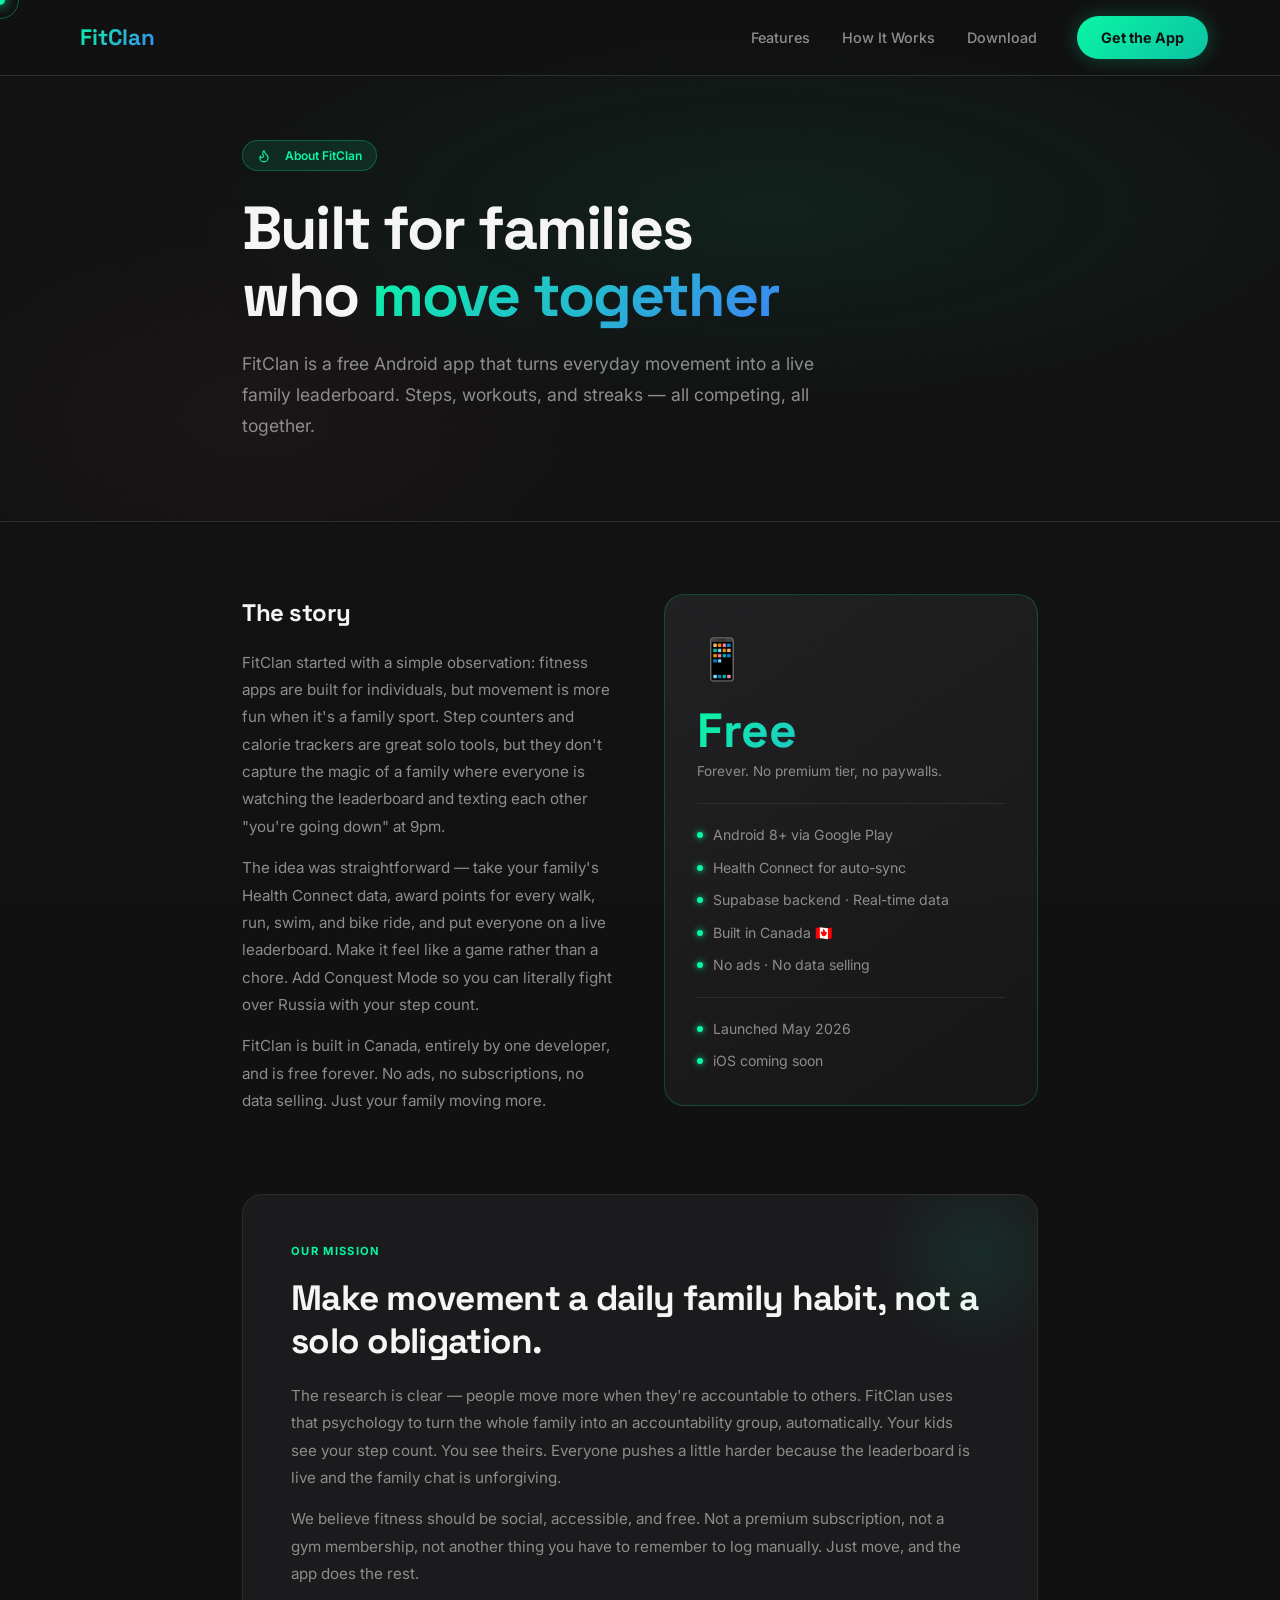
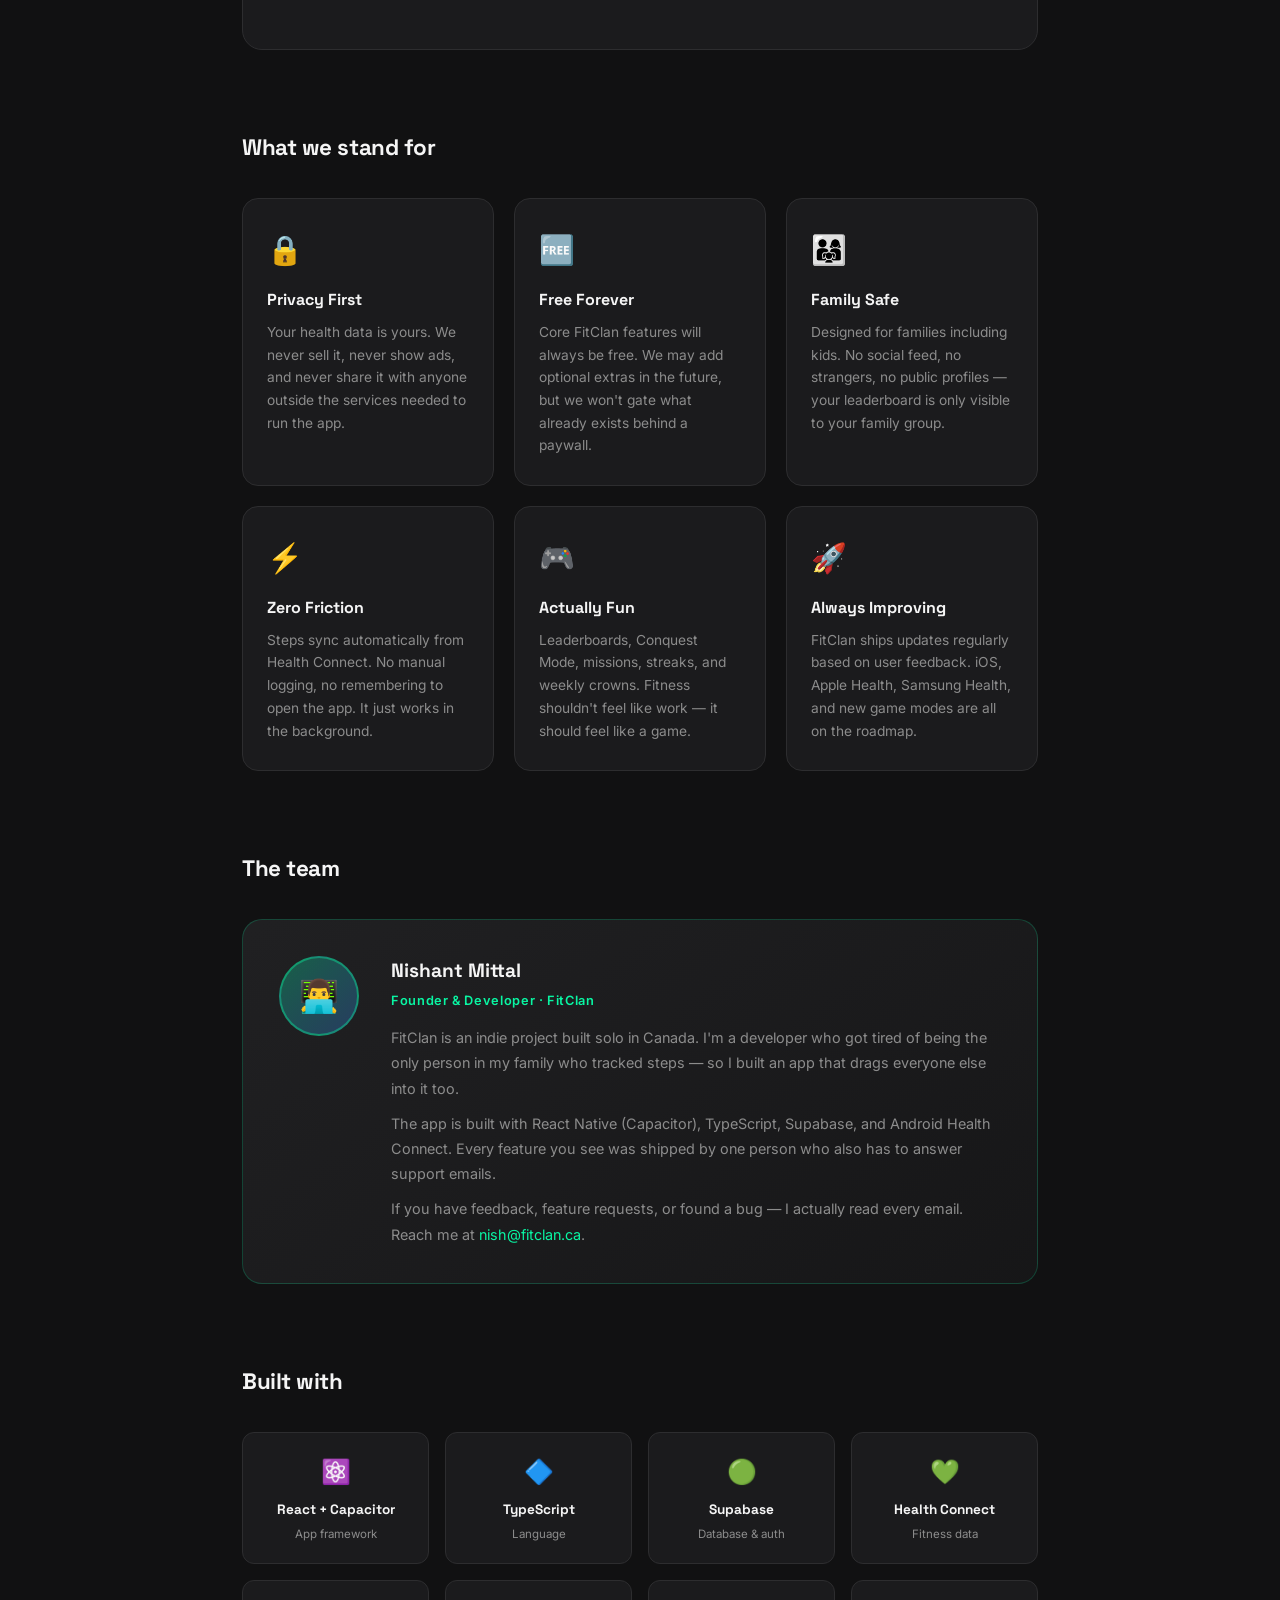
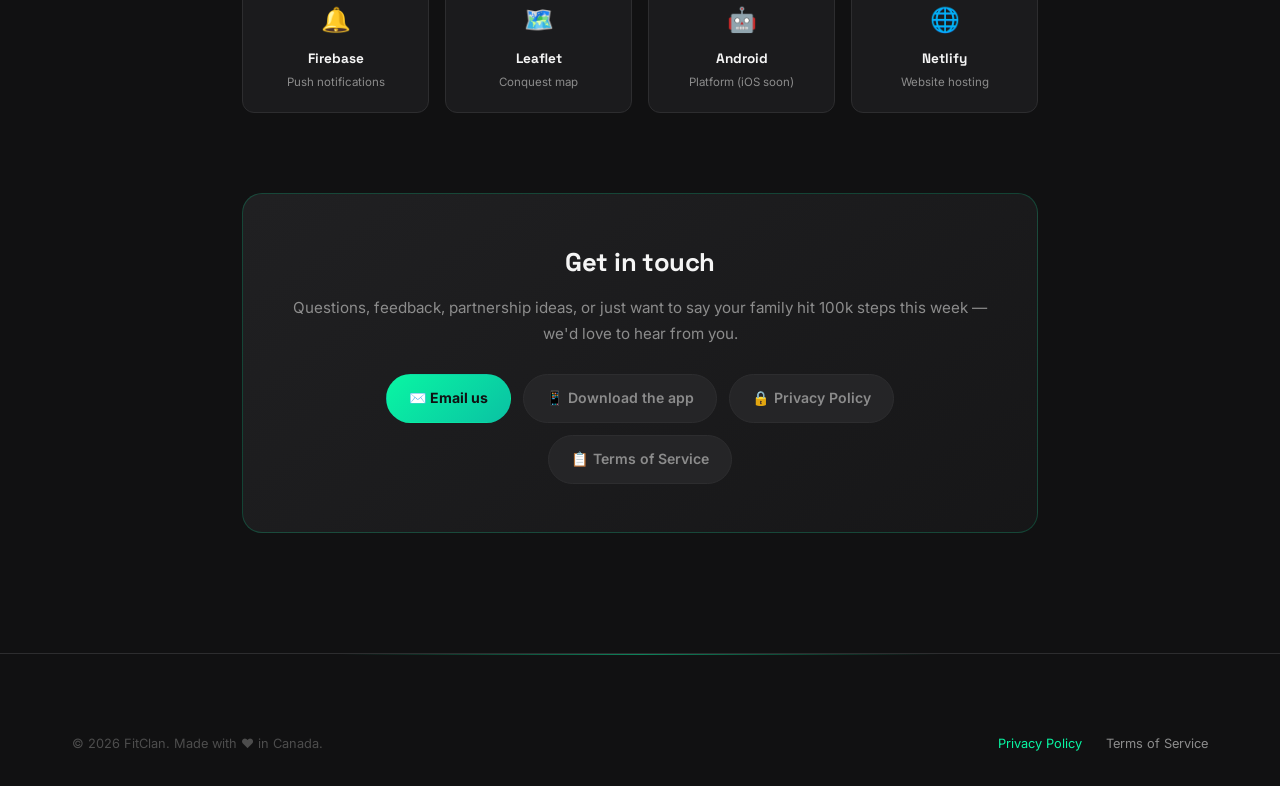
==== about.html @ 8896b1f1 "Add cursor to about/privacy/terms pages about.html was missing from repo entirely (only existed on N" ====
<!DOCTYPE html>
<html lang="en">
<head>
  <meta charset="UTF-8" />
  <meta name="viewport" content="width=device-width, initial-scale=1.0" />
  <title>About — FitClan</title>
  <meta name="description" content="FitClan is an indie family fitness app built to make movement a daily family habit. Built by Nishant Mittal." />
  <link rel="preconnect" href="https://fonts.googleapis.com" />
  <link rel="preconnect" href="https://fonts.gstatic.com" crossorigin />
  <link href="https://fonts.googleapis.com/css2?family=Space+Grotesk:wght@400;500;600;700&family=Inter:wght@300;400;500;600&display=swap" rel="stylesheet" />
  <link rel="stylesheet" href="css/styles.css" />
  <style>
    /* ---- Page shell ---- */
    .about-hero {
      padding: 140px 0 80px;
      position: relative;
      border-bottom: 1px solid var(--border);
      overflow: hidden;
    }
    .about-hero::before {
      content: '';
      position: absolute;
      inset: 0;
      background:
        radial-gradient(ellipse 70% 60% at 60% 40%, hsl(159,93%,50%,0.07) 0%, transparent 65%),
        radial-gradient(ellipse 50% 70% at 20% 80%, hsl(0,100%,71%,0.04) 0%, transparent 60%);
      pointer-events: none;
    }
    .about-hero-inner {
      max-width: 860px;
      margin: 0 auto;
      padding: 0 32px;
      position: relative;
      z-index: 2;
    }
    .about-badge {
      display: inline-flex; align-items: center; gap: 8px;
      padding: 5px 14px;
      background: hsl(159,93%,50%,0.1);
      border: 1px solid hsl(159,93%,50%,0.25);
      border-radius: 50px;
      font-size: .75rem; font-weight: 600; color: var(--teal);
      margin-bottom: 24px;
    }
    .about-title {
      font-family: var(--font-head);
      font-size: clamp(2.2rem, 5vw, 3.8rem);
      font-weight: 700;
      letter-spacing: -.03em;
      line-height: 1.1;
      margin-bottom: 20px;
    }
    .about-title .grad { background: linear-gradient(135deg, var(--teal), hsl(217,91%,60%)); -webkit-background-clip: text; -webkit-text-fill-color: transparent; background-clip: text; }
    .about-tagline {
      font-size: 1.1rem;
      color: var(--text-muted);
      line-height: 1.75;
      max-width: 620px;
    }

    /* ---- Body ---- */
    .about-body {
      max-width: 860px;
      margin: 0 auto;
      padding: 72px 32px 120px;
    }

    /* ---- Story block ---- */
    .story-grid {
      display: grid;
      grid-template-columns: 1fr 1fr;
      gap: 48px;
      margin-bottom: 80px;
      align-items: start;
    }
    .story-text h2 {
      font-family: var(--font-head);
      font-size: 1.5rem;
      font-weight: 700;
      margin-bottom: 16px;
      letter-spacing: -.02em;
    }
    .story-text p {
      font-size: .95rem;
      color: var(--text-muted);
      line-height: 1.8;
      margin-bottom: 14px;
    }
    .story-text p:last-child { margin-bottom: 0; }
    .story-card {
      background: linear-gradient(145deg, hsl(240,3%,13%), hsl(240,3%,9%));
      border: 1px solid hsl(159,93%,50%,0.2);
      border-radius: 20px;
      padding: 32px;
    }
    .story-card-icon { font-size: 2.5rem; margin-bottom: 16px; }
    .story-card-stat {
      font-family: var(--font-head);
      font-size: 3rem;
      font-weight: 700;
      background: linear-gradient(135deg, var(--teal), hsl(217,91%,60%));
      -webkit-background-clip: text;
      -webkit-text-fill-color: transparent;
      background-clip: text;
      line-height: 1;
      margin-bottom: 6px;
    }
    .story-card-label {
      font-size: .85rem;
      color: var(--text-muted);
      margin-bottom: 20px;
    }
    .story-card-divider { height: 1px; background: var(--border); margin: 20px 0; }
    .story-card-row {
      display: flex; align-items: center; gap: 10px;
      font-size: .88rem; color: var(--text-muted);
      margin-bottom: 10px;
    }
    .story-card-row:last-child { margin-bottom: 0; }
    .story-card-row .dot {
      width: 6px; height: 6px; border-radius: 50%;
      background: var(--teal); flex-shrink: 0;
      box-shadow: 0 0 6px var(--teal);
    }

    /* ---- Mission section ---- */
    .mission-block {
      background: hsl(240,3%,11%);
      border: 1px solid var(--border);
      border-radius: 20px;
      padding: 48px;
      margin-bottom: 80px;
      position: relative;
      overflow: hidden;
    }
    .mission-block::before {
      content: '';
      position: absolute;
      top: -40px; right: -40px;
      width: 200px; height: 200px;
      border-radius: 50%;
      background: radial-gradient(circle, hsl(159,93%,50%,0.08) 0%, transparent 70%);
      pointer-events: none;
    }
    .mission-tag {
      font-size: .7rem; font-weight: 700;
      text-transform: uppercase; letter-spacing: .12em;
      color: var(--teal);
      margin-bottom: 16px;
    }
    .mission-block h2 {
      font-family: var(--font-head);
      font-size: clamp(1.6rem, 3vw, 2.2rem);
      font-weight: 700;
      letter-spacing: -.02em;
      margin-bottom: 20px;
      line-height: 1.2;
    }
    .mission-block p {
      font-size: .95rem;
      color: var(--text-muted);
      line-height: 1.8;
      max-width: 680px;
      margin-bottom: 14px;
    }

    /* ---- Values grid ---- */
    .values-title {
      font-family: var(--font-head);
      font-size: 1.4rem;
      font-weight: 700;
      margin-bottom: 32px;
      letter-spacing: -.02em;
    }
    .values-grid {
      display: grid;
      grid-template-columns: repeat(3, 1fr);
      gap: 20px;
      margin-bottom: 80px;
    }
    .value-card {
      background: hsl(240,3%,11%);
      border: 1px solid var(--border);
      border-radius: 16px;
      padding: 28px 24px;
      transition: border-color .3s, background .3s;
    }
    .value-card:hover {
      border-color: hsl(159,93%,50%,0.3);
      background: hsl(240,3%,13%);
    }
    .value-icon { font-size: 1.8rem; margin-bottom: 14px; display: block; }
    .value-card h3 {
      font-family: var(--font-head);
      font-size: 1rem;
      font-weight: 700;
      margin-bottom: 8px;
    }
    .value-card p {
      font-size: .86rem;
      color: var(--text-muted);
      line-height: 1.65;
    }

    /* ---- Team section ---- */
    .team-section { margin-bottom: 80px; }
    .team-section h2 {
      font-family: var(--font-head);
      font-size: 1.4rem;
      font-weight: 700;
      margin-bottom: 32px;
      letter-spacing: -.02em;
    }
    .founder-card {
      display: flex;
      gap: 32px;
      align-items: flex-start;
      background: linear-gradient(145deg, hsl(240,3%,13%), hsl(240,3%,9%));
      border: 1px solid hsl(159,93%,50%,0.2);
      border-radius: 20px;
      padding: 36px;
    }
    .founder-avatar {
      width: 80px; height: 80px;
      border-radius: 50%;
      background: linear-gradient(135deg, hsl(159,93%,50%,0.3), hsl(217,91%,60%,0.3));
      border: 2px solid hsl(159,93%,50%,0.4);
      display: flex; align-items: center; justify-content: center;
      font-size: 2rem;
      flex-shrink: 0;
    }
    .founder-info h3 {
      font-family: var(--font-head);
      font-size: 1.2rem;
      font-weight: 700;
      margin-bottom: 4px;
    }
    .founder-role {
      font-size: .8rem;
      color: var(--teal);
      font-weight: 600;
      letter-spacing: .05em;
      margin-bottom: 14px;
    }
    .founder-info p {
      font-size: .9rem;
      color: var(--text-muted);
      line-height: 1.75;
      margin-bottom: 10px;
    }
    .founder-info p:last-child { margin-bottom: 0; }

    /* ---- Tech stack ---- */
    .tech-section { margin-bottom: 80px; }
    .tech-section h2 {
      font-family: var(--font-head);
      font-size: 1.4rem;
      font-weight: 700;
      margin-bottom: 32px;
      letter-spacing: -.02em;
    }
    .tech-grid {
      display: grid;
      grid-template-columns: repeat(4, 1fr);
      gap: 16px;
    }
    .tech-item {
      background: hsl(240,3%,11%);
      border: 1px solid var(--border);
      border-radius: 12px;
      padding: 20px 16px;
      text-align: center;
      transition: border-color .3s;
    }
    .tech-item:hover { border-color: hsl(159,93%,50%,0.3); }
    .tech-item-icon { font-size: 1.5rem; margin-bottom: 8px; display: block; }
    .tech-item-name {
      font-family: var(--font-head);
      font-size: .85rem;
      font-weight: 700;
      margin-bottom: 4px;
    }
    .tech-item-role {
      font-size: .72rem;
      color: var(--text-muted);
    }

    /* ---- Contact CTA ---- */
    .contact-cta {
      background: linear-gradient(145deg, hsl(240,3%,13%), hsl(240,3%,9%));
      border: 1px solid hsl(159,93%,50%,0.2);
      border-radius: 20px;
      padding: 48px;
      text-align: center;
    }
    .contact-cta h2 {
      font-family: var(--font-head);
      font-size: 1.6rem;
      font-weight: 700;
      margin-bottom: 12px;
      letter-spacing: -.02em;
    }
    .contact-cta p {
      font-size: .95rem;
      color: var(--text-muted);
      margin-bottom: 28px;
      line-height: 1.7;
    }
    .contact-links {
      display: flex;
      flex-wrap: wrap;
      gap: 12px;
      justify-content: center;
    }
    .contact-link {
      display: inline-flex; align-items: center; gap: 8px;
      padding: 12px 22px;
      background: hsl(240,3%,15%);
      border: 1px solid var(--border);
      border-radius: 50px;
      font-size: .88rem; font-weight: 600;
      color: var(--text-muted);
      transition: color .2s, border-color .2s, background .2s;
      text-decoration: none;
    }
    .contact-link:hover {
      color: var(--teal);
      border-color: hsl(159,93%,50%,0.4);
      background: hsl(159,93%,50%,0.08);
    }
    .contact-link.primary {
      background: linear-gradient(135deg, var(--teal), var(--teal-dark));
      color: hsl(240,3%,7%);
      border-color: transparent;
      font-weight: 700;
    }
    .contact-link.primary:hover {
      box-shadow: 0 0 24px hsl(159,93%,50%,0.4);
      color: hsl(240,3%,7%);
    }

    /* ---- Responsive ---- */
    @media (max-width: 768px) {
      .about-hero { padding: 100px 0 60px; }
      .about-hero-inner { padding: 0 20px; }
      .about-body { padding: 48px 20px 80px; }
      .story-grid { grid-template-columns: 1fr; gap: 32px; }
      .values-grid { grid-template-columns: 1fr 1fr; }
      .tech-grid { grid-template-columns: repeat(2, 1fr); }
      .mission-block { padding: 32px 24px; }
      .founder-card { flex-direction: column; gap: 20px; padding: 28px 24px; }
      .contact-cta { padding: 32px 24px; }
    }
    @media (max-width: 480px) {
      .about-title { font-size: 2rem; }
      .about-tagline { font-size: .95rem; }
      .values-grid { grid-template-columns: 1fr; }
      .tech-grid { grid-template-columns: repeat(2, 1fr); }
      .story-card { padding: 24px; }
      .contact-cta h2 { font-size: 1.3rem; }
    }
  </style>
</head>
<body>

  <!-- Custom cursor -->
  <div class="cursor" id="cursor"></div>
  <div class="cursor-follower" id="cursor-follower"></div>

  <!-- NAV -->
  <nav class="nav scrolled" id="nav">
    <div class="nav-inner">
      <a class='nav-logo' href='/'>
        <span class="logo-icon"><svg xmlns="http://www.w3.org/2000/svg" viewBox="0 0 24 24" fill="none" stroke="hsl(159,93%,50%)" stroke-width="2" stroke-linecap="round" stroke-linejoin="round"><path d="M8.5 14.5A2.5 2.5 0 0 0 11 12c0-1.38-.5-2-1-3-1.072-2.143-.224-4.054 2-6 .5 2.5 2 4.9 4 6.5 2 1.6 3 3.5 3 5.5a7 7 0 1 1-14 0c0-1.153.433-2.294 1-3a2.5 2.5 0 0 0 2.5 3z"/></svg></span>
        <span class="logo-text">FitClan</span>
      </a>
      <ul class="nav-links">
        <li><a class='nav-link' href='/#features'>Features</a></li>
        <li><a class='nav-link' href='/#how'>How It Works</a></li>
        <li><a class='nav-link' href='/#download'>Download</a></li>
      </ul>
      <a class='nav-cta' href='/#download'>
        <span>Get the App</span>
        <div class="btn-glow"></div>
      </a>
    </div>
  </nav>

  <!-- HERO -->
  <div class="about-hero">
    <div class="about-hero-inner">
      <div class="about-badge"><svg xmlns="http://www.w3.org/2000/svg" viewBox="0 0 24 24" fill="none" stroke="currentColor" stroke-width="2" stroke-linecap="round" stroke-linejoin="round" style="width:14px;height:14px;display:inline-block;vertical-align:middle;margin-right:6px"><path d="M8.5 14.5A2.5 2.5 0 0 0 11 12c0-1.38-.5-2-1-3-1.072-2.143-.224-4.054 2-6 .5 2.5 2 4.9 4 6.5 2 1.6 3 3.5 3 5.5a7 7 0 1 1-14 0c0-1.153.433-2.294 1-3a2.5 2.5 0 0 0 2.5 3z"/></svg>About FitClan</div>
      <h1 class="about-title">Built for families<br/>who <span class="grad">move together</span></h1>
      <p class="about-tagline">FitClan is a free Android app that turns everyday movement into a live family leaderboard. Steps, workouts, and streaks — all competing, all together.</p>
    </div>
  </div>

  <!-- BODY -->
  <div class="about-body">

    <!-- Story -->
    <div class="story-grid">
      <div class="story-text">
        <h2>The story</h2>
        <p>FitClan started with a simple observation: fitness apps are built for individuals, but movement is more fun when it's a family sport. Step counters and calorie trackers are great solo tools, but they don't capture the magic of a family where everyone is watching the leaderboard and texting each other "you're going down" at 9pm.</p>
        <p>The idea was straightforward — take your family's Health Connect data, award points for every walk, run, swim, and bike ride, and put everyone on a live leaderboard. Make it feel like a game rather than a chore. Add Conquest Mode so you can literally fight over Russia with your step count.</p>
        <p>FitClan is built in Canada, entirely by one developer, and is free forever. No ads, no subscriptions, no data selling. Just your family moving more.</p>
      </div>
      <div class="story-card">
        <div class="story-card-icon">📱</div>
        <div class="story-card-stat">Free</div>
        <div class="story-card-label">Forever. No premium tier, no paywalls.</div>
        <div class="story-card-divider"></div>
        <div class="story-card-row"><span class="dot"></span>Android 8+ via Google Play</div>
        <div class="story-card-row"><span class="dot"></span>Health Connect for auto-sync</div>
        <div class="story-card-row"><span class="dot"></span>Supabase backend · Real-time data</div>
        <div class="story-card-row"><span class="dot"></span>Built in Canada 🇨🇦</div>
        <div class="story-card-row"><span class="dot"></span>No ads · No data selling</div>
        <div class="story-card-divider"></div>
        <div class="story-card-row"><span class="dot"></span>Launched May 2026</div>
        <div class="story-card-row"><span class="dot"></span>iOS coming soon</div>
      </div>
    </div>

    <!-- Mission -->
    <div class="mission-block">
      <div class="mission-tag">Our Mission</div>
      <h2>Make movement a daily family habit, not a solo obligation.</h2>
      <p>The research is clear — people move more when they're accountable to others. FitClan uses that psychology to turn the whole family into an accountability group, automatically. Your kids see your step count. You see theirs. Everyone pushes a little harder because the leaderboard is live and the family chat is unforgiving.</p>
      <p>We believe fitness should be social, accessible, and free. Not a premium subscription, not a gym membership, not another thing you have to remember to log manually. Just move, and the app does the rest.</p>
    </div>

    <!-- Values -->
    <div class="values-title">What we stand for</div>
    <div class="values-grid">
      <div class="value-card">
        <span class="value-icon">🔒</span>
        <h3>Privacy First</h3>
        <p>Your health data is yours. We never sell it, never show ads, and never share it with anyone outside the services needed to run the app.</p>
      </div>
      <div class="value-card">
        <span class="value-icon">🆓</span>
        <h3>Free Forever</h3>
        <p>Core FitClan features will always be free. We may add optional extras in the future, but we won't gate what already exists behind a paywall.</p>
      </div>
      <div class="value-card">
        <span class="value-icon">👨‍👩‍👧</span>
        <h3>Family Safe</h3>
        <p>Designed for families including kids. No social feed, no strangers, no public profiles — your leaderboard is only visible to your family group.</p>
      </div>
      <div class="value-card">
        <span class="value-icon">⚡</span>
        <h3>Zero Friction</h3>
        <p>Steps sync automatically from Health Connect. No manual logging, no remembering to open the app. It just works in the background.</p>
      </div>
      <div class="value-card">
        <span class="value-icon">🎮</span>
        <h3>Actually Fun</h3>
        <p>Leaderboards, Conquest Mode, missions, streaks, and weekly crowns. Fitness shouldn't feel like work — it should feel like a game.</p>
      </div>
      <div class="value-card">
        <span class="value-icon">🚀</span>
        <h3>Always Improving</h3>
        <p>FitClan ships updates regularly based on user feedback. iOS, Apple Health, Samsung Health, and new game modes are all on the roadmap.</p>
      </div>
    </div>

    <!-- Team -->
    <div class="team-section">
      <h2>The team</h2>
      <div class="founder-card">
        <div class="founder-avatar">👨‍💻</div>
        <div class="founder-info">
          <h3>Nishant Mittal</h3>
          <div class="founder-role">Founder &amp; Developer · FitClan</div>
          <p>FitClan is an indie project built solo in Canada. I'm a developer who got tired of being the only person in my family who tracked steps — so I built an app that drags everyone else into it too.</p>
          <p>The app is built with React Native (Capacitor), TypeScript, Supabase, and Android Health Connect. Every feature you see was shipped by one person who also has to answer support emails.</p>
          <p>If you have feedback, feature requests, or found a bug — I actually read every email. Reach me at <a href="mailto:nish@fitclan.ca" style="color:var(--teal)">nish@fitclan.ca</a>.</p>
        </div>
      </div>
    </div>

    <!-- Tech stack -->
    <div class="tech-section">
      <h2>Built with</h2>
      <div class="tech-grid">
        <div class="tech-item">
          <span class="tech-item-icon">⚛️</span>
          <div class="tech-item-name">React + Capacitor</div>
          <div class="tech-item-role">App framework</div>
        </div>
        <div class="tech-item">
          <span class="tech-item-icon">🔷</span>
          <div class="tech-item-name">TypeScript</div>
          <div class="tech-item-role">Language</div>
        </div>
        <div class="tech-item">
          <span class="tech-item-icon">🟢</span>
          <div class="tech-item-name">Supabase</div>
          <div class="tech-item-role">Database &amp; auth</div>
        </div>
        <div class="tech-item">
          <span class="tech-item-icon">💚</span>
          <div class="tech-item-name">Health Connect</div>
          <div class="tech-item-role">Fitness data</div>
        </div>
        <div class="tech-item">
          <span class="tech-item-icon">🔔</span>
          <div class="tech-item-name">Firebase</div>
          <div class="tech-item-role">Push notifications</div>
        </div>
        <div class="tech-item">
          <span class="tech-item-icon">🗺️</span>
          <div class="tech-item-name">Leaflet</div>
          <div class="tech-item-role">Conquest map</div>
        </div>
        <div class="tech-item">
          <span class="tech-item-icon">🤖</span>
          <div class="tech-item-name">Android</div>
          <div class="tech-item-role">Platform (iOS soon)</div>
        </div>
        <div class="tech-item">
          <span class="tech-item-icon">🌐</span>
          <div class="tech-item-name">Netlify</div>
          <div class="tech-item-role">Website hosting</div>
        </div>
      </div>
    </div>

    <!-- Contact CTA -->
    <div class="contact-cta">
      <h2>Get in touch</h2>
      <p>Questions, feedback, partnership ideas, or just want to say your family hit 100k steps this week — we'd love to hear from you.</p>
      <div class="contact-links">
        <a href="mailto:support@fitclan.ca" class="contact-link primary">✉️ Email us</a>
        <a class='contact-link' href='/#download'>📱 Download the app</a>
        <a class='contact-link' href='/privacy'>🔒 Privacy Policy</a>
        <a class='contact-link' href='/terms'>📋 Terms of Service</a>
      </div>
    </div>

  </div>

  <!-- FOOTER -->
  <footer class="footer">
    <div class="footer-glow"></div>
    <div class="container">
      <div class="footer-bottom" style="padding-top:0;border-top:none">
        <span>© 2026 FitClan. Made with ❤️ in Canada.</span>
        <span>
          <a href='/privacy' style='color:var(--teal);margin-right:20px'>Privacy Policy</a>
          <a href='/terms' style='color:var(--text-muted)'>Terms of Service</a>
        </span>
      </div>
    </div>
  </footer>

  <script src="/js/cursor.js"></script>
</body>
</html>
---- css/styles.css ----
/* ============================================
   FITFAM LANDING PAGE — APP-MATCHED PREMIUM STYLES
   ============================================ */

:root {
  /* ---- App-exact colors ---- */
  --teal:        hsl(159, 93%, 50%);
  --teal-dark:   hsl(170, 90%, 40%);
  --teal-glow:   hsl(159, 93%, 50%, 0.25);
  --coral:       hsl(0,   100%, 71%);
  --coral-dark:  hsl(15,  100%, 60%);
  --coral-glow:  hsl(0,   100%, 71%, 0.25);
  --gold:        hsl(45,  100%, 60%);
  --gold-dark:   hsl(35,  100%, 55%);
  --gold-glow:   hsl(45,  100%, 60%, 0.25);
  --blue:        hsl(217,  91%, 60%);

  /* ---- App-exact backgrounds ---- */
  --bg:     hsl(240, 3%, 7%);
  --bg2:    hsl(240, 3%, 9%);
  --bg3:    hsl(240, 3%, 11%);
  --bg4:    hsl(240, 3%, 15%);

  /* ---- Surfaces ---- */
  --surface:       hsl(240, 3%, 11%, 0.7);
  --surface-hover: hsl(240, 3%, 15%, 0.8);
  --border:        hsl(240, 3%, 18%);
  --border-glow:   hsl(159, 93%, 50%, 0.3);

  /* ---- Text ---- */
  --text:       hsl(0, 0%, 96%);
  --text-muted: hsl(0, 0%, 55%);
  --text-faint: hsl(0, 0%, 30%);

  /* ---- Typography ---- */
  --font-head: 'Space Grotesk', 'Inter', sans-serif;
  --font-body: 'Inter', 'Space Grotesk', sans-serif;

  --radius: 20px;
  --shadow: 0 4px 40px rgba(0,0,0,0.5);
  --shadow-lg: 0 20px 80px rgba(0,0,0,0.7);
}

*, *::before, *::after { box-sizing: border-box; margin: 0; padding: 0; }
html { scroll-behavior: auto; }
body {
  font-family: var(--font-body);
  background: var(--bg);
  color: var(--text);
  overflow-x: hidden;
  line-height: 1.6;
  cursor: none;
}
a { text-decoration: none; color: inherit; }
ul { list-style: none; }

.container { max-width: 1200px; margin: 0 auto; padding: 0 32px; }

/* ---- Gradient text — teal signature ---- */
.gradient-text {
  background: linear-gradient(135deg, var(--teal) 0%, hsl(170,90%,55%) 50%, var(--blue) 100%);
  -webkit-background-clip: text;
  -webkit-text-fill-color: transparent;
  background-clip: text;
}
.gradient-coral { background: linear-gradient(135deg, var(--coral), var(--coral-dark)); -webkit-background-clip: text; -webkit-text-fill-color: transparent; background-clip: text; }
.gradient-gold  { background: linear-gradient(135deg, var(--gold),  var(--gold-dark));  -webkit-background-clip: text; -webkit-text-fill-color: transparent; background-clip: text; }

/* ============================================
   CUSTOM CURSOR
   ============================================ */
.cursor {
  position: fixed; width: 10px; height: 10px;
  background: var(--teal); border-radius: 50%;
  pointer-events: none; z-index: 9999;
  transform: translate(-50%, -50%);
  transition: width .2s, height .2s;
  box-shadow: 0 0 12px var(--teal), 0 0 24px var(--teal-glow);
}
.cursor-follower {
  position: fixed; width: 38px; height: 38px;
  border: 1.5px solid hsl(159,93%,50%,0.35);
  border-radius: 50%; pointer-events: none; z-index: 9998;
  transform: translate(-50%, -50%);
  transition: width .3s, height .3s, border-color .3s;
}
.cursor.hover      { width: 18px; height: 18px; background: var(--coral); box-shadow: 0 0 16px var(--coral), 0 0 32px var(--coral-glow); }
.cursor-follower.hover { width: 56px; height: 56px; border-color: hsl(0,100%,71%,0.5); }

/* ============================================
   AMBIENT ORBS — teal/coral palette
   ============================================ */
.ambient-orb { position: fixed; border-radius: 50%; filter: blur(140px); pointer-events: none; z-index: 0; }
.orb-1 { width: 700px; height: 700px; background: radial-gradient(circle, hsl(159,93%,50%,0.09) 0%, transparent 70%); top: -200px; right: -100px; animation: orbFloat 22s ease-in-out infinite; }
.orb-2 { width: 550px; height: 550px; background: radial-gradient(circle, hsl(0,100%,71%,0.07)  0%, transparent 70%); bottom: 20%; left: -150px; animation: orbFloat 18s ease-in-out infinite -8s; }
.orb-3 { width: 400px; height: 400px; background: radial-gradient(circle, hsl(45,100%,60%,0.06) 0%, transparent 70%); top: 45%; left: 40%;  animation: orbFloat 25s ease-in-out infinite -15s; }
@keyframes orbFloat {
  0%,100% { transform: translate(0,0) scale(1); }
  33%     { transform: translate(50px,-70px) scale(1.06); }
  66%     { transform: translate(-40px,50px) scale(0.94); }
}

/* ============================================
   NAV
   ============================================ */
.nav { position: fixed; top: 0; left: 0; right: 0; z-index: 1000; padding: 16px 0; transition: background .4s, border-color .4s; border-bottom: 1px solid transparent; }
.nav.scrolled { background: hsl(240,3%,7%,0.9); backdrop-filter: blur(24px); border-color: var(--border); }
.nav-inner { max-width: 1200px; margin: 0 auto; padding: 0 32px; display: flex; align-items: center; gap: 40px; }
.nav-logo { display: flex; align-items: center; gap: 8px; font-family: var(--font-head); font-size: 1.4rem; font-weight: 700; margin-right: auto; }
.logo-icon { font-size: 1.5rem; }
.logo-text { background: linear-gradient(135deg, var(--teal), var(--blue)); -webkit-background-clip: text; -webkit-text-fill-color: transparent; background-clip: text; }
.nav-links { display: flex; gap: 32px; }
.nav-link { font-size: .9rem; font-weight: 500; color: var(--text-muted); transition: color .2s; position: relative; padding: 4px 0; }
.nav-link::after { content: ''; position: absolute; bottom: -2px; left: 0; width: 0; height: 1px; background: var(--teal); transition: width .3s; }
.nav-link:hover { color: var(--text); }
.nav-link:hover::after { width: 100%; }
.nav-cta {
  position: relative; padding: 10px 24px;
  background: linear-gradient(135deg, var(--teal), var(--teal-dark));
  color: hsl(240,3%,7%); border-radius: 50px;
  font-size: .9rem; font-weight: 700; overflow: hidden;
  box-shadow: 0 0 20px var(--teal-glow);
  transition: box-shadow .3s, transform .2s;
}
.nav-cta:hover { box-shadow: 0 0 40px var(--teal-glow); transform: translateY(-1px); }
.btn-glow { position: absolute; inset: 0; background: radial-gradient(circle at var(--mx,50%) var(--my,50%), rgba(255,255,255,.3), transparent 60%); opacity: 0; transition: opacity .3s; }
.nav-cta:hover .btn-glow { opacity: 1; }
.nav-burger { display: none; flex-direction: column; gap: 5px; background: none; border: none; cursor: none; padding: 4px; }
.nav-burger span { display: block; width: 24px; height: 2px; background: var(--text); border-radius: 2px; transition: transform .3s, opacity .3s; }

/* Mobile menu */
.mobile-menu { position: fixed; top: 0; left: 0; right: 0; bottom: 0; background: hsl(240,3%,7%,0.97); backdrop-filter: blur(30px); z-index: 999; display: flex; align-items: center; justify-content: center; transform: translateY(-100%); transition: transform .5s cubic-bezier(.77,0,.18,1); }
.mobile-menu.open { transform: translateY(0); }
.mobile-menu ul { display: flex; flex-direction: column; gap: 32px; text-align: center; }
.mobile-link { font-family: var(--font-head); font-size: 2rem; font-weight: 700; color: var(--text-muted); transition: color .2s; }
.mobile-link:hover, .mobile-link.cta-link { color: var(--teal); }

/* ============================================
   HERO
   ============================================ */
.hero { position: relative; min-height: 100vh; display: flex; align-items: center; overflow: hidden; padding: 120px 32px 80px; }
#heroCanvas { position: absolute; inset: 0; width: 100%; height: 100%; z-index: 1; opacity: .8; }
.hero-bg-gradient {
  position: absolute; inset: 0; z-index: 2;
  background:
    radial-gradient(ellipse 80% 60% at 70% 50%, hsl(159,93%,50%,0.06) 0%, transparent 60%),
    radial-gradient(ellipse 60% 80% at 20% 80%, hsl(0,100%,71%,0.04) 0%, transparent 60%);
}

/* Scanline overlay */
.hero::before {
  content: '';
  position: absolute; inset: 0; z-index: 3;
  background: repeating-linear-gradient(0deg, transparent, transparent 2px, rgba(0,0,0,.03) 2px, rgba(0,0,0,.03) 4px);
  pointer-events: none;
}

.hero-content { position: relative; z-index: 10; max-width: 580px; flex: 0 0 auto; margin-left: max(32px, calc((100vw - 1200px) / 2)); }

/* Badge */
.hero-badge {
  display: inline-flex; align-items: center; gap: 8px;
  padding: 6px 16px;
  background: hsl(159,93%,50%,0.1);
  border: 1px solid hsl(159,93%,50%,0.3);
  border-radius: 50px;
  font-size: .8rem; font-weight: 600; color: var(--teal);
  margin-bottom: 28px; opacity: 0;
}
.badge-dot { width: 6px; height: 6px; background: var(--teal); border-radius: 50%; box-shadow: 0 0 8px var(--teal); animation: badgePulse 2s ease-in-out infinite; }
@keyframes badgePulse { 0%,100% { opacity:1; transform:scale(1); box-shadow: 0 0 8px var(--teal); } 50% { opacity:.6; transform:scale(.85); box-shadow: 0 0 16px var(--teal); } }

/* Hero title */
.hero-title { font-family: var(--font-head); font-size: clamp(2.8rem,5vw,4.6rem); font-weight: 700; line-height: 1.05; letter-spacing: -.03em; margin-bottom: 24px; }
.hero-title .line { display: block; overflow: hidden; }
.hero-title .line > span { display: block; }

/* Glitch class applied by JS */
.glitch-char {
  display: inline-block;
  position: relative;
  animation: charGlitch .15s steps(1) infinite;
}
@keyframes charGlitch {
  0%   { clip-path: none; transform: none; color: inherit; }
  20%  { clip-path: polygon(0 30%, 100% 30%, 100% 55%, 0 55%); transform: translate(-2px, 0); color: var(--teal); }
  40%  { clip-path: polygon(0 60%, 100% 60%, 100% 80%, 0 80%); transform: translate(2px, 0); color: var(--coral); }
  60%  { clip-path: none; transform: none; }
  100% { clip-path: none; transform: none; }
}

.hero-sub { font-size: 1.05rem; color: var(--text-muted); line-height: 1.75; margin-bottom: 36px; max-width: 460px; opacity: 0; }
.hero-actions { display: flex; align-items: center; gap: 16px; margin-bottom: 52px; opacity: 0; }

/* Buttons */
.btn-primary {
  position: relative; display: inline-flex; align-items: center; gap: 10px;
  padding: 16px 32px;
  background: linear-gradient(135deg, var(--teal), var(--teal-dark));
  color: hsl(240,3%,7%); border-radius: 50px;
  font-weight: 700; font-size: 1rem; overflow: hidden;
  transition: transform .2s, box-shadow .3s;
  box-shadow: 0 0 30px var(--teal-glow), 0 0 60px hsl(159,93%,50%,0.1);
}
.btn-primary:hover { transform: translateY(-2px); box-shadow: 0 0 50px var(--teal-glow), 0 0 80px hsl(159,93%,50%,0.15); }
.btn-primary .btn-glow { position: absolute; inset: 0; background: radial-gradient(circle at var(--mx,50%) var(--my,50%), rgba(255,255,255,.3), transparent 60%); opacity: 0; transition: opacity .3s; }
.btn-primary:hover .btn-glow { opacity: 1; }
.btn-icon { font-size: 1.1rem; }

.btn-ghost {
  display: inline-flex; align-items: center; gap: 8px;
  padding: 16px 28px; border: 1px solid var(--border);
  border-radius: 50px; font-weight: 500; font-size: 1rem; color: var(--text-muted);
  transition: color .2s, border-color .2s, background .2s;
}
.btn-ghost:hover { color: var(--teal); border-color: hsl(159,93%,50%,0.4); background: hsl(159,93%,50%,0.05); }
.btn-arrow { transition: transform .2s; }
.btn-ghost:hover .btn-arrow { transform: translateX(4px); }
.btn-xl { padding: 20px 40px; font-size: 1.1rem; }

/* Hero stats */
.hero-stats { display: flex; align-items: center; gap: 32px; opacity: 0; }
.hero-stat { display: flex; flex-direction: column; }
.stat-num { font-family: var(--font-head); font-size: 1.8rem; font-weight: 700; color: var(--text); line-height: 1; }
.stat-suffix { font-size: 1.2rem; font-weight: 700; color: var(--teal); }
.stat-label { font-size: .75rem; color: var(--text-muted); margin-top: 2px; }
.hero-stat-divider { width: 1px; height: 36px; background: var(--border); }

/* Phone */
.hero-phone-wrap { position: absolute; right: max(32px, calc((100vw - 1200px) / 2)); top: 50%; transform: translateY(-50%); z-index: 10; opacity: 0; }
.phone-glow-ring { position: absolute; border-radius: 50%; border: 1px solid; top: 50%; left: 50%; transform: translate(-50%,-50%); animation: ringPulse 4s ease-in-out infinite; }
.ring-1 { width: 320px; height: 320px; border-color: hsl(159,93%,50%,0.2); }
.ring-2 { width: 420px; height: 420px; border-color: hsl(159,93%,50%,0.1); animation-delay: -1.3s; }
.ring-3 { width: 520px; height: 520px; border-color: hsl(159,93%,50%,0.05); animation-delay: -2.6s; }
@keyframes ringPulse { 0%,100% { opacity:.4; transform:translate(-50%,-50%) scale(1); } 50% { opacity:1; transform:translate(-50%,-50%) scale(1.025); } }

.phone-frame {
  width: 260px;
  background: linear-gradient(135deg, hsl(240,3%,13%), hsl(240,3%,9%));
  border-radius: 40px;
  border: 1.5px solid hsl(240,3%,20%);
  overflow: hidden;
  box-shadow: 0 0 0 1px hsl(240,3%,15%), 0 40px 100px rgba(0,0,0,.8), 0 0 60px hsl(159,93%,50%,0.12);
  position: relative;
  animation: phoneFloat 6s ease-in-out infinite;
}
@keyframes phoneFloat { 0%,100% { transform:translateY(0) rotate(0deg); } 50% { transform:translateY(-14px) rotate(.4deg); } }
.phone-notch { width: 80px; height: 24px; background: hsl(240,3%,5%); border-radius: 0 0 18px 18px; margin: 0 auto; }
.phone-screen { padding: 12px; }
.phone-home-bar { width: 80px; height: 4px; background: hsl(240,3%,25%); border-radius: 2px; margin: 8px auto; }

/* App mockup colors updated to match the real app */
.app-mockup { display: flex; flex-direction: column; gap: 10px; }
.app-topbar { display: flex; justify-content: space-between; align-items: center; font-size: .6rem; color: hsl(0,0%,55%); }
.app-streak { background: hsl(0,100%,71%,0.15); border: 1px solid hsl(0,100%,71%,0.4); padding: 2px 6px; border-radius: 20px; color: var(--coral); font-weight: 700; }
.app-leaderboard { background: hsl(240,3%,11%); border-radius: 12px; padding: 10px; border: 1px solid hsl(240,3%,18%); }
.lb-title { font-size: .6rem; font-weight: 700; margin-bottom: 8px; color: hsl(0,0%,80%); }
.lb-row { display: flex; align-items: center; gap: 5px; margin-bottom: 5px; font-size: .55rem; }
.lb-rank { width: 14px; text-align: center; }
.lb-name { width: 40px; color: hsl(0,0%,70%); font-weight: 500; }
.lb-bar-wrap { flex: 1; height: 4px; background: hsl(240,3%,18%); border-radius: 2px; overflow: hidden; }
.lb-bar { height: 100%; border-radius: 2px; background: linear-gradient(90deg, var(--teal), var(--blue)); animation: barGrow 1.5s ease-out; }
.lb-first  .lb-bar { background: linear-gradient(90deg, var(--gold), var(--coral)); }
.lb-second .lb-bar { background: linear-gradient(90deg, var(--teal), var(--blue)); }
.lb-third  .lb-bar { background: linear-gradient(90deg, var(--blue), var(--teal)); }
@keyframes barGrow { from { width: 0 !important; } }
.lb-pts { font-size: .5rem; color: hsl(0,0%,45%); width: 28px; text-align: right; }

/* Steps ring */
.app-steps { display: flex; flex-direction: column; align-items: center; gap: 4px; }
.steps-ring { position: relative; width: 72px; height: 72px; }
.steps-svg { width: 100%; height: 100%; transform: rotate(-90deg); }
.steps-track { fill: none; stroke: hsl(240,3%,18%); stroke-width: 8; }
.steps-progress { fill: none; stroke: url(#stepsGrad); stroke-width: 8; stroke-linecap: round; stroke-dasharray: 314; stroke-dashoffset: 157; animation: ringProgress 2s ease-out .5s forwards; }
@keyframes ringProgress { to { stroke-dashoffset: 69; } }
.steps-inner { position: absolute; inset: 0; display: flex; flex-direction: column; align-items: center; justify-content: center; }
.steps-num { font-size: .65rem; font-weight: 700; color: var(--teal); }
.steps-lbl { font-size: .45rem; color: hsl(0,0%,45%); }
.steps-goal { font-size: .5rem; color: hsl(0,0%,40%); }

/* Floating badges */
.float-badge { position: absolute; display: flex; align-items: center; gap: 6px; padding: 8px 14px; background: hsl(240,3%,11%,0.95); backdrop-filter: blur(20px); border: 1px solid hsl(240,3%,20%); border-radius: 50px; font-size: .75rem; font-weight: 600; white-space: nowrap; box-shadow: 0 8px 32px rgba(0,0,0,.5); }
.badge-a { top: 5%;    right: -80px; animation: badgeFloat 5s ease-in-out infinite;       border-color: hsl(159,93%,50%,0.3); color: var(--teal); }
.badge-b { bottom: 25%; left: -90px; animation: badgeFloat 5s ease-in-out infinite 1.5s; border-color: hsl(0,100%,71%,0.3); color: var(--coral); }
.badge-c { bottom: 5%;  right: -60px; animation: badgeFloat 5s ease-in-out infinite 3s;  border-color: hsl(45,100%,60%,0.3); color: var(--gold); }
@keyframes badgeFloat { 0%,100% { transform:translateY(0); } 50% { transform:translateY(-10px); } }

.hero-scroll-hint { position: absolute; bottom: 32px; left: 50%; transform: translateX(-50%); display: flex; flex-direction: column; align-items: center; gap: 8px; z-index: 10; opacity: .4; }
.scroll-line { width: 1px; height: 40px; background: linear-gradient(to bottom, transparent, var(--teal)); animation: scrollLineAnim 2s ease-in-out infinite; }
@keyframes scrollLineAnim { 0% { transform:scaleY(0); transform-origin:top; } 50% { transform:scaleY(1); transform-origin:top; } 51% { transform:scaleY(1); transform-origin:bottom; } 100% { transform:scaleY(0); transform-origin:bottom; } }
.hero-scroll-hint span { font-size: .7rem; letter-spacing: .1em; text-transform: uppercase; color: var(--teal); }

/* ============================================
   TRUST BAR
   ============================================ */
.trust-bar { position: relative; z-index: 10; padding: 20px 0; border-top: 1px solid var(--border); border-bottom: 1px solid var(--border); background: hsl(240,3%,9%); overflow: hidden; }
.trust-inner { max-width: 1200px; margin: 0 auto; padding: 0 32px; display: flex; align-items: center; gap: 40px; }
.trust-label { font-size: .75rem; color: var(--text-faint); text-transform: uppercase; letter-spacing: .1em; white-space: nowrap; }
.trust-logos { display: flex; gap: 32px; flex-wrap: wrap; }
.trust-logo { display: flex; align-items: center; gap: 8px; opacity: .4; transition: opacity .3s; }
.trust-logo:hover { opacity: 1; }
.trust-logo svg { width: 28px; height: 28px; border-radius: 6px; }
.trust-logo span { font-size: .8rem; color: var(--text-muted); }

/* ============================================
   SECTION SHARED
   ============================================ */
.section-header { text-align: center; margin-bottom: 64px; }
.section-tag { display: inline-block; padding: 4px 14px; background: hsl(159,93%,50%,0.1); border: 1px solid hsl(159,93%,50%,0.25); border-radius: 50px; font-size: .75rem; font-weight: 600; color: var(--teal); text-transform: uppercase; letter-spacing: .08em; margin-bottom: 16px; }
.section-title { font-family: var(--font-head); font-size: clamp(2rem,3.5vw,3rem); font-weight: 700; line-height: 1.2; letter-spacing: -.02em; margin-bottom: 16px; overflow: visible; }
.section-sub { font-size: 1rem; color: var(--text-muted); max-width: 500px; margin: 0 auto; line-height: 1.7; }

/* ============================================
   FEATURES
   ============================================ */
.features { padding: 120px 0; position: relative; z-index: 10; }
.features-grid { display: grid; grid-template-columns: repeat(3, 1fr); gap: 20px; }

.feature-card {
  position: relative;
  background: hsl(240,3%,11%);
  border: 1px solid var(--border);
  border-radius: var(--radius); padding: 32px; overflow: hidden;
  transition: transform .4s cubic-bezier(.23,1,.32,1), border-color .3s, box-shadow .4s;
  transform-style: preserve-3d; cursor: none;
}
/* Holographic shimmer on hover */
.feature-card::before {
  content: '';
  position: absolute; inset: 0;
  background: linear-gradient(105deg, transparent 20%, hsl(159,93%,50%,0.06) 40%, hsl(170,90%,50%,0.04) 60%, transparent 80%);
  background-size: 200% 200%;
  opacity: 0; transition: opacity .4s;
  pointer-events: none;
  animation: shimmerMove 3s linear infinite paused;
}
.feature-card:hover::before { opacity: 1; animation-play-state: running; }
@keyframes shimmerMove { 0% { background-position: 200% 0; } 100% { background-position: -200% 0; } }

/* Teal top edge glow on hover */
.card-glow { position: absolute; top: -1px; left: 50%; transform: translateX(-50%); width: 60%; height: 1px; background: linear-gradient(90deg, transparent, var(--teal), transparent); opacity: 0; transition: opacity .4s; }
.feature-card:hover { border-color: hsl(159,93%,50%,0.3); box-shadow: 0 20px 60px rgba(0,0,0,.5), 0 0 0 1px hsl(159,93%,50%,0.1), 0 0 30px hsl(159,93%,50%,0.06); }
.feature-card:hover .card-glow { opacity: 1; }
.card-large { grid-column: span 2; }
.card-icon-wrap { margin-bottom: 20px; }
.card-icon { font-size: 2rem; display: inline-block; filter: drop-shadow(0 0 10px currentColor); }
.card-content h3 { font-family: var(--font-head); font-size: 1.15rem; font-weight: 700; margin-bottom: 10px; }
.card-content p { font-size: .9rem; color: var(--text-muted); line-height: 1.65; }
.card-tag { position: absolute; top: 20px; right: 20px; padding: 4px 10px; background: hsl(0,100%,71%,0.12); border: 1px solid hsl(0,100%,71%,0.3); border-radius: 50px; font-size: .7rem; font-weight: 600; color: var(--coral); }
.card-badge { display: inline-block; margin-top: 16px; padding: 4px 12px; background: hsl(159,93%,50%,0.1); border: 1px solid hsl(159,93%,50%,0.25); border-radius: 50px; font-size: .75rem; color: var(--teal); }

/* Leaderboard visual */
.leaderboard-visual { margin-top: 24px; display: flex; flex-direction: column; gap: 8px; }
.mini-lb-row { display: flex; align-items: center; gap: 10px; font-size: .75rem; color: var(--text-muted); }
.mini-bar { flex: 1; height: 6px; background: var(--border); border-radius: 3px; overflow: hidden; position: relative; }
.mini-bar::after { content: ''; position: absolute; left: 0; top: 0; bottom: 0; width: var(--w); background: linear-gradient(90deg, var(--teal), var(--blue)); border-radius: 3px; transition: width 1s ease-out; }

/* Streak dots */
.streak-visual { display: flex; gap: 8px; margin-top: 20px; }
.streak-dot { width: 28px; height: 28px; border-radius: 8px; background: hsl(240,3%,15%); border: 1px solid var(--border); transition: background .3s, border-color .3s, box-shadow .3s; }
.streak-dot.active { background: linear-gradient(135deg, var(--coral), var(--coral-dark)); border-color: transparent; box-shadow: 0 0 12px hsl(0,100%,71%,0.4); }
.streak-dot.today { background: hsl(0,100%,71%,0.15); border-color: var(--coral); animation: todayPulse 2s ease-in-out infinite; }
@keyframes todayPulse { 0%,100% { box-shadow: 0 0 0 0 hsl(0,100%,71%,0.4); } 50% { box-shadow: 0 0 0 6px transparent; } }

/* Conquest hexagons */
.conquest-visual { position: relative; height: 120px; margin-top: 20px; background: hsl(240,3%,9%); border-radius: 12px; overflow: hidden; border: 1px solid var(--border); }
.territory { position: absolute; font-size: 2.2rem; color: var(--c); text-shadow: 0 0 20px var(--c); animation: hexPulse 3s ease-in-out infinite; filter: drop-shadow(0 0 8px var(--c)); }
@keyframes hexPulse { 0%,100% { transform:scale(1); opacity:.8; } 50% { transform:scale(1.12); opacity:1; } }

/* ============================================
   STATS SECTION
   ============================================ */
.stats-section { position: relative; padding: 100px 0; z-index: 10; overflow: hidden; }
.stats-bg { position: absolute; inset: 0; background: linear-gradient(135deg, hsl(159,93%,50%,0.04) 0%, transparent 40%, hsl(0,100%,71%,0.03) 70%, transparent 100%); border-top: 1px solid var(--border); border-bottom: 1px solid var(--border); }
.stats-grid { display: grid; grid-template-columns: repeat(4, 1fr); gap: 40px; text-align: center; }
.stat-block { display: flex; flex-direction: column; align-items: center; gap: 8px; }

/* Odometer-style counter */
.big-num { font-family: var(--font-head); font-size: clamp(2.5rem,5vw,4rem); font-weight: 700; background: linear-gradient(135deg, #fff, hsl(0,0%,70%)); -webkit-background-clip: text; -webkit-text-fill-color: transparent; background-clip: text; line-height: 1; }
.big-suffix { font-family: var(--font-head); font-size: 2rem; font-weight: 700; color: var(--teal); }
.big-label { font-size: .85rem; color: var(--text-muted); }

/* ============================================
   HOW IT WORKS
   ============================================ */
.how { padding: 120px 0; position: relative; z-index: 10; }
.timeline { position: relative; display: flex; flex-direction: column; max-width: 680px; margin: 0 auto; }
.timeline-line { position: absolute; left: 40px; top: 24px; bottom: 24px; width: 1px; background: linear-gradient(to bottom, var(--teal), var(--blue), var(--coral), transparent); opacity: .3; }
.timeline-step { display: flex; gap: 32px; align-items: flex-start; padding: 24px 0; opacity: 0; transform: translateX(-30px); }
.timeline-step.visible { opacity: 1; transform: translateX(0); transition: opacity .6s ease, transform .6s ease; }
.step-number { flex: 0 0 80px; font-family: var(--font-head); font-size: 3rem; font-weight: 700; background: linear-gradient(135deg, var(--teal), var(--blue)); -webkit-background-clip: text; -webkit-text-fill-color: transparent; background-clip: text; line-height: 1; text-align: center; }
.step-card { flex: 1; background: hsl(240,3%,11%); border: 1px solid var(--border); border-radius: var(--radius); padding: 28px; transition: border-color .3s, background .3s; }
.step-card:hover { border-color: hsl(159,93%,50%,0.35); background: hsl(240,3%,13%); }
.step-icon { font-size: 1.8rem; margin-bottom: 12px; display: block; }
.step-card h3 { font-family: var(--font-head); font-size: 1.1rem; font-weight: 700; margin-bottom: 8px; }
.step-card p { font-size: .9rem; color: var(--text-muted); line-height: 1.65; }

/* ============================================
   NOTIFICATIONS
   ============================================ */
.notif-section { padding: 120px 0; position: relative; z-index: 10; }
.notif-layout { display: grid; grid-template-columns: 1fr 1fr; gap: 80px; align-items: center; }
.notif-text .section-title { text-align: left; font-size: clamp(1.8rem,3vw,2.5rem); }
.notif-text p { color: var(--text-muted); line-height: 1.7; margin: 20px 0 32px; }
.notif-list { display: flex; flex-direction: column; gap: 14px; }
.notif-list li { display: flex; align-items: center; gap: 10px; font-size: .9rem; color: var(--text-muted); }
.notif-dot { width: 8px; height: 8px; border-radius: 50%; flex: 0 0 auto; }
.notif-dot.teal   { background: var(--teal);  box-shadow: 0 0 8px var(--teal); }
.notif-dot.coral  { background: var(--coral); box-shadow: 0 0 8px var(--coral); }
.notif-dot.gold   { background: var(--gold);  box-shadow: 0 0 8px var(--gold); }
.notif-dot.blue   { background: var(--blue);  box-shadow: 0 0 8px var(--blue); }

.notif-phone-wrap { display: flex; justify-content: center; }
.notif-phone { background: hsl(240,3%,11%); border: 1px solid var(--border); border-radius: 28px; padding: 24px; width: 340px; box-shadow: var(--shadow-lg), 0 0 40px hsl(159,93%,50%,0.06); }
.notif-stack { display: flex; flex-direction: column; gap: 12px; }
.push-notif { display: flex; gap: 12px; padding: 14px 16px; background: hsl(240,3%,13%); border: 1px solid var(--border); border-radius: 16px; opacity: 0; transform: translateX(30px); }
.push-notif.visible { opacity: 1; transform: translateX(0); transition: opacity .5s, transform .5s; }
.pn-icon { font-size: 1.4rem; flex: 0 0 auto; }
.pn-title { font-size: .8rem; font-weight: 600; margin-bottom: 3px; }
.pn-body { font-size: .72rem; color: var(--text-muted); line-height: 1.5; }

/* ============================================
   TESTIMONIALS
   ============================================ */
.testimonials { padding: 120px 0; position: relative; z-index: 10; }
.testi-grid { display: grid; grid-template-columns: repeat(3, 1fr); gap: 24px; }
.testi-card { position: relative; background: hsl(240,3%,11%); border: 1px solid var(--border); border-radius: var(--radius); padding: 36px; transition: transform .4s cubic-bezier(.23,1,.32,1), border-color .3s; overflow: hidden; cursor: none; }
.testi-card:hover { transform: translateY(-8px); border-color: hsl(159,93%,50%,0.3); box-shadow: 0 20px 60px rgba(0,0,0,.4), 0 0 20px hsl(159,93%,50%,0.06); }
.testi-featured { background: linear-gradient(135deg, hsl(159,93%,50%,0.06), hsl(217,91%,60%,0.06)); border-color: hsl(159,93%,50%,0.25); }
.testi-quote { font-family: var(--font-head); font-size: 5rem; line-height: .5; color: var(--teal); opacity: .25; margin-bottom: 16px; font-weight: 700; }
.testi-card p { font-size: .95rem; color: var(--text-muted); line-height: 1.7; margin-bottom: 28px; }
.testi-author { display: flex; align-items: center; gap: 12px; }
.testi-avatar { width: 44px; height: 44px; border-radius: 50%; display: flex; align-items: center; justify-content: center; font-size: 1rem; font-weight: 700; color: hsl(240,3%,7%); flex: 0 0 auto; }
.testi-name { font-size: .9rem; font-weight: 600; }
.testi-role { font-size: .75rem; color: var(--text-faint); }
.testi-stars { margin-left: auto; color: var(--gold); font-size: .8rem; }

/* ============================================
   DOWNLOAD CTA
   ============================================ */
.download-cta { position: relative; padding: 160px 0; text-align: center; overflow: hidden; z-index: 10; }
.cta-bg { position: absolute; inset: 0; background: radial-gradient(ellipse 80% 60% at 50% 50%, hsl(159,93%,50%,0.09) 0%, transparent 60%); }
#ctaParticles { position: absolute; inset: 0; pointer-events: none; }
.cta-badge { display: inline-block; padding: 6px 20px; background: hsl(159,93%,50%,0.1); border: 1px solid hsl(159,93%,50%,0.3); border-radius: 50px; font-size: .8rem; font-weight: 600; color: var(--teal); margin-bottom: 28px; letter-spacing: .05em; }
.cta-title { font-family: var(--font-head); font-size: clamp(3rem,7vw,6rem); font-weight: 700; line-height: 1.0; letter-spacing: -.03em; margin-bottom: 24px; }
.cta-sub { font-size: 1.1rem; color: var(--text-muted); max-width: 480px; margin: 0 auto 48px; line-height: 1.7; }
.cta-actions { margin-bottom: 40px; }
.btn-primary.btn-xl { display: inline-flex; align-items: center; gap: 14px; }
.play-icon { width: 20px; height: 20px; }
.btn-small-text { font-size: .7rem; opacity: .8; line-height: 1; }
.btn-big-text { font-size: 1.1rem; font-weight: 700; line-height: 1; }
.cta-note { display: flex; justify-content: center; gap: 32px; flex-wrap: wrap; font-size: .8rem; color: var(--text-faint); }

/* ============================================
   FOOTER
   ============================================ */
.footer { position: relative; padding: 80px 0 32px; border-top: 1px solid var(--border); z-index: 10; }
.footer-glow { position: absolute; top: 0; left: 50%; transform: translateX(-50%); width: 600px; height: 1px; background: linear-gradient(90deg, transparent, hsl(159,93%,50%,0.5), transparent); }
.footer-top { display: grid; grid-template-columns: 2fr 1fr 1fr; gap: 60px; margin-bottom: 60px; }
.footer-logo { display: flex; align-items: center; gap: 8px; font-family: var(--font-head); font-size: 1.3rem; font-weight: 700; margin-bottom: 12px; }
.footer-tagline { font-size: .85rem; color: var(--text-muted); margin-bottom: 24px; }
.footer-social { display: flex; gap: 12px; }
.social-btn { width: 40px; height: 40px; border: 1px solid var(--border); border-radius: 10px; display: flex; align-items: center; justify-content: center; color: var(--text-muted); transition: border-color .2s, color .2s, background .2s; }
.social-btn:hover { border-color: var(--teal); color: var(--teal); background: hsl(159,93%,50%,0.08); }
.social-btn svg { width: 16px; height: 16px; }
.footer-links-col { display: flex; flex-direction: column; gap: 12px; }
.footer-links-col h4 { font-family: var(--font-head); font-size: .85rem; font-weight: 700; text-transform: uppercase; letter-spacing: .08em; color: var(--text-faint); margin-bottom: 4px; }
.footer-links-col a { font-size: .9rem; color: var(--text-muted); transition: color .2s; }
.footer-links-col a:hover { color: var(--teal); }
.footer-bottom { display: flex; justify-content: space-between; align-items: center; padding-top: 28px; border-top: 1px solid var(--border); font-size: .8rem; color: var(--text-faint); }

/* ============================================
   APP SHOWCASE
   ============================================ */
.showcase {
  padding: 120px 0;
  position: relative;
  z-index: 10;
  overflow: hidden;
}
.showcase::before {
  content: '';
  position: absolute;
  top: 50%; left: 50%;
  transform: translate(-50%, -50%);
  width: 900px; height: 600px;
  background: radial-gradient(ellipse at center, hsl(159,93%,50%,0.05) 0%, transparent 65%);
  pointer-events: none;
}

.showcase-phones-wrap {
  display: flex;
  justify-content: center;
  align-items: flex-end;
  gap: 28px;
  padding: 0 0 8px;
  overflow-x: auto;
  scrollbar-width: none;
}
.showcase-phones-wrap::-webkit-scrollbar { display: none; }

/* Individual phone item */
.sc-phone-item {
  display: flex;
  flex-direction: column;
  align-items: center;
  gap: 18px;
  opacity: 0;
  transform: translateY(50px);
  transition: opacity .75s cubic-bezier(.23,1,.32,1), transform .75s cubic-bezier(.23,1,.32,1);
  transition-delay: var(--sc-delay, 0ms);
  flex: 0 0 auto;
}
.sc-phone-item.sc-visible { opacity: 1; transform: translateY(0); }
.sc-phone-center .sc-device { transform: translateY(-24px); }

/* Labels */
.sc-label {
  font-family: var(--font-head);
  font-size: .72rem;
  font-weight: 600;
  color: var(--text-muted);
  text-transform: uppercase;
  letter-spacing: .1em;
  padding: 4px 14px;
  background: hsl(240,3%,11%);
  border: 1px solid var(--border);
  border-radius: 50px;
}
.sc-label-featured {
  color: var(--teal);
  border-color: hsl(159,93%,50%,0.4);
  background: hsl(159,93%,50%,0.08);
  box-shadow: 0 0 16px hsl(159,93%,50%,0.15);
}

/* The phone device shell */
.sc-device {
  width: 242px;
  background: linear-gradient(145deg, hsl(240,3%,13%), hsl(240,3%,9%));
  border-radius: 38px;
  border: 1.5px solid hsl(240,3%,20%);
  overflow: hidden;
  box-shadow:
    0 0 0 1px hsl(240,3%,15%),
    0 40px 80px rgba(0,0,0,.8),
    0 0 40px hsl(159,93%,50%,0.07);
  transition: box-shadow .4s, transform .4s cubic-bezier(.23,1,.32,1);
}
.sc-device:hover {
  box-shadow:
    0 0 0 1px hsl(240,3%,20%),
    0 50px 100px rgba(0,0,0,.85),
    0 0 60px hsl(159,93%,50%,0.14);
}
.sc-device-featured {
  box-shadow:
    0 0 0 1px hsl(159,93%,50%,0.25),
    0 50px 100px rgba(0,0,0,.9),
    0 0 80px hsl(159,93%,50%,0.18) !important;
  border-color: hsl(159,93%,50%,0.25);
}
/* Animated teal top edge on featured */
.sc-device-featured::after {
  content: '';
  position: absolute;
  top: 0; left: 10%; width: 80%; height: 1px;
  background: linear-gradient(90deg, transparent, hsl(159,93%,50%,0.8), transparent);
  animation: featuredEdge 3s ease-in-out infinite;
}
@keyframes featuredEdge {
  0%,100% { opacity: .5; left: 10%; width: 80%; }
  50% { opacity: 1; left: 5%; width: 90%; }
}

/* Screen area */
.sc-screen {
  padding: 6px 9px 9px;
  display: flex;
  flex-direction: column;
  gap: 6px;
  height: 440px;
  overflow: hidden;
  font-family: var(--font-head);
  background: hsl(240,3%,7%);
}

/* ---- STATUS BAR ---- */
.ms-statusbar {
  display: flex;
  justify-content: space-between;
  align-items: center;
  font-size: 7.5px;
  color: hsl(0,0%,55%);
  padding: 2px 3px 0;
  font-weight: 600;
}
.ms-sb-right { display: flex; align-items: center; gap: 4px; }

/* ---- HEADER ---- */
.ms-header {
  display: flex;
  justify-content: space-between;
  align-items: center;
  padding-bottom: 2px;
}
.ms-header-left { display: flex; flex-direction: column; }
.ms-greeting { font-size: 7.5px; color: hsl(0,0%,50%); }
.ms-name { font-size: 13.5px; font-weight: 700; color: var(--text); line-height: 1.2; }
.ms-header-right { display: flex; align-items: center; gap: 5px; }
.ms-streak-pill {
  font-size: 7.5px; font-weight: 700;
  padding: 2px 7px;
  background: hsl(0,100%,71%,0.12);
  border: 1px solid hsl(0,100%,71%,0.35);
  border-radius: 20px;
  color: var(--coral);
}
.ms-icon-btn {
  width: 23px; height: 23px;
  background: hsl(240,3%,13%);
  border: 1px solid hsl(240,3%,22%);
  border-radius: 8px;
  display: flex; align-items: center; justify-content: center;
  font-size: 9px;
}

/* ---- CARD BASE ---- */
.ms-card {
  background: linear-gradient(145deg, hsl(240,3%,13%), hsl(240,3%,9%));
  border: 1px solid hsl(240,3%,18%);
  border-radius: 11px;
  padding: 9px 10px;
  position: relative;
  overflow: hidden;
  flex-shrink: 0;
}
/* Sport accent stripe */
.ms-sport-stripe {
  position: absolute;
  top: 0; right: 0; bottom: 0;
  width: 3px;
  background: linear-gradient(to bottom, var(--teal), transparent);
  border-radius: 0 11px 11px 0;
}

/* ---- POINTS CARD ---- */
.ms-points-card { border-color: hsl(159,93%,50%,0.22); }
.ms-points-body { display: flex; align-items: center; justify-content: space-between; gap: 6px; }
.ms-points-left { flex: 1; min-width: 0; }
.ms-points-label {
  font-size: 6.5px; color: hsl(0,0%,40%);
  text-transform: uppercase; letter-spacing: .08em; margin-bottom: 1px;
}
.ms-points-num {
  font-size: 23px; font-weight: 700; line-height: 1.05;
  background: linear-gradient(135deg, var(--teal), hsl(170,90%,55%));
  -webkit-background-clip: text; -webkit-text-fill-color: transparent;
  background-clip: text; margin-bottom: 2px;
}
.ms-points-rank { font-size: 7px; color: hsl(0,0%,40%); margin-bottom: 6px; }
.ms-points-badges { display: flex; gap: 4px; }
.ms-badge {
  font-size: 6.5px; padding: 1.5px 5px;
  border-radius: 20px; font-weight: 600;
}
.ms-badge.teal {
  background: hsl(159,93%,50%,0.12);
  border: 1px solid hsl(159,93%,50%,0.3);
  color: var(--teal);
}
.ms-badge.coral {
  background: hsl(0,100%,71%,0.12);
  border: 1px solid hsl(0,100%,71%,0.3);
  color: var(--coral);
}

/* Concentric rings */
.ms-rings-wrap { display: flex; flex-direction: column; align-items: center; gap: 5px; flex-shrink: 0; }
.ms-rings-svg { width: 82px; height: 82px; }
.ms-ring-progress {
  transition: stroke-dashoffset 1.4s cubic-bezier(.34,1.56,.64,1);
}
.ms-rings-legend { display: flex; gap: 7px; }
.ms-ring-leg { display: flex; align-items: center; gap: 2px; font-size: 6px; color: hsl(0,0%,40%); }
.ms-ring-dot { width: 5px; height: 5px; border-radius: 50%; flex-shrink: 0; }

/* ---- STREAK CARD ---- */
.ms-streak-card {
  display: flex; align-items: center; gap: 8px;
  background: linear-gradient(90deg, hsl(25,100%,50%,0.1), hsl(0,100%,50%,0.04));
  border-color: hsl(25,100%,50%,0.28);
}
.ms-streak-left { display: flex; align-items: center; gap: 6px; flex: 1; }
.ms-streak-title { font-size: 8.5px; font-weight: 700; color: hsl(25,100%,68%); }
.ms-streak-sub { font-size: 6.5px; color: hsl(0,0%,42%); margin-top: 1px; }
.ms-streak-num {
  font-size: 22px; font-weight: 700;
  color: hsl(25,100%,65%);
  text-shadow: 0 0 14px hsl(25,100%,50%,0.5);
  line-height: 1;
}

/* ---- STATS 2×2 GRID ---- */
.ms-stats-grid {
  display: grid;
  grid-template-columns: 1fr 1fr;
  gap: 5px;
}
.ms-stat-card {
  background: hsl(240,3%,11%);
  border: 1px solid hsl(240,3%,18%);
  border-radius: 9px;
  padding: 7px 8px;
}
.ms-stat-top {
  display: flex; align-items: center;
  justify-content: space-between; margin-bottom: 2px;
}
.ms-stat-emoji { font-size: 11px; }
.ms-stat-lbl {
  font-size: 6px; color: hsl(0,0%,32%);
  font-weight: 700; text-transform: uppercase; letter-spacing: .08em;
}
.ms-stat-val {
  font-size: 13px; font-weight: 700; color: var(--text);
  line-height: 1; margin-bottom: 4px;
}
.ms-stat-bar-wrap { height: 3px; background: hsl(240,3%,18%); border-radius: 2px; overflow: hidden; }
.ms-stat-bar { height: 100%; border-radius: 2px; width: var(--w,50%); background: var(--c, var(--teal)); }

/* ============================================
   LEADERBOARD SCREEN
   ============================================ */
.ms-lb-header { padding-bottom: 4px; }
.ms-lb-title { font-size: 14px; font-weight: 700; margin-bottom: 5px; }
.ms-period-tabs { display: flex; gap: 4px; }
.ms-period-tab {
  font-size: 6.5px; padding: 2.5px 7px;
  border-radius: 20px;
  background: hsl(240,3%,13%);
  border: 1px solid hsl(240,3%,22%);
  color: hsl(0,0%,42%); font-weight: 600;
}
.ms-period-tab.active {
  background: hsl(159,93%,50%,0.12);
  border-color: hsl(159,93%,50%,0.35);
  color: var(--teal);
}

.ms-family-card {
  display: flex; align-items: center; gap: 8px;
  padding: 7px 10px;
}
.ms-family-icon { font-size: 16px; flex-shrink: 0; }
.ms-family-name { font-size: 9px; font-weight: 700; }
.ms-family-meta { font-size: 6.5px; color: hsl(0,0%,38%); margin-top: 1px; }

.ms-rankings { display: flex; flex-direction: column; gap: 5px; }
.ms-rank-row {
  display: flex; align-items: center; gap: 6px;
  padding: 6px 8px;
  background: hsl(240,3%,11%);
  border: 1px solid hsl(240,3%,18%);
  border-radius: 9px;
}
.ms-rank-gold  { border-color: hsl(45,100%,60%,0.25); background: hsl(45,100%,60%,0.04); }
.ms-rank-you   { border-color: hsl(159,93%,50%,0.32); background: hsl(159,93%,50%,0.07); }
.ms-rank-medal { font-size: 12px; width: 14px; text-align: center; flex-shrink: 0; }
.ms-rank-num   { font-size: 9px; font-weight: 700; color: hsl(0,0%,38%); }
.ms-rank-avatar {
  width: 22px; height: 22px; border-radius: 50%;
  display: flex; align-items: center; justify-content: center;
  font-size: 9px; font-weight: 700; color: hsl(240,3%,7%);
  flex-shrink: 0;
}
.ms-rank-info { flex: 1; min-width: 0; }
.ms-rank-name {
  font-size: 8px; font-weight: 600; margin-bottom: 3px;
  display: flex; align-items: center; gap: 4px;
}
.ms-you-tag {
  font-size: 6px; padding: 1px 4px;
  background: hsl(159,93%,50%,0.15);
  border: 1px solid hsl(159,93%,50%,0.3);
  border-radius: 20px; color: var(--teal);
}
.ms-rank-bar-wrap { height: 3px; background: hsl(240,3%,18%); border-radius: 2px; overflow: hidden; }
.ms-rank-bar { height: 100%; border-radius: 2px; }
.ms-rank-pts { font-size: 8px; font-weight: 700; color: hsl(0,0%,62%); white-space: nowrap; }

.ms-goal-card { padding: 8px 10px; }
.ms-goal-top { display: flex; justify-content: space-between; align-items: center; margin-bottom: 5px; }
.ms-goal-title { font-size: 7.5px; font-weight: 600; }
.ms-goal-pct { font-size: 8.5px; font-weight: 700; color: var(--teal); }
.ms-goal-bar-wrap { height: 4px; background: hsl(240,3%,18%); border-radius: 2px; overflow: hidden; margin-bottom: 3px; }
.ms-goal-bar { width: 57%; height: 100%; background: linear-gradient(90deg, var(--teal), var(--blue)); border-radius: 2px; }
.ms-goal-sub { font-size: 6.5px; color: hsl(0,0%,38%); }

/* ============================================
   MISSIONS SCREEN
   ============================================ */
.ms-back-btn { font-size: 16px; color: var(--teal); flex-shrink: 0; }
.ms-page-title { font-size: 12px; font-weight: 700; flex: 1; text-align: center; }
.ms-bonus-pts-pill {
  font-size: 7px; font-weight: 700;
  padding: 2px 6px;
  background: hsl(45,100%,60%,0.12);
  border: 1px solid hsl(45,100%,60%,0.3);
  border-radius: 20px; color: var(--gold);
  flex-shrink: 0;
}

.ms-missions-summary { padding: 8px 10px; }
.ms-missions-prog-row {
  display: flex; justify-content: space-between; align-items: center;
  margin-bottom: 5px;
}
.ms-missions-count { font-size: 8px; font-weight: 700; color: var(--teal); }
.ms-missions-xp { font-size: 6.5px; color: hsl(0,0%,38%); }
.ms-missions-prog-bg { height: 4px; background: hsl(240,3%,18%); border-radius: 2px; overflow: hidden; }
.ms-missions-prog { height: 100%; background: linear-gradient(90deg, var(--teal), var(--blue)); border-radius: 2px; }

.ms-missions-list { display: flex; flex-direction: column; gap: 5px; }
.ms-mission {
  display: flex; align-items: center; gap: 7px;
  background: hsl(240,3%,11%);
  border: 1px solid hsl(240,3%,18%);
  border-radius: 9px;
  padding: 7px 8px;
}
.ms-mission-done {
  border-color: hsl(159,93%,50%,0.22);
  background: hsl(159,93%,50%,0.05);
}
.ms-mission-icon-wrap {
  width: 27px; height: 27px;
  background: hsl(240,3%,16%);
  border-radius: 8px;
  display: flex; align-items: center; justify-content: center;
  font-size: 12px; flex-shrink: 0;
}
.ms-mission-icon-wrap.done { background: hsl(159,93%,50%,0.15); }
.ms-mission-body { flex: 1; min-width: 0; }
.ms-mission-title { font-size: 7.5px; font-weight: 600; margin-bottom: 3px; }
.ms-mission-bar-wrap { height: 3px; background: hsl(240,3%,18%); border-radius: 2px; overflow: hidden; margin-bottom: 2px; }
.ms-mission-bar { height: 100%; background: linear-gradient(90deg, var(--teal), var(--blue)); border-radius: 2px; }
.ms-mission-bar.done { background: var(--teal); }
.ms-mission-progress { font-size: 6.5px; color: hsl(0,0%,38%); }
.ms-mission-reward {
  font-size: 7.5px; font-weight: 700; color: var(--teal);
  background: hsl(159,93%,50%,0.1);
  border: 1px solid hsl(159,93%,50%,0.25);
  border-radius: 7px; padding: 3px 5px;
  white-space: nowrap; flex-shrink: 0;
}
.ms-mission-reward.done {
  background: hsl(159,93%,50%,0.18);
  border-color: hsl(159,93%,50%,0.45);
}

.ms-bonus-card {
  display: flex; align-items: center; gap: 9px;
  background: linear-gradient(90deg, hsl(45,100%,60%,0.08), hsl(240,3%,11%));
  border-color: hsl(45,100%,60%,0.22);
}
.ms-bonus-icon { font-size: 20px; flex-shrink: 0; }
.ms-bonus-body { flex: 1; }
.ms-bonus-title { font-size: 8px; font-weight: 700; margin-bottom: 1px; }
.ms-bonus-sub { font-size: 6.5px; color: hsl(0,0%,42%); }
.ms-bonus-timer { font-size: 6.5px; color: var(--gold); margin-top: 2px; }
.ms-bonus-pts-badge {
  font-size: 9px; font-weight: 700; color: var(--gold);
  background: hsl(45,100%,60%,0.12);
  border: 1px solid hsl(45,100%,60%,0.3);
  border-radius: 8px; padding: 4px 7px;
  white-space: nowrap; flex-shrink: 0;
}

/* ---- Dot indicators ---- */
.sc-indicators { display: flex; justify-content: center; gap: 8px; margin-top: 36px; }
.sc-dot {
  width: 6px; height: 6px; border-radius: 50%;
  background: hsl(240,3%,22%);
  transition: background .3s, width .3s;
}
.sc-dot.active {
  background: var(--teal); width: 24px;
  border-radius: 3px;
  box-shadow: 0 0 8px var(--teal);
}

/* ============================================
   REVEAL ANIMATIONS
   ============================================ */
[data-reveal], [data-reveal-right] {
  opacity: 0; transform: translateY(30px);
  transition: opacity .8s cubic-bezier(.23,1,.32,1), transform .8s cubic-bezier(.23,1,.32,1);
}
[data-reveal-right] { transform: translateX(50px); }
[data-reveal].visible, [data-reveal-right].visible { opacity: 1; transform: translate(0); }
[data-card] { opacity: 0; transform: translateY(20px) scale(.98); transition: opacity .6s cubic-bezier(.23,1,.32,1), transform .6s cubic-bezier(.23,1,.32,1); }
[data-card].visible { opacity: 1; transform: translateY(0) scale(1); }

/* ============================================
   EXTRA FLASH ANIMATIONS
   ============================================ */

/* Neon flicker */
@keyframes neonFlicker {
  0%,19%,21%,23%,25%,54%,56%,100% { text-shadow: 0 0 10px var(--teal), 0 0 30px var(--teal), 0 0 60px var(--teal-dark); }
  20%,24%,55% { text-shadow: none; }
}

/* Electric border */
@keyframes electricBorder {
  0%   { border-color: var(--teal); box-shadow: 0 0 8px var(--teal-glow); }
  25%  { border-color: var(--coral); box-shadow: 0 0 8px var(--coral-glow); }
  50%  { border-color: var(--gold);  box-shadow: 0 0 8px var(--gold-glow); }
  75%  { border-color: var(--blue);  box-shadow: 0 0 8px rgba(96,165,250,.25); }
  100% { border-color: var(--teal); box-shadow: 0 0 8px var(--teal-glow); }
}

/* Warp entrance */
@keyframes warpIn {
  0%   { clip-path: polygon(50% 50%, 50% 50%, 50% 50%, 50% 50%); opacity: 0; }
  60%  { clip-path: polygon(0% 0%, 100% 0%, 100% 100%, 0% 100%); opacity: 1; }
  80%  { transform: scaleX(1.04); }
  100% { transform: scaleX(1); opacity: 1; }
}

/* Teal sweep line */
@keyframes sweepLine {
  0%   { transform: translateX(-100%); }
  100% { transform: translateX(200%); }
}

/* Stagger flash on counter */
@keyframes countFlash {
  0%   { color: var(--teal); text-shadow: 0 0 20px var(--teal); }
  100% { color: inherit; text-shadow: none; }
}

/* ============================================
   PREMIUM ANIMATION LAYER — $30K FEEL
   ============================================ */

/* Subtle film-grain noise overlay — makes everything feel tactile */
body::after {
  content: '';
  position: fixed; inset: 0;
  background-image: url("data:image/svg+xml,%3Csvg viewBox='0 0 256 256' xmlns='http://www.w3.org/2000/svg'%3E%3Cfilter id='noise'%3E%3CfeTurbulence type='fractalNoise' baseFrequency='0.9' numOctaves='4' stitchTiles='stitch'/%3E%3C/filter%3E%3Crect width='100%25' height='100%25' filter='url(%23noise)' opacity='1'/%3E%3C/svg%3E");
  background-size: 180px 180px;
  opacity: 0.028;
  pointer-events: none;
  z-index: 9995;
  mix-blend-mode: overlay;
}

/* ---- Marquee / infinite ticker ---- */
.marquee-outer { overflow: hidden; mask-image: linear-gradient(90deg, transparent, black 15%, black 85%, transparent); }
.marquee-track { display: flex; gap: 0; width: max-content; animation: marqueeRoll 28s linear infinite; }
.marquee-track:hover { animation-play-state: paused; }
.marquee-item { flex: 0 0 auto; }
@keyframes marqueeRoll { 0% { transform: translateX(0); } 100% { transform: translateX(-50%); } }

/* ---- Word-split reveal ---- */
.split-word-wrap { overflow: hidden; display: inline-block; }
.split-word {
  display: inline-block;
  transform: translateY(110%) rotate(4deg);
  opacity: 0;
  transition: transform 0.75s cubic-bezier(.23,1,.32,1), opacity 0.55s ease;
}
.split-word.in { transform: translateY(0) rotate(0deg); opacity: 1; }

/* ---- Enhanced data-reveal with blur ---- */
[data-reveal], [data-reveal-right] {
  filter: blur(4px);
}
[data-reveal].visible, [data-reveal-right].visible {
  filter: blur(0px);
  transition: opacity .9s cubic-bezier(.23,1,.32,1), transform .9s cubic-bezier(.23,1,.32,1), filter .9s ease;
}

/* ---- Skew-in card variants ---- */
[data-card-left]  { opacity: 0; transform: translateX(-40px) skewX(4deg); transition: opacity .7s cubic-bezier(.23,1,.32,1), transform .7s cubic-bezier(.23,1,.32,1); }
[data-card-right] { opacity: 0; transform: translateX(40px) skewX(-4deg); transition: opacity .7s cubic-bezier(.23,1,.32,1), transform .7s cubic-bezier(.23,1,.32,1); }
[data-card-left].visible  { opacity: 1; transform: translateX(0) skewX(0); }
[data-card-right].visible { opacity: 1; transform: translateX(0) skewX(0); }
[data-card-up]  { opacity: 0; transform: translateY(60px) scale(0.94); transition: opacity .75s cubic-bezier(.23,1,.32,1), transform .75s cubic-bezier(.23,1,.32,1); }
[data-card-up].visible { opacity: 1; transform: translateY(0) scale(1); }

/* ---- Section glow divider line ---- */
.section-divider {
  height: 1px;
  background: linear-gradient(90deg, transparent 0%, hsl(159,93%,50%,0) 20%, hsl(159,93%,50%,0.5) 50%, hsl(159,93%,50%,0) 80%, transparent 100%);
  position: relative;
  overflow: hidden;
  transform: scaleX(0);
  transition: transform 1.2s cubic-bezier(.23,1,.32,1);
}
.section-divider.in { transform: scaleX(1); }
.section-divider::after {
  content: '';
  position: absolute; inset: 0;
  background: linear-gradient(90deg, transparent, rgba(255,255,255,.6), transparent);
  width: 30%;
  animation: dividerSweep 2.5s ease-in-out infinite 1.2s;
}
@keyframes dividerSweep { 0% { left: -30%; } 100% { left: 130%; } }

/* ---- Horizontal ticker strip ---- */
.ticker-strip {
  padding: 14px 0;
  border-top: 1px solid var(--border);
  border-bottom: 1px solid var(--border);
  background: hsl(240,3%,9%);
  overflow: hidden;
  position: relative; z-index: 10;
}
.ticker-track { display: flex; gap: 0; width: max-content; animation: marqueeRoll 22s linear infinite; }
.ticker-item {
  flex: 0 0 auto;
  display: flex; align-items: center; gap: 8px;
  padding: 0 40px;
  font-size: .8rem; font-weight: 600; color: var(--text-muted);
  white-space: nowrap;
}
.ticker-dot { width: 4px; height: 4px; border-radius: 50%; background: var(--teal); box-shadow: 0 0 6px var(--teal); flex: 0 0 auto; }

/* ---- Parallax section layers ---- */
.parallax-slow   { will-change: transform; }
.parallax-medium { will-change: transform; }

/* ---- Animated gradient text on big numbers ---- */
.animated-gradient {
  background: linear-gradient(90deg, var(--teal), hsl(170,90%,60%), var(--blue), var(--teal));
  background-size: 300% 100%;
  -webkit-background-clip: text;
  -webkit-text-fill-color: transparent;
  background-clip: text;
  animation: gradientShift 4s ease-in-out infinite;
}
@keyframes gradientShift { 0%,100% { background-position: 0% 50%; } 50% { background-position: 100% 50%; } }

/* ---- Section sweep-in overlay (teal flash) ---- */
.section-sweep {
  position: absolute; inset: 0; pointer-events: none; z-index: 50;
  background: linear-gradient(90deg, transparent, hsl(159,93%,50%,0.06), transparent);
  transform: translateX(-100%);
}
.section-sweep.fire { animation: sectionSweep .8s ease-in-out forwards; }
@keyframes sectionSweep { 0%{transform:translateX(-100%);} 100%{transform:translateX(100%);} }

/* ---- Feature card enhanced glow on hover ---- */
.feature-card:hover {
  border-color: hsl(159,93%,50%,0.35);
  box-shadow:
    0 20px 60px rgba(0,0,0,.5),
    0 0 0 1px hsl(159,93%,50%,0.12),
    0 0 40px hsl(159,93%,50%,0.08),
    inset 0 1px 0 hsl(159,93%,50%,0.1);
  transform: translateY(-4px) !important;
}

/* ---- Testi card stagger variants ---- */
[data-testi-left]  { opacity: 0; transform: translateX(-50px) rotate(-2deg); transition: opacity .8s cubic-bezier(.23,1,.32,1), transform .8s cubic-bezier(.23,1,.32,1); }
[data-testi-right] { opacity: 0; transform: translateX(50px) rotate(2deg);  transition: opacity .8s cubic-bezier(.23,1,.32,1), transform .8s cubic-bezier(.23,1,.32,1); }
[data-testi-up]    { opacity: 0; transform: translateY(50px) scale(.92);     transition: opacity .8s cubic-bezier(.23,1,.32,1), transform .8s cubic-bezier(.23,1,.32,1); }
[data-testi-left].visible, [data-testi-right].visible, [data-testi-up].visible { opacity: 1; transform: none; }

/* ---- Spotlight effect behind sections ---- */
.spotlight {
  position: absolute;
  width: 600px; height: 600px;
  border-radius: 50%;
  background: radial-gradient(circle, hsl(159,93%,50%,0.07) 0%, transparent 70%);
  pointer-events: none;
  transition: opacity .5s;
}

/* ============================================
   RESPONSIVE
   ============================================ */
@media (max-width: 1024px) {
  .hero-phone-wrap { display: none; }
  .hero-content { max-width: 700px; margin: 0 auto; text-align: center; }
  .hero-actions { justify-content: center; }
  .hero-stats { justify-content: center; }
  .features-grid { grid-template-columns: repeat(2, 1fr); }
  .card-large { grid-column: span 2; }
  .stats-grid { grid-template-columns: repeat(2, 1fr); gap: 40px; }
  .sc-phone-center .sc-device { transform: none; }
  .showcase-phones-wrap { justify-content: flex-start; padding: 0 32px 16px; }
}
@media (max-width: 768px) {
  .nav-links, .nav-cta { display: none; }
  .nav-burger { display: flex; }
  .hero { padding: 100px 24px 60px; }
  .features-grid { grid-template-columns: 1fr; }
  .card-large { grid-column: span 1; }
  .stats-grid { grid-template-columns: repeat(2, 1fr); }
  .testi-grid { grid-template-columns: 1fr; }
  .notif-layout { grid-template-columns: 1fr; }
  .footer-top { grid-template-columns: 1fr; gap: 32px; }
  .hero-stats { flex-direction: column; gap: 16px; }
  .hero-stat-divider { display: none; }
  .cursor, .cursor-follower { display: none; }
  body { cursor: auto; }
  .cta-title { font-size: clamp(2.5rem,8vw,3.5rem); }
}
@media (max-width: 480px) {
  .container { padding: 0 20px; }
  .hero-title { font-size: 2.4rem; }
  .hero-actions { flex-direction: column; align-items: stretch; text-align: center; }
  .btn-ghost { justify-content: center; }
  .timeline-step { flex-direction: column; }
  .step-number { font-size: 2rem; }
  .footer-bottom { flex-direction: column; gap: 8px; text-align: center; }
}
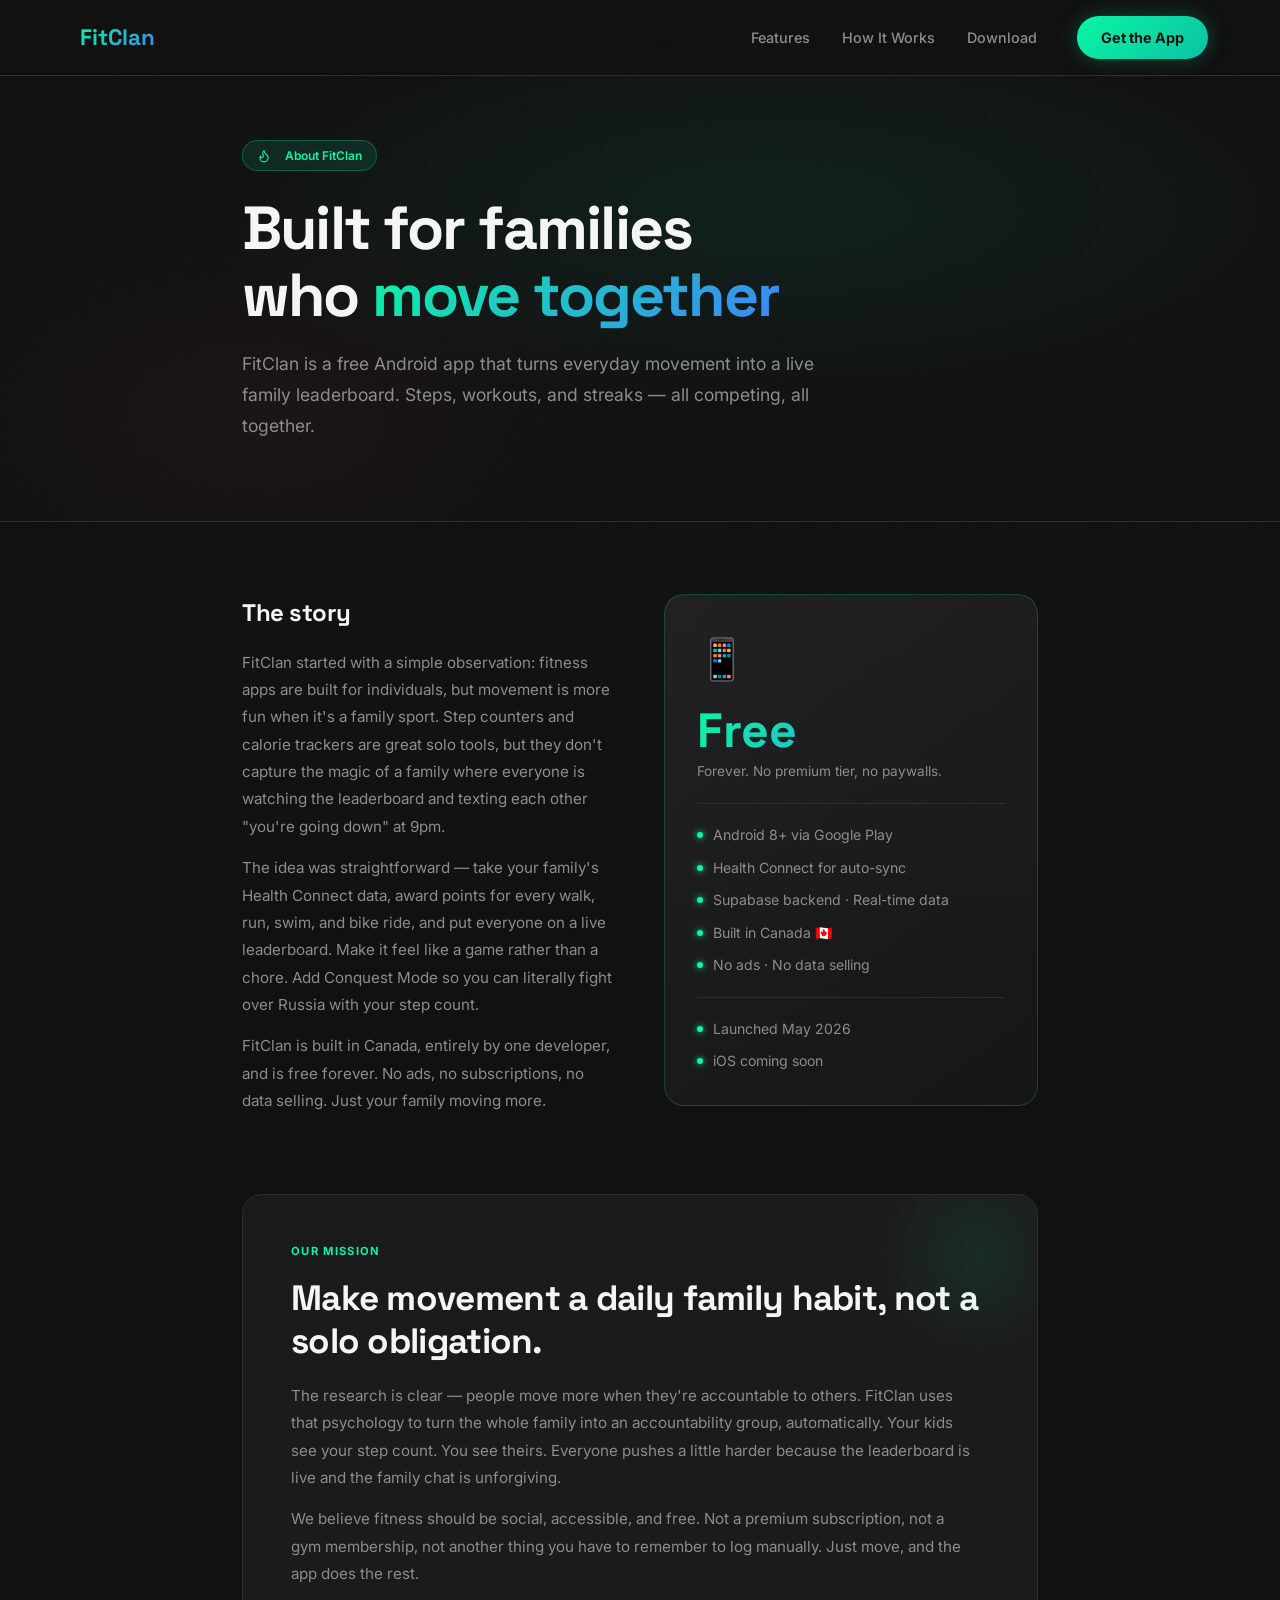
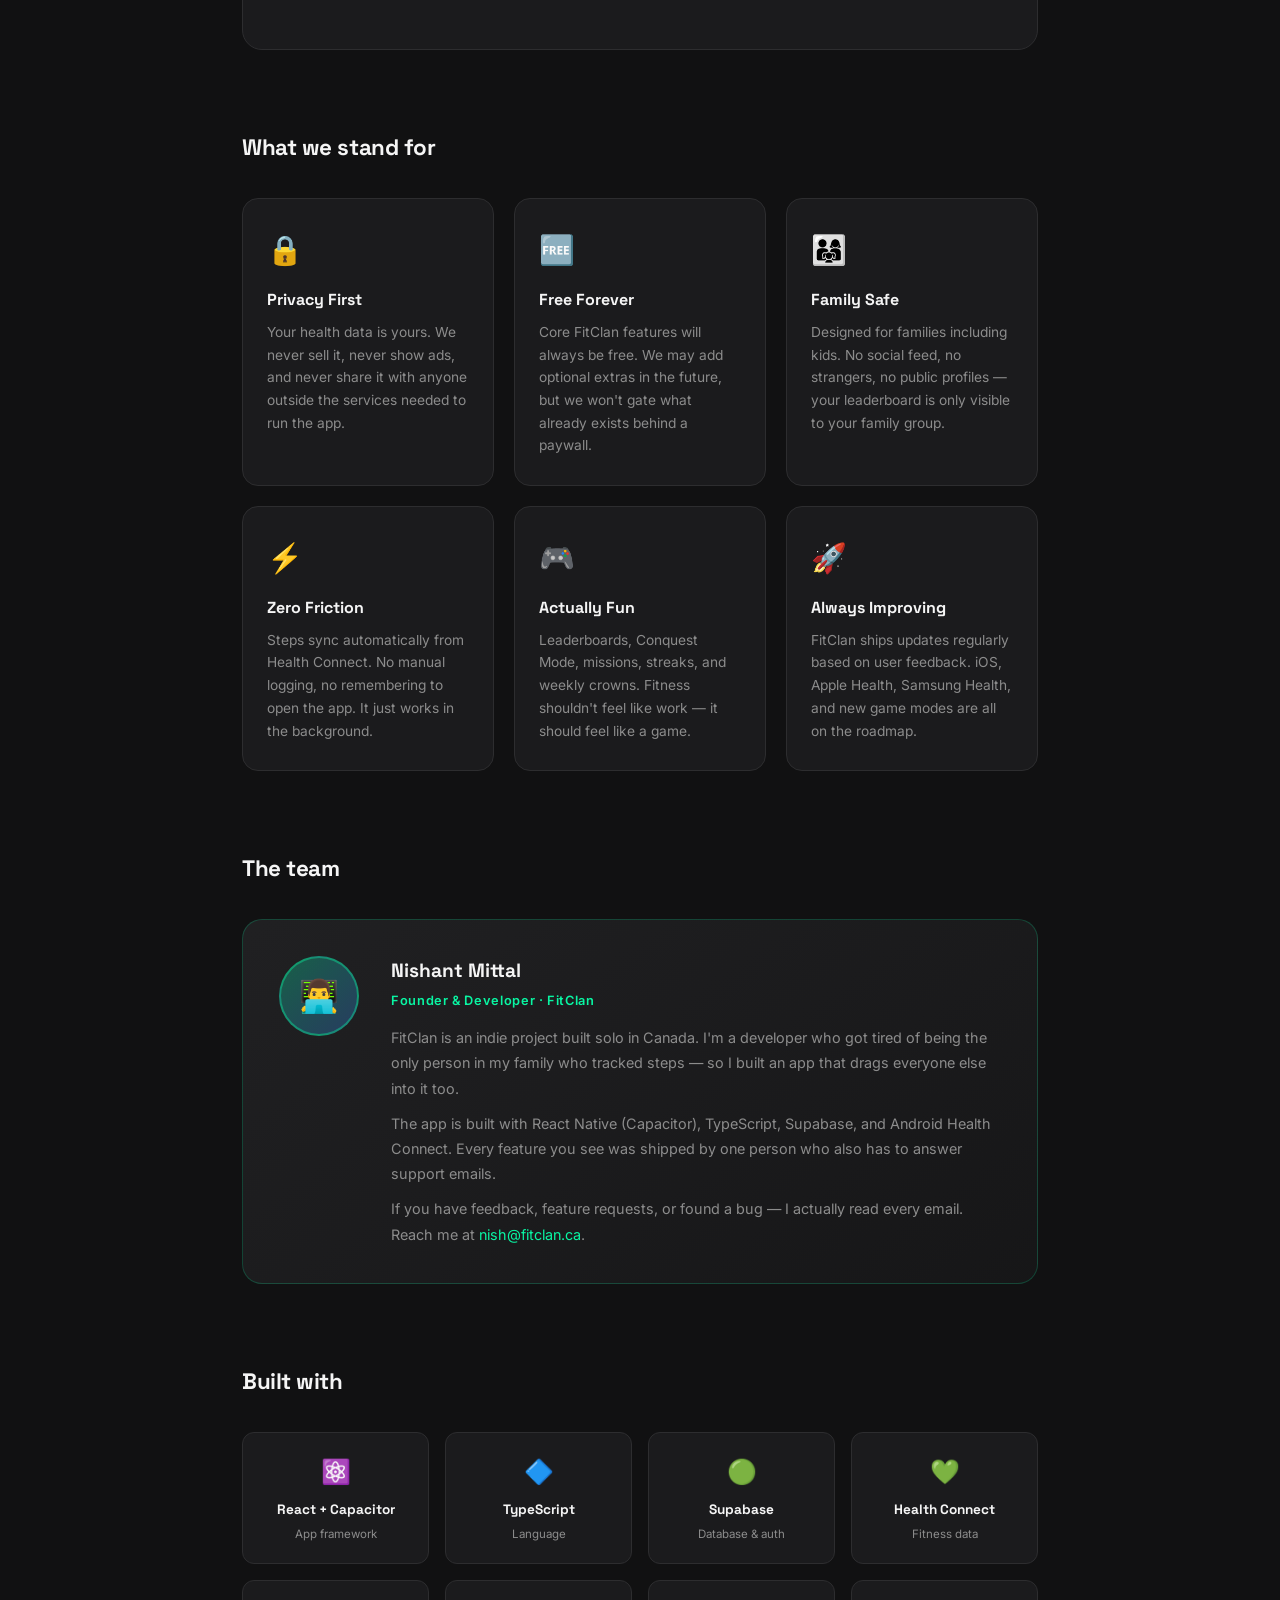
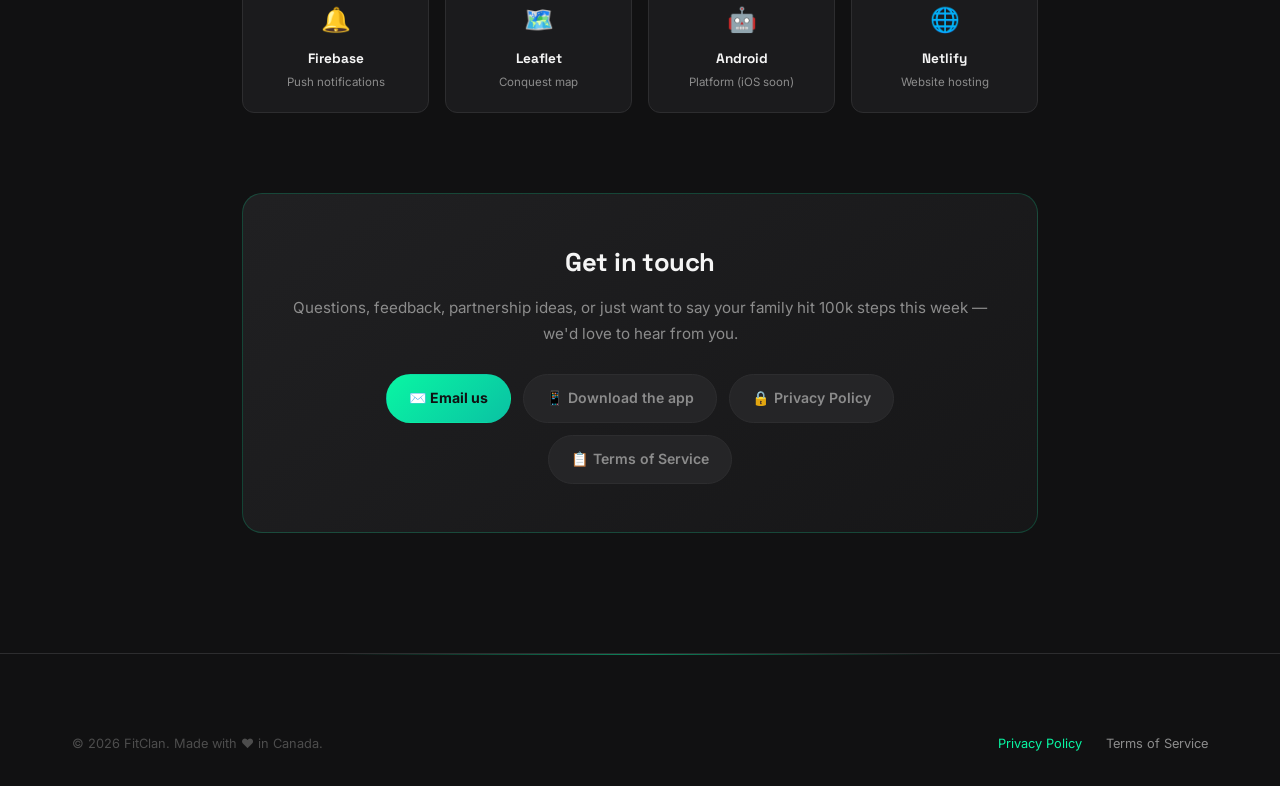
==== commit be934e74: "Inline cursor JS on privacy/terms/about — kill external file dependency Replace <script src=/js/curs" ====
--- a/about.html
+++ b/about.html
@@ -555,6 +555,27 @@
     </div>
   </footer>
 
-  <script src="/js/cursor.js"></script>
+  <script>
+    (function(){
+      var c=document.getElementById('cursor'),f=document.getElementById('cursor-follower');
+      if(!c||!f)return;
+      c.style.cssText='position:fixed;width:10px;height:10px;background:hsl(159,93%,50%);border-radius:50%;pointer-events:none;z-index:99999;transform:translate(-50%,-50%);transition:width .2s,height .2s;left:-100px;top:-100px;';
+      f.style.cssText='position:fixed;width:38px;height:38px;border:1.5px solid hsl(159,93%,50%,0.35);border-radius:50%;pointer-events:none;z-index:99998;transform:translate(-50%,-50%);transition:width .3s,height .3s,border-color .3s;left:-100px;top:-100px;';
+      var mx=-100,my=-100,fx=-100,fy=-100;
+      document.addEventListener('mousemove',function(e){
+        mx=e.clientX;my=e.clientY;
+        c.style.left=mx+'px';c.style.top=my+'px';
+      });
+      (function loop(){
+        fx+=(mx-fx)*0.12;fy+=(my-fy)*0.12;
+        f.style.left=fx+'px';f.style.top=fy+'px';
+        requestAnimationFrame(loop);
+      })();
+      document.querySelectorAll('a,button').forEach(function(el){
+        el.addEventListener('mouseenter',function(){c.classList.add('hover');f.classList.add('hover');});
+        el.addEventListener('mouseleave',function(){c.classList.remove('hover');f.classList.remove('hover');});
+      });
+    })();
+  </script>
 </body>
 </html>
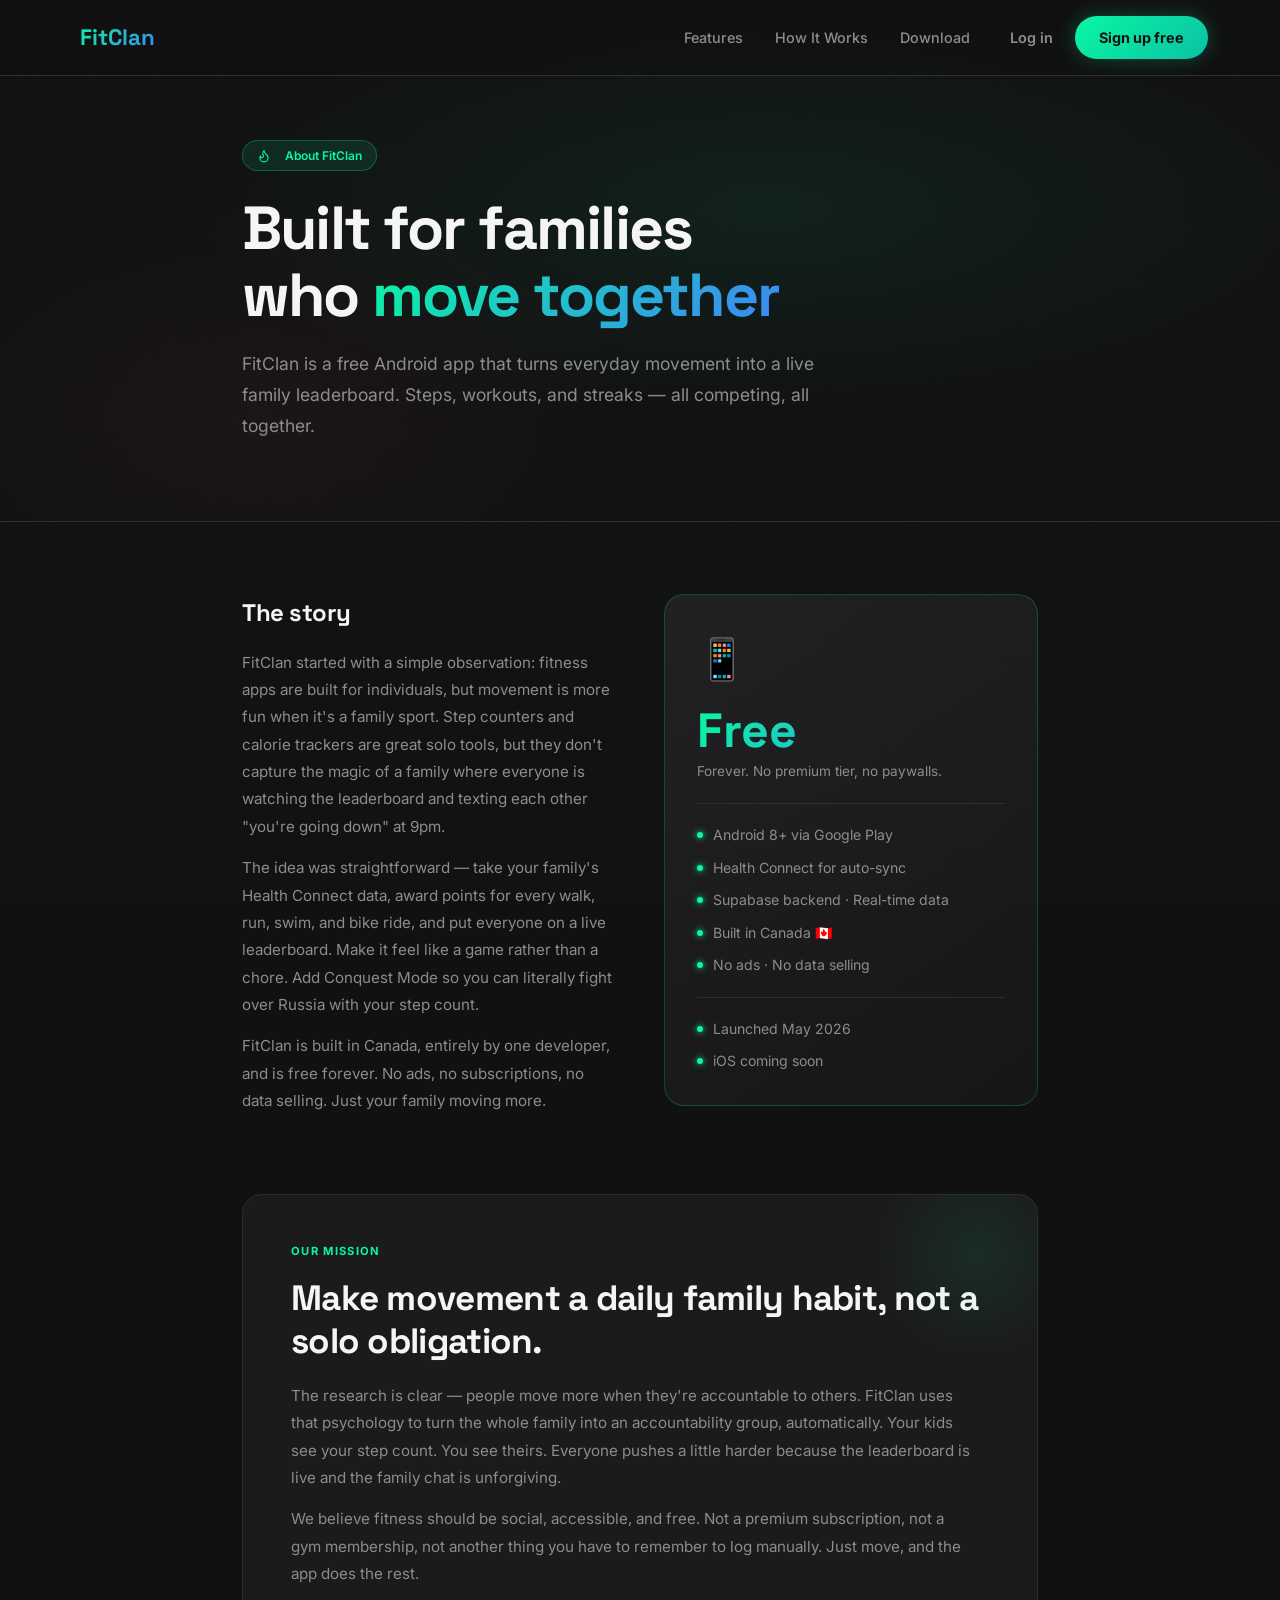
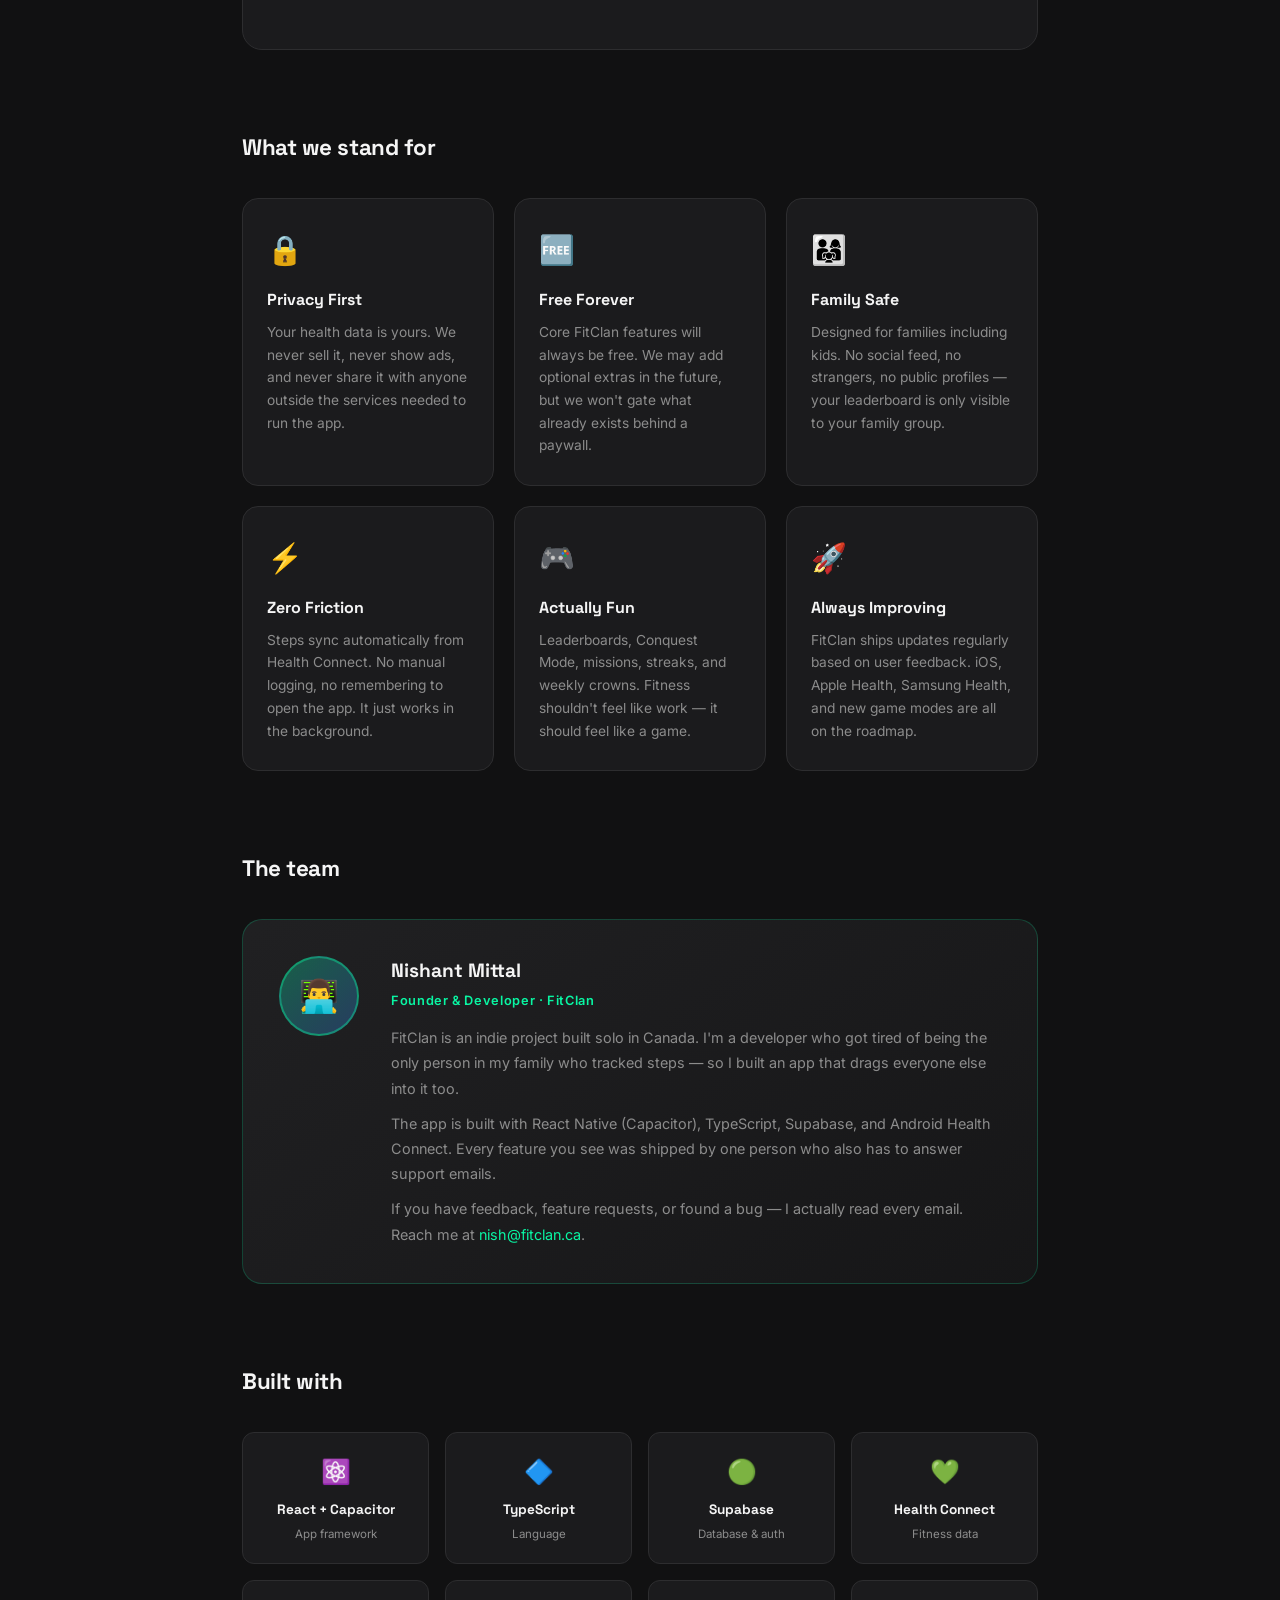
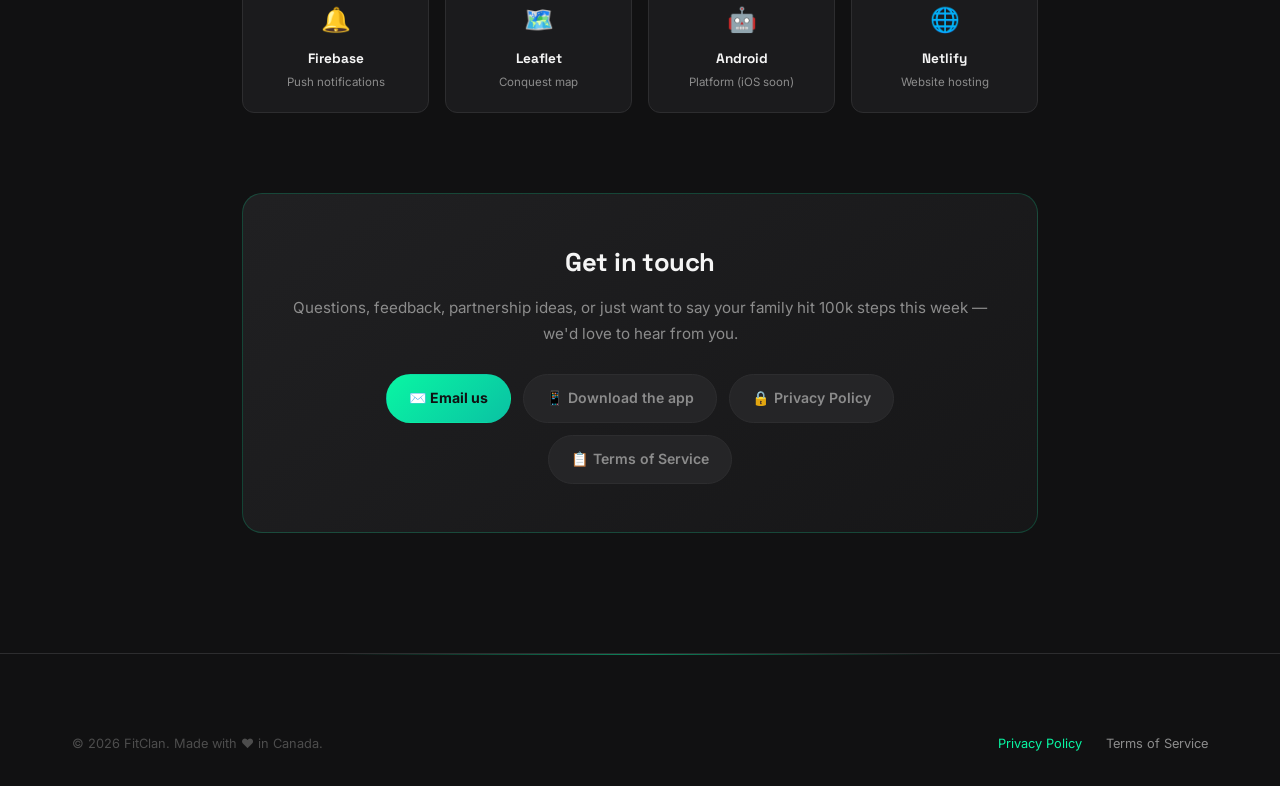
==== commit 497bacfd: "Add auth entry points, premium hero background, fix title + delete page - Nav / mobile menu / hero /" ====
--- a/about.html
+++ b/about.html
@@ -379,10 +379,13 @@
         <li><a class='nav-link' href='/#how'>How It Works</a></li>
         <li><a class='nav-link' href='/#download'>Download</a></li>
       </ul>
-      <a class='nav-cta' href='/#download'>
-        <span>Get the App</span>
-        <div class="btn-glow"></div>
-      </a>
+      <div class="nav-actions">
+        <a href="https://app.fitclan.ca/login" data-app-path="/login" class="nav-login">Log in</a>
+        <a href="https://app.fitclan.ca/signup" data-app-path="/signup" class="nav-cta">
+          <span>Sign up free</span>
+          <div class="btn-glow"></div>
+        </a>
+      </div>
     </div>
   </nav>
 
@@ -577,5 +580,15 @@
       });
     })();
   </script>
+
+  <!-- ── FitClan web app URL ── change this one line to repoint auth links -->
+  <script>
+    window.FITCLAN_APP_URL = "https://app.fitclan.ca";
+    document.addEventListener("DOMContentLoaded", function () {
+      document.querySelectorAll("[data-app-path]").forEach(function (el) {
+        el.setAttribute("href", window.FITCLAN_APP_URL + el.getAttribute("data-app-path"));
+      });
+    });
+  </script>
 </body>
 </html>
--- a/css/styles.css
+++ b/css/styles.css
@@ -90,14 +90,16 @@
 /* ============================================
    AMBIENT ORBS — teal/coral palette
    ============================================ */
-.ambient-orb { position: fixed; border-radius: 50%; filter: blur(140px); pointer-events: none; z-index: 0; }
-.orb-1 { width: 700px; height: 700px; background: radial-gradient(circle, hsl(159,93%,50%,0.09) 0%, transparent 70%); top: -200px; right: -100px; animation: orbFloat 22s ease-in-out infinite; }
-.orb-2 { width: 550px; height: 550px; background: radial-gradient(circle, hsl(0,100%,71%,0.07)  0%, transparent 70%); bottom: 20%; left: -150px; animation: orbFloat 18s ease-in-out infinite -8s; }
-.orb-3 { width: 400px; height: 400px; background: radial-gradient(circle, hsl(45,100%,60%,0.06) 0%, transparent 70%); top: 45%; left: 40%;  animation: orbFloat 25s ease-in-out infinite -15s; }
+/* Gradient mesh orbs — large, soft, slow-drifting wash across the whole page.
+   Deep charcoal base (body) + three premium teal / blue / violet orbs. */
+.ambient-orb { position: fixed; border-radius: 50%; filter: blur(150px); pointer-events: none; z-index: 0; will-change: transform; }
+.orb-1 { width: 760px; height: 760px; background: radial-gradient(circle, hsl(159,93%,50%,0.13) 0%, transparent 70%); top: -240px; right: -140px; animation: orbFloat 30s ease-in-out infinite; }
+.orb-2 { width: 640px; height: 640px; background: radial-gradient(circle, hsl(217,91%,60%,0.12) 0%, transparent 70%); bottom: 8%;   left: -180px; animation: orbFloat 26s ease-in-out infinite -9s; }
+.orb-3 { width: 480px; height: 480px; background: radial-gradient(circle, hsl(265,85%,62%,0.07) 0%, transparent 70%); top: 42%;    left: 44%;   animation: orbFloat 34s ease-in-out infinite -17s; }
 @keyframes orbFloat {
-  0%,100% { transform: translate(0,0) scale(1); }
-  33%     { transform: translate(50px,-70px) scale(1.06); }
-  66%     { transform: translate(-40px,50px) scale(0.94); }
+  0%,100% { transform: translate3d(0,0,0) scale(1); }
+  33%     { transform: translate3d(40px,-56px,0) scale(1.07); }
+  66%     { transform: translate3d(-32px,40px,0) scale(0.93); }
 }
 
 /* ============================================
@@ -125,6 +127,11 @@
 .nav-cta:hover { box-shadow: 0 0 40px var(--teal-glow); transform: translateY(-1px); }
 .btn-glow { position: absolute; inset: 0; background: radial-gradient(circle at var(--mx,50%) var(--my,50%), rgba(255,255,255,.3), transparent 60%); opacity: 0; transition: opacity .3s; }
 .nav-cta:hover .btn-glow { opacity: 1; }
+.nav-actions { display: flex; align-items: center; gap: 22px; }
+.nav-login { font-size: .9rem; font-weight: 600; color: var(--text-muted); transition: color .2s; position: relative; padding: 4px 0; }
+.nav-login::after { content: ''; position: absolute; bottom: -2px; left: 0; width: 0; height: 1px; background: var(--teal); transition: width .3s; }
+.nav-login:hover { color: var(--text); }
+.nav-login:hover::after { width: 100%; }
 .nav-burger { display: none; flex-direction: column; gap: 5px; background: none; border: none; cursor: none; padding: 4px; }
 .nav-burger span { display: block; width: 24px; height: 2px; background: var(--text); border-radius: 2px; transition: transform .3s, opacity .3s; }
 
@@ -139,19 +146,31 @@
    HERO
    ============================================ */
 .hero { position: relative; min-height: 100vh; display: flex; align-items: center; overflow: hidden; padding: 120px 32px 80px; }
-#heroCanvas { position: absolute; inset: 0; width: 100%; height: 100%; z-index: 1; opacity: .8; }
+/* Soft mesh wash focused behind the headline — no rotation, just a slow
+   breathe. Pairs with the drifting ambient orbs for depth without busyness. */
 .hero-bg-gradient {
-  position: absolute; inset: 0; z-index: 2;
+  position: absolute;
+  inset: 0;
+  z-index: 2;
+  pointer-events: none;
+  will-change: transform, opacity;
   background:
-    radial-gradient(ellipse 80% 60% at 70% 50%, hsl(159,93%,50%,0.06) 0%, transparent 60%),
-    radial-gradient(ellipse 60% 80% at 20% 80%, hsl(0,100%,71%,0.04) 0%, transparent 60%);
-}
-
-/* Scanline overlay */
+    radial-gradient(55% 60% at 30% 38%, hsl(159, 93%, 50%, 0.14) 0%, transparent 60%),
+    radial-gradient(50% 55% at 70% 64%, hsl(217, 91%, 60%, 0.12) 0%, transparent 62%);
+  filter: blur(64px);
+  animation: heroGlow 24s ease-in-out infinite;
+}
+@keyframes heroGlow {
+  0%,100% { transform: scale(1)    translateY(0);     opacity: 0.85; }
+  50%     { transform: scale(1.05) translateY(-1.5%); opacity: 1;    }
+}
+
+/* Premium vignette — gently darkens the edges toward the charcoal base
+   so the hero content sits in a soft pool of light. */
 .hero::before {
   content: '';
   position: absolute; inset: 0; z-index: 3;
-  background: repeating-linear-gradient(0deg, transparent, transparent 2px, rgba(0,0,0,.03) 2px, rgba(0,0,0,.03) 4px);
+  background: radial-gradient(125% 125% at 50% 32%, transparent 55%, hsl(240,3%,7%,0.6) 100%);
   pointer-events: none;
 }
 
@@ -218,6 +237,16 @@
 .btn-ghost:hover .btn-arrow { transform: translateX(4px); }
 .btn-xl { padding: 20px 40px; font-size: 1.1rem; }
 
+/* Store badge button (secondary, sits beside the primary Sign up CTA) */
+.btn-store {
+  position: relative; display: inline-flex; align-items: center; gap: 14px;
+  padding: 14px 28px; border: 1px solid var(--border);
+  border-radius: 50px; color: var(--text); overflow: hidden;
+  transition: color .2s, border-color .2s, background .2s, transform .2s;
+}
+.btn-store:hover { border-color: hsl(159,93%,50%,0.4); background: hsl(159,93%,50%,0.05); transform: translateY(-2px); }
+.btn-store .play-icon { width: 22px; height: 22px; }
+
 /* Hero stats */
 .hero-stats { display: flex; align-items: center; gap: 32px; opacity: 0; }
 .hero-stat { display: flex; flex-direction: column; }
@@ -228,7 +257,7 @@
 
 /* Phone */
 .hero-phone-wrap { position: absolute; right: max(32px, calc((100vw - 1200px) / 2)); top: 50%; transform: translateY(-50%); z-index: 10; opacity: 0; }
-.phone-glow-ring { position: absolute; border-radius: 50%; border: 1px solid; top: 50%; left: 50%; transform: translate(-50%,-50%); animation: ringPulse 4s ease-in-out infinite; }
+.phone-glow-ring { position: absolute; border-radius: 50%; border: 1px solid; top: 50%; left: 50%; transform: translate(-50%,-50%); animation: ringPulse 4s ease-in-out infinite; pointer-events: none; }
 .ring-1 { width: 320px; height: 320px; border-color: hsl(159,93%,50%,0.2); }
 .ring-2 { width: 420px; height: 420px; border-color: hsl(159,93%,50%,0.1); animation-delay: -1.3s; }
 .ring-3 { width: 520px; height: 520px; border-color: hsl(159,93%,50%,0.05); animation-delay: -2.6s; }
@@ -1046,7 +1075,7 @@
 
 /* ---- Section sweep-in overlay (teal flash) ---- */
 .section-sweep {
-  position: absolute; inset: 0; pointer-events: none; z-index: 50;
+  position: absolute; inset: 0; pointer-events: none;
   background: linear-gradient(90deg, transparent, hsl(159,93%,50%,0.06), transparent);
   transform: translateX(-100%);
 }
@@ -1095,7 +1124,7 @@
   .showcase-phones-wrap { justify-content: flex-start; padding: 0 32px 16px; }
 }
 @media (max-width: 768px) {
-  .nav-links, .nav-cta { display: none; }
+  .nav-links, .nav-cta, .nav-actions { display: none; }
   .nav-burger { display: flex; }
   .hero { padding: 100px 24px 60px; }
   .features-grid { grid-template-columns: 1fr; }
@@ -1104,6 +1133,7 @@
   .testi-grid { grid-template-columns: 1fr; }
   .notif-layout { grid-template-columns: 1fr; }
   .footer-top { grid-template-columns: 1fr; gap: 32px; }
+  .hero-content { margin-left: 0; max-width: 100%; }
   .hero-stats { flex-direction: column; gap: 16px; }
   .hero-stat-divider { display: none; }
   .cursor, .cursor-follower { display: none; }
@@ -1119,3 +1149,66 @@
   .step-number { font-size: 2rem; }
   .footer-bottom { flex-direction: column; gap: 8px; text-align: center; }
 }
+
+/* ============================================
+   LUCIDE ICON SYSTEM
+   ============================================ */
+/* Base — SVG replaces <i data-lucide> after createIcons() */
+.ic {
+  display: inline-block;
+  width: 1em;
+  height: 1em;
+  stroke: currentColor;
+  fill: none;
+  stroke-width: 2;
+  stroke-linecap: round;
+  stroke-linejoin: round;
+  vertical-align: -0.15em;
+  flex-shrink: 0;
+  overflow: visible;
+}
+.ic-xs  { width: 0.8em; height: 0.8em; }
+.ic-star { fill: var(--gold); stroke: var(--gold); width: 0.75em; height: 0.75em; }
+
+/* Thinner strokes in dense phone mockup contexts */
+.phone-screen .ic,
+.sc-screen .ic { stroke-width: 1.5; }
+
+/* Semantic color overrides */
+.ic-streak { stroke: var(--coral); }
+.ic-heart   { fill: var(--coral); stroke: var(--coral); }
+
+/* Rank badge colours */
+.lb-rank-1, .ms-rank-1 { color: var(--gold); }
+.lb-rank-2, .ms-rank-2 { color: hsl(215, 20%, 65%); font-weight: 700; }
+.lb-rank-3, .ms-rank-3 { color: hsl(25, 60%, 55%);  font-weight: 700; }
+
+/* Pulsing live dot (replaces 🔴) */
+.live-dot {
+  display: inline-block;
+  width: 7px; height: 7px;
+  border-radius: 50%;
+  background: #ef4444;
+  vertical-align: middle;
+  margin-right: 3px;
+  animation: liveBlip 1.5s ease-in-out infinite;
+}
+@keyframes liveBlip {
+  0%, 100% { opacity: 1; }
+  50%       { opacity: 0.25; }
+}
+
+/* ============================================
+   PREFERS-REDUCED-MOTION
+   ============================================ */
+@media (prefers-reduced-motion: reduce) {
+  *, *::before, *::after {
+    animation-duration: 0.01ms !important;
+    animation-iteration-count: 1 !important;
+    transition-duration: 0.01ms !important;
+  }
+  .hero-bg-gradient { animation: none; }
+  .ambient-orb { animation: none; }
+  .cursor, .cursor-follower { display: none; }
+  body { cursor: auto; }
+}
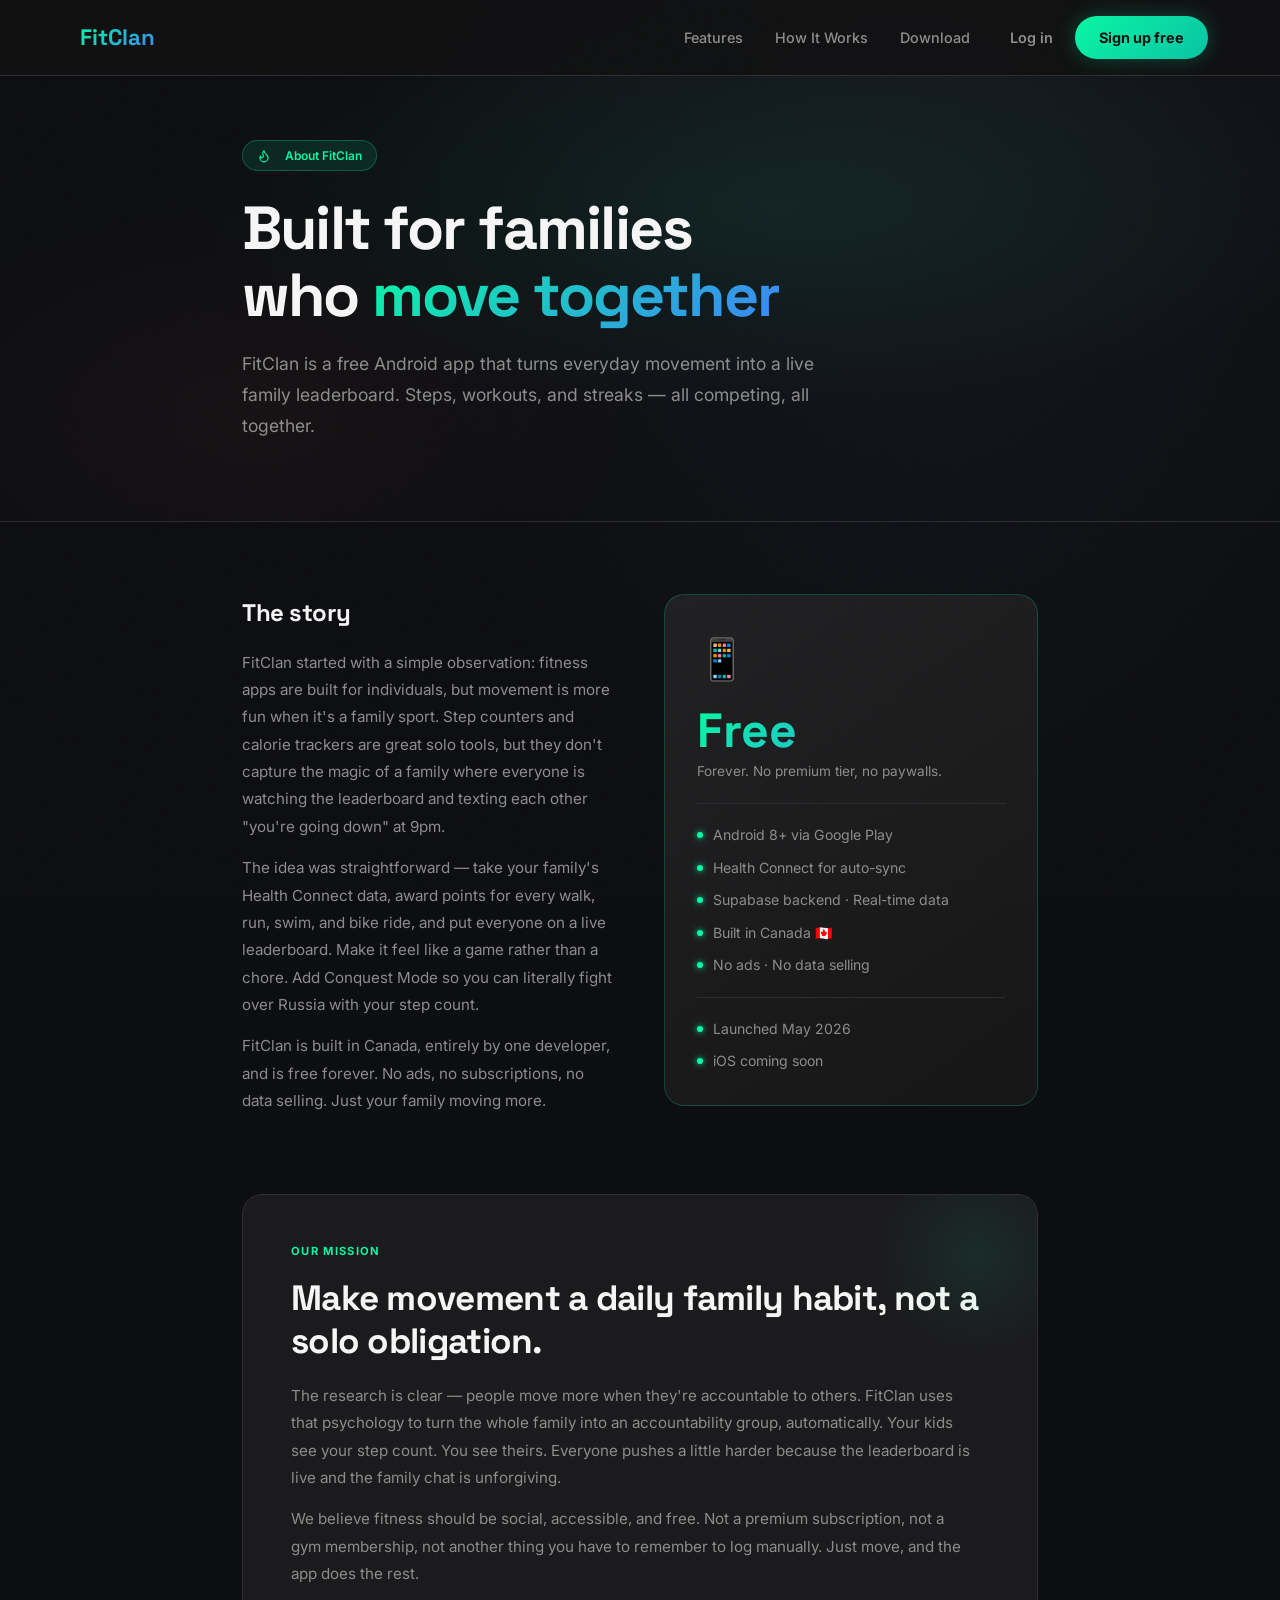
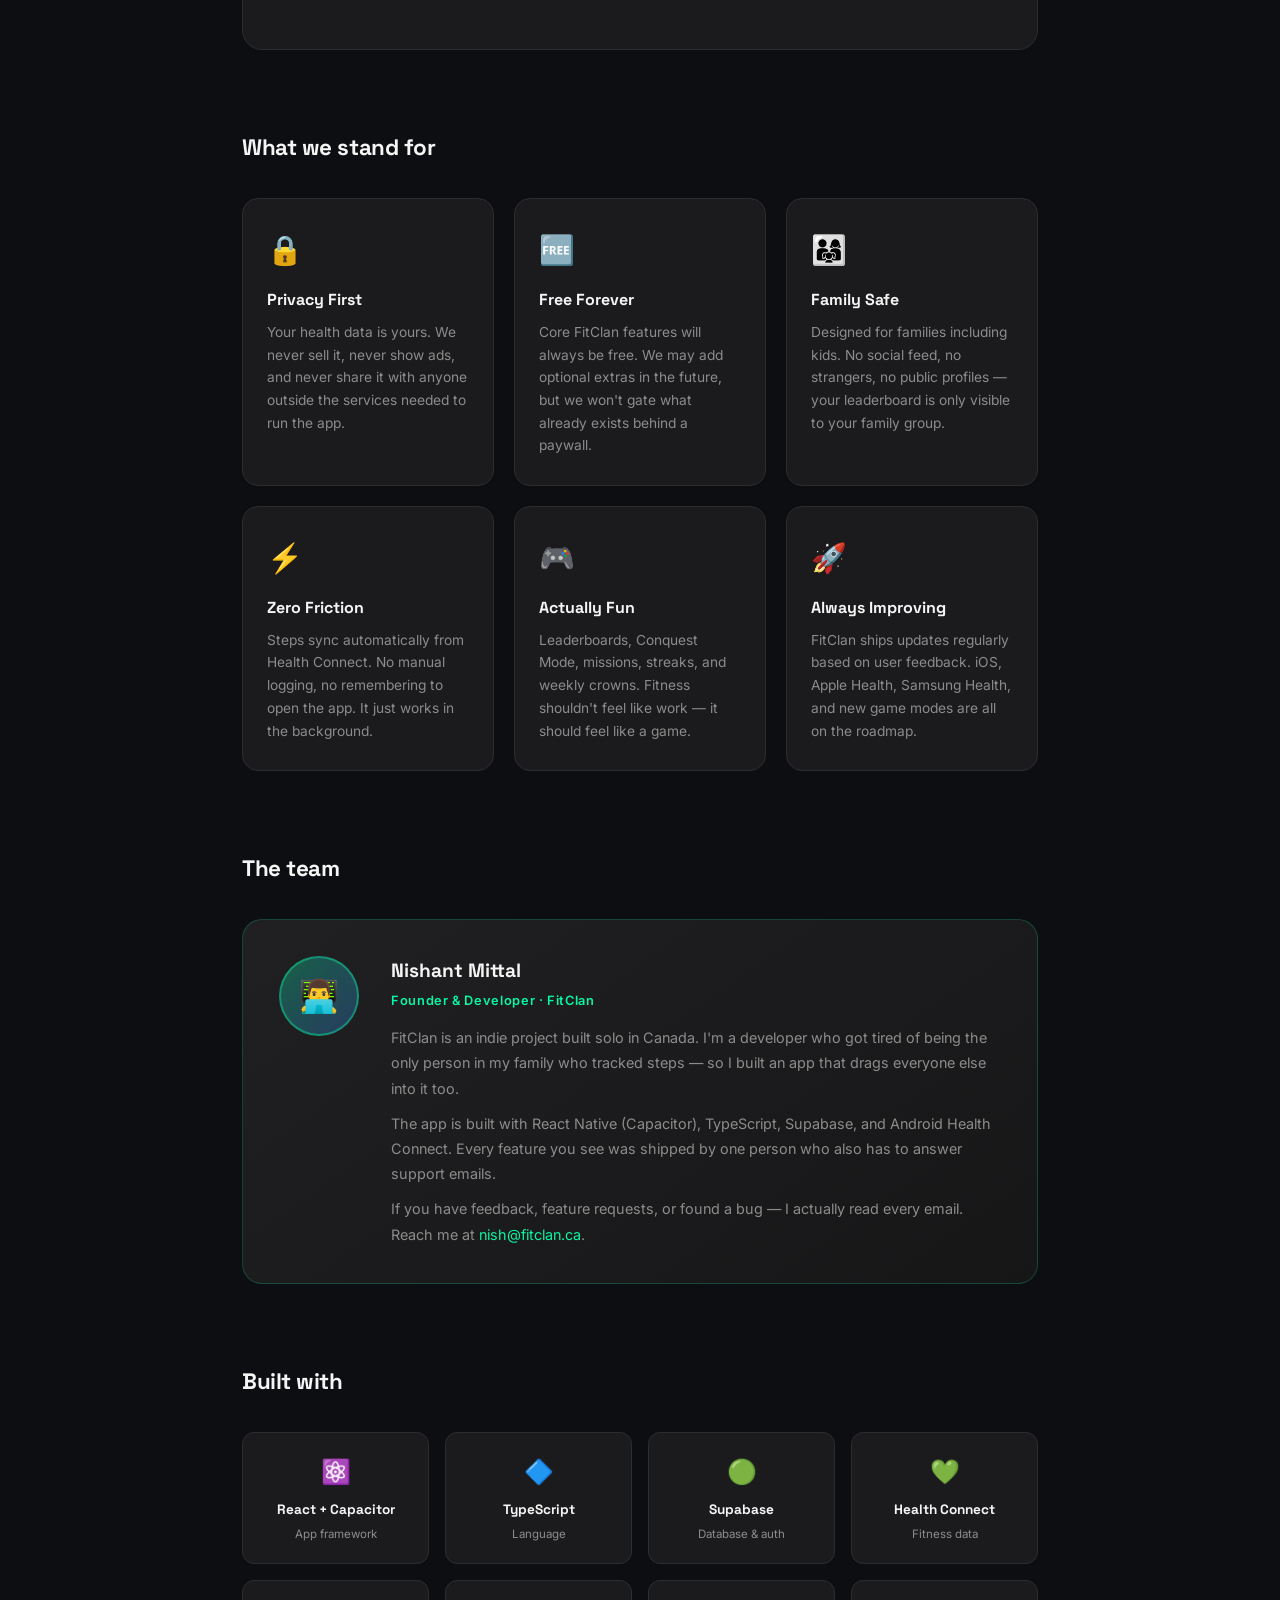
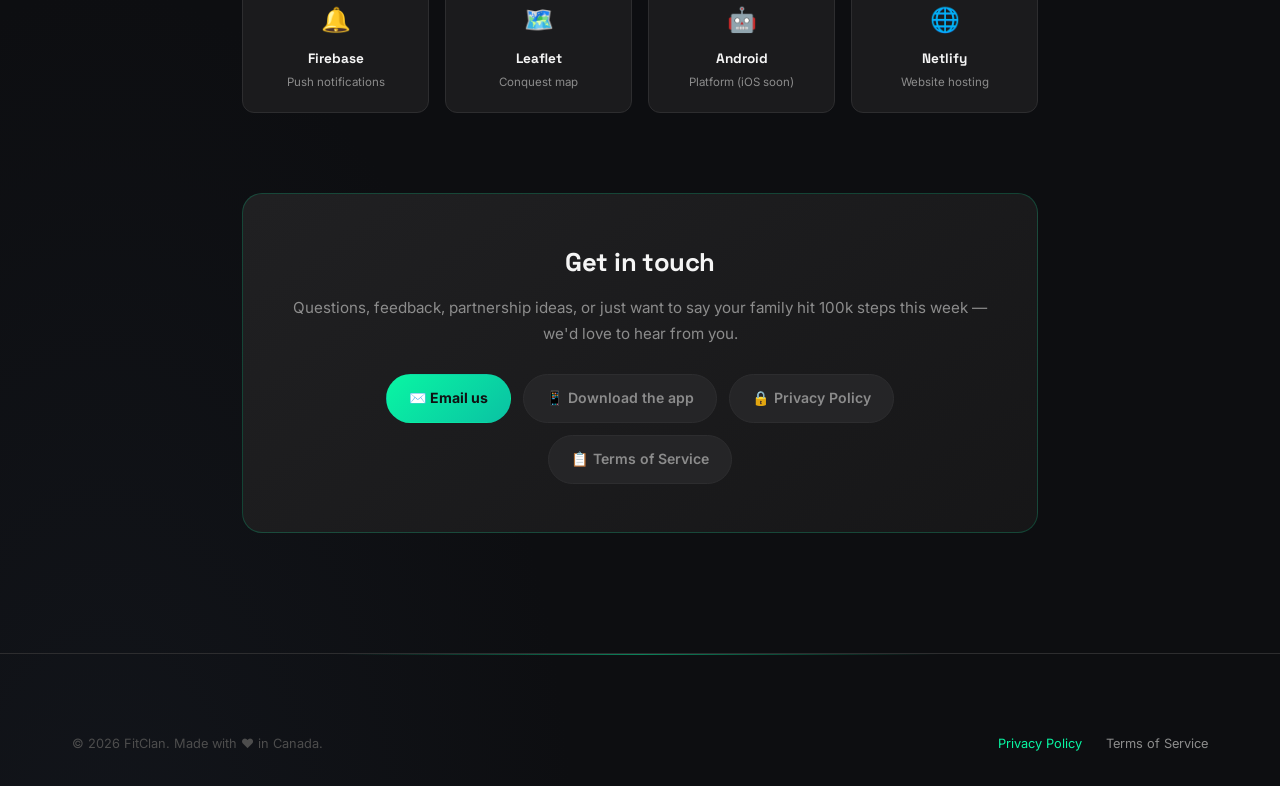
==== commit 0b73c24e: "Orbs Add good orbs and animations" ====
--- a/about.html
+++ b/about.html
@@ -380,8 +380,8 @@
         <li><a class='nav-link' href='/#download'>Download</a></li>
       </ul>
       <div class="nav-actions">
-        <a href="https://app.fitclan.ca/login" data-app-path="/login" class="nav-login">Log in</a>
-        <a href="https://app.fitclan.ca/signup" data-app-path="/signup" class="nav-cta">
+        <a href="login.html" class="nav-login">Log in</a>
+        <a href="signup.html" class="nav-cta">
           <span>Sign up free</span>
           <div class="btn-glow"></div>
         </a>
@@ -581,14 +581,5 @@
     })();
   </script>
 
-  <!-- ── FitClan web app URL ── change this one line to repoint auth links -->
-  <script>
-    window.FITCLAN_APP_URL = "https://app.fitclan.ca";
-    document.addEventListener("DOMContentLoaded", function () {
-      document.querySelectorAll("[data-app-path]").forEach(function (el) {
-        el.setAttribute("href", window.FITCLAN_APP_URL + el.getAttribute("data-app-path"));
-      });
-    });
-  </script>
 </body>
 </html>
--- a/css/styles.css
+++ b/css/styles.css
@@ -45,7 +45,11 @@
 html { scroll-behavior: auto; }
 body {
   font-family: var(--font-body);
-  background: var(--bg);
+  /* Deep blue-charcoal base — richer than flat black, makes orbs glow beautifully */
+  background-color: hsl(228, 12%, 6%);
+  background-image:
+    radial-gradient(ellipse 90% 55% at 72% -5%, hsl(228, 18%, 11%) 0%, transparent 50%),
+    radial-gradient(ellipse 75% 50% at  8% 105%, hsl(220, 20%, 9%)  0%, transparent 50%);
   color: var(--text);
   overflow-x: hidden;
   line-height: 1.6;
@@ -88,18 +92,57 @@
 .cursor-follower.hover { width: 56px; height: 56px; border-color: hsl(0,100%,71%,0.5); }
 
 /* ============================================
-   AMBIENT ORBS — teal/coral palette
-   ============================================ */
-/* Gradient mesh orbs — large, soft, slow-drifting wash across the whole page.
-   Deep charcoal base (body) + three premium teal / blue / violet orbs. */
-.ambient-orb { position: fixed; border-radius: 50%; filter: blur(150px); pointer-events: none; z-index: 0; will-change: transform; }
-.orb-1 { width: 760px; height: 760px; background: radial-gradient(circle, hsl(159,93%,50%,0.13) 0%, transparent 70%); top: -240px; right: -140px; animation: orbFloat 30s ease-in-out infinite; }
-.orb-2 { width: 640px; height: 640px; background: radial-gradient(circle, hsl(217,91%,60%,0.12) 0%, transparent 70%); bottom: 8%;   left: -180px; animation: orbFloat 26s ease-in-out infinite -9s; }
-.orb-3 { width: 480px; height: 480px; background: radial-gradient(circle, hsl(265,85%,62%,0.07) 0%, transparent 70%); top: 42%;    left: 44%;   animation: orbFloat 34s ease-in-out infinite -17s; }
-@keyframes orbFloat {
-  0%,100% { transform: translate3d(0,0,0) scale(1); }
-  33%     { transform: translate3d(40px,-56px,0) scale(1.07); }
-  66%     { transform: translate3d(-32px,40px,0) scale(0.93); }
+   AMBIENT ORBS — premium, 160px blur
+   ============================================ */
+/* Three orbs: teal (brand), blue (brand), warm amber (accent).
+   160px blur gives a soft, diffuse, high-end glow.
+   Sizes and opacity compensate so colour is clearly visible. */
+.ambient-orb {
+  position: fixed; border-radius: 50%;
+  pointer-events: none; z-index: 0; will-change: transform;
+  filter: blur(160px);
+}
+
+/* ① Teal — bleeds in from top-right */
+.orb-1 {
+  width: 1300px; height: 1300px;
+  background: radial-gradient(circle at 38% 38%,
+    hsl(162, 88%, 48%, 0.72) 0%,
+    hsl(162, 88%, 48%, 0.28) 40%,
+    transparent 68%);
+  top: -460px; right: -280px;
+  animation: orbBreath 26s ease-in-out infinite;
+}
+
+/* ② Deep blue — bleeds in from bottom-left */
+.orb-2 {
+  width: 1150px; height: 1150px;
+  background: radial-gradient(circle at 55% 55%,
+    hsl(222, 82%, 58%, 0.65) 0%,
+    hsl(222, 82%, 58%, 0.22) 42%,
+    transparent 68%);
+  bottom: -380px; left: -300px;
+  animation: orbBreath 22s ease-in-out infinite -9s;
+}
+
+/* ③ Warm amber — subtle lower-right accent for depth */
+.orb-4 {
+  width: 900px; height: 900px;
+  background: radial-gradient(circle at 50% 50%,
+    hsl(28, 90%, 55%, 0.38) 0%,
+    hsl(28, 90%, 55%, 0.10) 48%,
+    transparent 68%);
+  bottom: -200px; right: -180px;
+  animation: orbBreath 30s ease-in-out infinite -5s;
+}
+
+/* orb-3 removed (was violet) */
+.orb-3 { display: none; }
+
+@keyframes orbBreath {
+  0%,100% { transform: translate3d(0, 0, 0)   scale(1);    opacity: 1;    }
+  40%     { transform: translate3d(-40px,-60px,0) scale(1.07); opacity: 0.85; }
+  70%     { transform: translate3d(50px, 35px,0)  scale(0.95); opacity: 0.92; }
 }
 
 /* ============================================
@@ -146,33 +189,8 @@
    HERO
    ============================================ */
 .hero { position: relative; min-height: 100vh; display: flex; align-items: center; overflow: hidden; padding: 120px 32px 80px; }
-/* Soft mesh wash focused behind the headline — no rotation, just a slow
-   breathe. Pairs with the drifting ambient orbs for depth without busyness. */
-.hero-bg-gradient {
-  position: absolute;
-  inset: 0;
-  z-index: 2;
-  pointer-events: none;
-  will-change: transform, opacity;
-  background:
-    radial-gradient(55% 60% at 30% 38%, hsl(159, 93%, 50%, 0.14) 0%, transparent 60%),
-    radial-gradient(50% 55% at 70% 64%, hsl(217, 91%, 60%, 0.12) 0%, transparent 62%);
-  filter: blur(64px);
-  animation: heroGlow 24s ease-in-out infinite;
-}
-@keyframes heroGlow {
-  0%,100% { transform: scale(1)    translateY(0);     opacity: 0.85; }
-  50%     { transform: scale(1.05) translateY(-1.5%); opacity: 1;    }
-}
-
-/* Premium vignette — gently darkens the edges toward the charcoal base
-   so the hero content sits in a soft pool of light. */
-.hero::before {
-  content: '';
-  position: absolute; inset: 0; z-index: 3;
-  background: radial-gradient(125% 125% at 50% 32%, transparent 55%, hsl(240,3%,7%,0.6) 100%);
-  pointer-events: none;
-}
+/* hero-bg-gradient removed — ambient orbs handle all background color */
+.hero-bg-gradient { display: none; }
 
 .hero-content { position: relative; z-index: 10; max-width: 580px; flex: 0 0 auto; margin-left: max(32px, calc((100vw - 1200px) / 2)); }
 
@@ -392,7 +410,16 @@
 @keyframes todayPulse { 0%,100% { box-shadow: 0 0 0 0 hsl(0,100%,71%,0.4); } 50% { box-shadow: 0 0 0 6px transparent; } }
 
 /* Conquest hexagons */
-.conquest-visual { position: relative; height: 120px; margin-top: 20px; background: hsl(240,3%,9%); border-radius: 12px; overflow: hidden; border: 1px solid var(--border); }
+.conquest-visual { position: relative; height: 260px; margin-top: 20px; border-radius: 14px; overflow: hidden; border: 1px solid var(--border); }
+#conquest-map { width: 100%; height: 100%; cursor: grab; }
+#conquest-map:active { cursor: grabbing; }
+/* Override Leaflet defaults to match dark theme */
+#conquest-map .leaflet-container { background: hsl(220,30%,8%); }
+/* Tooltip */
+.cq-tip-wrap { background: none !important; border: none !important; box-shadow: none !important; padding: 0 !important; }
+.cq-tip-wrap .leaflet-tooltip-top::before { display: none; }
+.cq-tip { background: hsl(228,18%,12%,0.95); border: 1px solid hsl(159,93%,50%,0.25); border-radius: 8px; padding: 7px 10px; font-family: 'Inter', sans-serif; font-size: 11px; color: hsl(0,0%,92%); white-space: nowrap; backdrop-filter: blur(8px); }
+.cq-meta { color: hsl(0,0%,55%); font-size: 10px; margin-top: 2px; }
 .territory { position: absolute; font-size: 2.2rem; color: var(--c); text-shadow: 0 0 20px var(--c); animation: hexPulse 3s ease-in-out infinite; filter: drop-shadow(0 0 8px var(--c)); }
 @keyframes hexPulse { 0%,100% { transform:scale(1); opacity:.8; } 50% { transform:scale(1.12); opacity:1; } }
 
@@ -522,11 +549,9 @@
   justify-content: center;
   align-items: flex-end;
   gap: 28px;
-  padding: 0 0 8px;
-  overflow-x: auto;
-  scrollbar-width: none;
-}
-.showcase-phones-wrap::-webkit-scrollbar { display: none; }
+  padding: 40px 16px 8px;
+  overflow: visible;
+}
 
 /* Individual phone item */
 .sc-phone-item {
@@ -1207,7 +1232,6 @@
     animation-iteration-count: 1 !important;
     transition-duration: 0.01ms !important;
   }
-  .hero-bg-gradient { animation: none; }
   .ambient-orb { animation: none; }
   .cursor, .cursor-follower { display: none; }
   body { cursor: auto; }
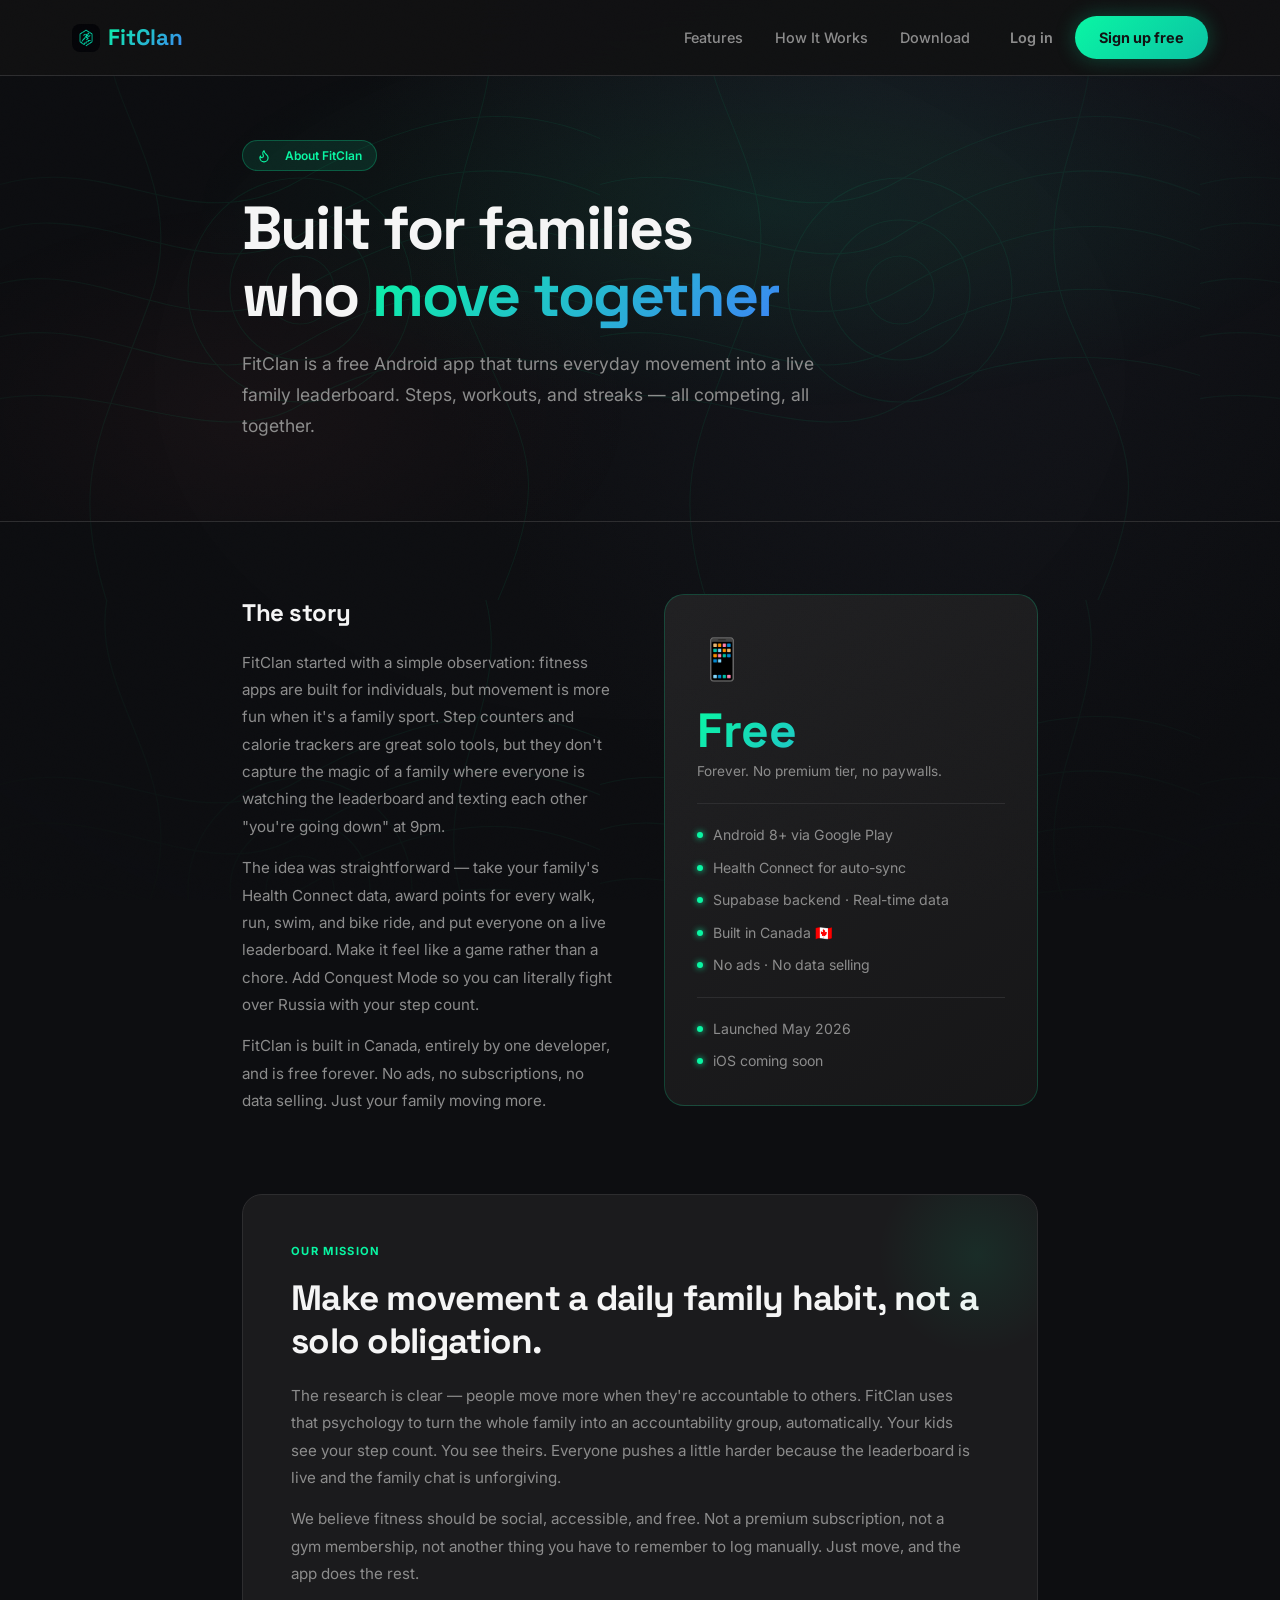
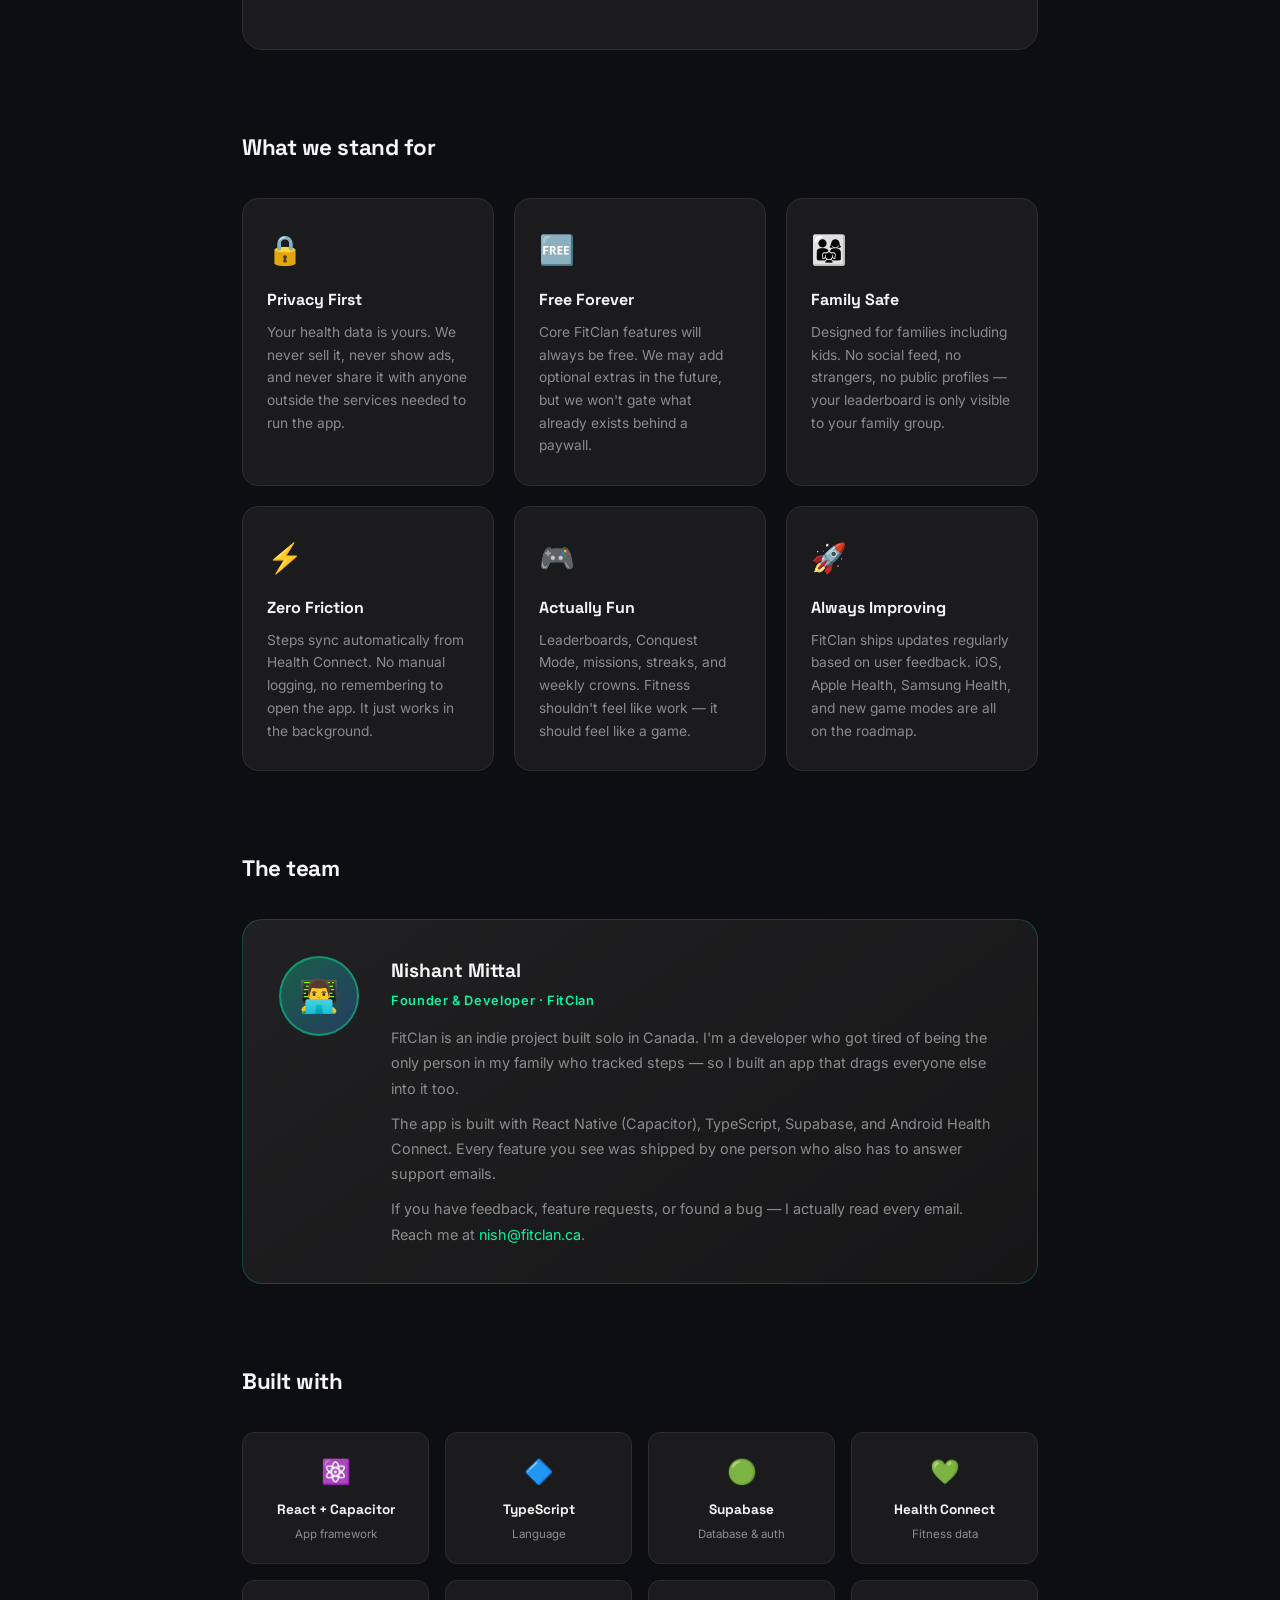
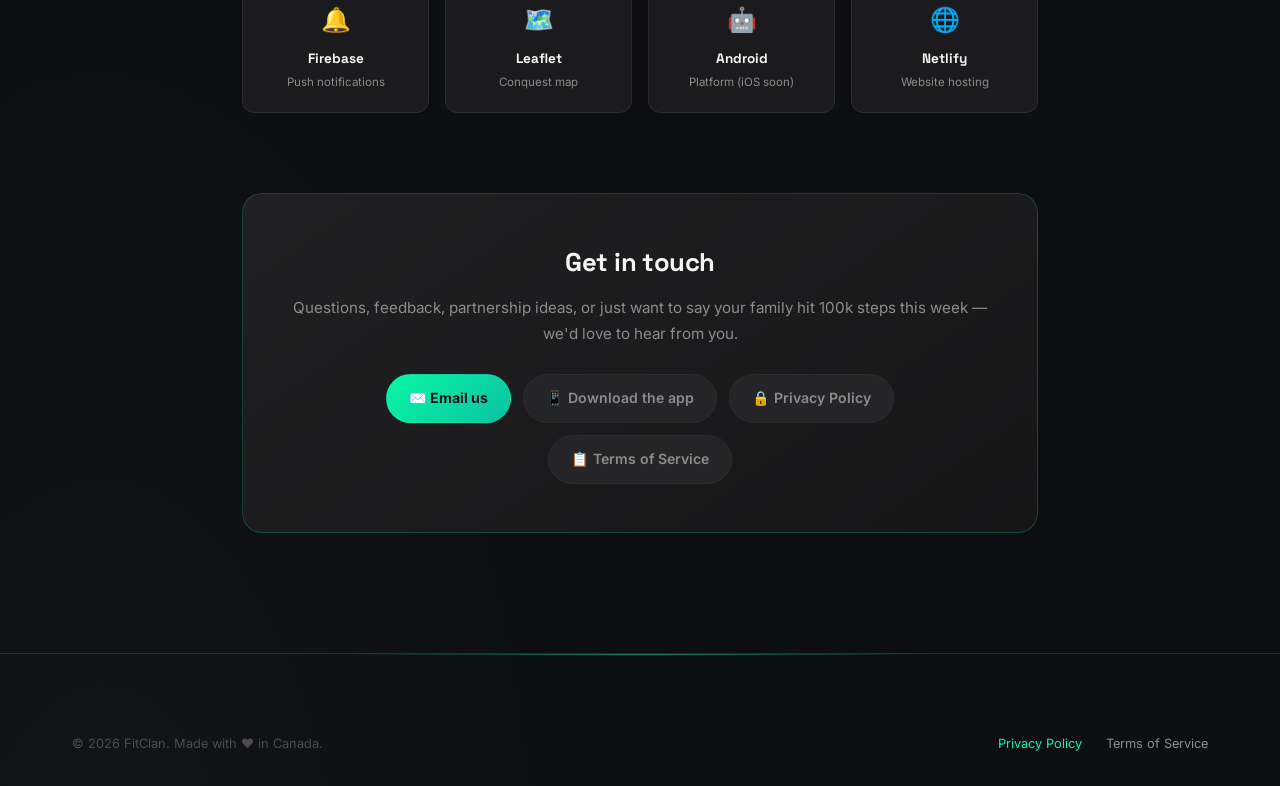
==== commit d8f74030: "Dashboard sections, scrollytelling, auth links, delete-account fix, hero orbs - Added app feature se" ====
--- a/about.html
+++ b/about.html
@@ -371,7 +371,7 @@
   <nav class="nav scrolled" id="nav">
     <div class="nav-inner">
       <a class='nav-logo' href='/'>
-        <span class="logo-icon"><svg xmlns="http://www.w3.org/2000/svg" viewBox="0 0 24 24" fill="none" stroke="hsl(159,93%,50%)" stroke-width="2" stroke-linecap="round" stroke-linejoin="round"><path d="M8.5 14.5A2.5 2.5 0 0 0 11 12c0-1.38-.5-2-1-3-1.072-2.143-.224-4.054 2-6 .5 2.5 2 4.9 4 6.5 2 1.6 3 3.5 3 5.5a7 7 0 1 1-14 0c0-1.153.433-2.294 1-3a2.5 2.5 0 0 0 2.5 3z"/></svg></span>
+        <span class="logo-icon"><img src="img/logo.png" alt="" width="28" height="28" style="display:block;border-radius:8px"></span>
         <span class="logo-text">FitClan</span>
       </a>
       <ul class="nav-links">
--- a/css/styles.css
+++ b/css/styles.css
@@ -45,7 +45,7 @@
 html { scroll-behavior: auto; }
 body {
   font-family: var(--font-body);
-  /* Deep blue-charcoal base — richer than flat black, makes orbs glow beautifully */
+  /* Deep blue-charcoal base — richer than flat black; topographic layer sits on top */
   background-color: hsl(228, 12%, 6%);
   background-image:
     radial-gradient(ellipse 90% 55% at 72% -5%, hsl(228, 18%, 11%) 0%, transparent 50%),
@@ -92,57 +92,66 @@
 .cursor-follower.hover { width: 56px; height: 56px; border-color: hsl(0,100%,71%,0.5); }
 
 /* ============================================
-   AMBIENT ORBS — premium, 160px blur
-   ============================================ */
-/* Three orbs: teal (brand), blue (brand), warm amber (accent).
-   160px blur gives a soft, diffuse, high-end glow.
-   Sizes and opacity compensate so colour is clearly visible. */
-.ambient-orb {
-  position: fixed; border-radius: 50%;
-  pointer-events: none; z-index: 0; will-change: transform;
-  filter: blur(160px);
-}
-
-/* ① Teal — bleeds in from top-right */
-.orb-1 {
-  width: 1300px; height: 1300px;
-  background: radial-gradient(circle at 38% 38%,
-    hsl(162, 88%, 48%, 0.72) 0%,
-    hsl(162, 88%, 48%, 0.28) 40%,
-    transparent 68%);
-  top: -460px; right: -280px;
-  animation: orbBreath 26s ease-in-out infinite;
-}
-
-/* ② Deep blue — bleeds in from bottom-left */
-.orb-2 {
-  width: 1150px; height: 1150px;
-  background: radial-gradient(circle at 55% 55%,
-    hsl(222, 82%, 58%, 0.65) 0%,
-    hsl(222, 82%, 58%, 0.22) 42%,
-    transparent 68%);
-  bottom: -380px; left: -300px;
-  animation: orbBreath 22s ease-in-out infinite -9s;
-}
-
-/* ③ Warm amber — subtle lower-right accent for depth */
-.orb-4 {
-  width: 900px; height: 900px;
-  background: radial-gradient(circle at 50% 50%,
-    hsl(28, 90%, 55%, 0.38) 0%,
-    hsl(28, 90%, 55%, 0.10) 48%,
-    transparent 68%);
-  bottom: -200px; right: -180px;
-  animation: orbBreath 30s ease-in-out infinite -5s;
-}
-
-/* orb-3 removed (was violet) */
-.orb-3 { display: none; }
-
-@keyframes orbBreath {
-  0%,100% { transform: translate3d(0, 0, 0)   scale(1);    opacity: 1;    }
-  40%     { transform: translate3d(-40px,-60px,0) scale(1.07); opacity: 0.85; }
-  70%     { transform: translate3d(50px, 35px,0)  scale(0.95); opacity: 0.92; }
+   TOPOGRAPHIC CONTOUR BACKGROUND
+   ============================================ */
+/* Replaces the old ambient orbs. A fixed, full-viewport layer behind ALL
+   content: thin concentric teal elevation contour lines (a hiking / territory
+   map — ties into the "Conquest / claim the territory" theme) that drift almost
+   imperceptibly, with a soft radial vignette so the edges fade to charcoal.
+   Reads premium + subtle, never busy.
+
+   Implementation: a single tiling inline-SVG <pattern> of organic contour paths
+   (crisp at any DPI, GPU-friendly), drifted via background-position in a slow
+   keyframe. The vignette is a separate fixed layer (.topo-vignette is baked into
+   the same ::before via a layered gradient so we keep the DOM clean).
+
+   Cross-page: rendered on body::before, so every page that links styles.css
+   (index, about, privacy, terms) gets it automatically — no per-page DOM. */
+.topo-bg,            /* optional explicit element (dashboard uses this class) */
+body::before {
+  content: '';
+  position: fixed;
+  inset: 0;
+  /* z-index:-1 keeps the layer behind ALL page content on every page without
+     needing each content wrapper to be explicitly positioned. A negative-z
+     ::before still paints ABOVE body's own background-color/gradient, so the
+     charcoal base + radial corners remain underneath. */
+  z-index: -1;
+  pointer-events: none;
+  /* Two layers: (1) the tiling teal contour pattern, (2) a vignette that fades
+     the contours toward the edges so nothing reads as a hard tile seam. */
+  background-image:
+    radial-gradient(ellipse 78% 78% at 50% 42%, transparent 0%, transparent 46%, hsl(228,12%,6%) 92%),
+    url("data:image/svg+xml,%3Csvg xmlns='http://www.w3.org/2000/svg' width='600' height='600' viewBox='0 0 600 600'%3E%3Cg fill='none' stroke='%2300e896' stroke-width='1.1'%3E%3Cpath d='M-40 300 C 80 230 180 360 300 290 S 520 200 640 270'/%3E%3Cpath d='M-40 350 C 90 290 190 410 300 345 S 520 270 640 325'/%3E%3Cpath d='M-40 250 C 70 170 200 300 300 235 S 510 140 640 215'/%3E%3Cpath d='M-40 200 C 100 130 180 250 300 180 S 530 90 640 160'/%3E%3Cpath d='M-40 410 C 80 360 210 460 300 405 S 520 340 640 390'/%3E%3Cpath d='M120 -40 C 60 80 200 160 150 300 S 60 480 120 640'/%3E%3Cpath d='M470 -40 C 540 90 410 180 470 320 S 560 470 480 640'/%3E%3Ccircle cx='300' cy='290' r='34'/%3E%3Ccircle cx='300' cy='290' r='70'/%3E%3Ccircle cx='300' cy='290' r='112'/%3E%3C/g%3E%3C/svg%3E");
+  background-repeat: no-repeat, repeat;
+  background-size: 100% 100%, 600px 600px;
+  background-position: 0 0, 0 0;
+  /* Hold the contour lines at ~6% so they whisper rather than shout. */
+  opacity: 0.065;
+  will-change: background-position;
+  animation: topoDrift 56s linear infinite;
+}
+
+/* Drift the tiled contour layer by exactly one tile (600px) so the loop is
+   seamless. The vignette layer (first background) is left static via no-repeat —
+   only the tile background-position is implicitly animated together, and since
+   the vignette covers the whole viewport its position shift is invisible. */
+@keyframes topoDrift {
+  0%   { background-position: 0 0, 0 0; }
+  100% { background-position: 0 0, 600px 600px; }
+}
+
+/* ============================================
+   SMOOTHNESS — GPU promotion for scrubbed layers
+   ============================================ */
+/* Elements that initGlobalParallax() (scrollytelling.js) continuously translates
+   on scroll. Promoting them to their own GPU layer keeps scrubbed transforms off
+   the main thread → noticeably smoother drift. transform/opacity only; these are
+   different nodes than the child [data-reveal]/[data-card] fades, so no two
+   ScrollTriggers touch the same property on the same element. */
+.hero-content, .ticker-strip, .features-grid, .stats-grid,
+.showcase-phones-wrap, .timeline, .notif-layout, .testi-grid {
+  will-change: transform;
 }
 
 /* ============================================
@@ -1226,13 +1235,330 @@
 /* ============================================
    PREFERS-REDUCED-MOTION
    ============================================ */
+/* ============================================================================
+   PREMIUM SCROLLYTELLING SECTIONS
+   Namespaced blocks: .hm- (hero map) · .wc- (world conquest) ·
+   .fb- (family battles) · .bp- (beat past self) · .mr- (missions stack) ·
+   .cr- (cta reveal). Motion lives in js/scrollytelling.js; this is layout +
+   appearance only. transform/opacity friendly.
+   ============================================================================ */
+
+/* Shared scaffolding for the immersive sections */
+.scrolly {
+  position: relative;
+  width: 100%;
+  overflow: hidden;
+}
+.scrolly-pin {
+  min-height: 100vh;
+  height: 100vh;
+  display: flex;
+  align-items: center;
+}
+.scrolly-tag {
+  display: inline-flex; align-items: center; gap: 8px;
+  font-family: var(--font-head); font-size: 0.74rem; font-weight: 600;
+  letter-spacing: 0.14em; text-transform: uppercase;
+  color: var(--teal);
+  padding: 7px 14px; border-radius: 100px;
+  border: 1px solid var(--border-glow);
+  background: hsl(159,93%,50%,0.06);
+  margin-bottom: 22px;
+}
+.scrolly-title {
+  font-family: var(--font-head); font-weight: 700;
+  font-size: clamp(2.1rem, 4.6vw, 3.6rem); line-height: 1.05;
+  letter-spacing: -0.02em; margin-bottom: 18px;
+}
+.scrolly-sub {
+  color: var(--text-muted); font-size: clamp(1rem, 1.4vw, 1.15rem);
+  max-width: 30ch; line-height: 1.6;
+}
+
+/* ---- HERO MOVING MAP ----------------------------------------------------- */
+.hm-map {
+  position: absolute; inset: -10% -5% 0 -5%;
+  z-index: 0; pointer-events: none;
+  background-image:
+    radial-gradient(circle at center, hsl(159,93%,50%,0.55) 0, hsl(159,93%,50%,0) 1.6px);
+  background-size: 34px 34px;
+  /* Fade the dot-field toward edges so it reads as a luminous map, not a grid */
+  -webkit-mask-image: radial-gradient(ellipse 70% 60% at 60% 38%, #000 0%, transparent 78%);
+  mask-image: radial-gradient(ellipse 70% 60% at 60% 38%, #000 0%, transparent 78%);
+  opacity: 0.5;
+  animation: hmDrift 38s ease-in-out infinite alternate;
+}
+@keyframes hmDrift {
+  0%   { background-position: 0 0; }
+  100% { background-position: 60px 30px; }
+}
+.hm-ping {
+  position: absolute; width: 9px; height: 9px; border-radius: 50%;
+  background: var(--teal); box-shadow: 0 0 0 0 hsl(159,93%,50%,0.5);
+  animation: hmPing 3.4s ease-out infinite;
+}
+.hm-ping.p2 { background: var(--blue);  box-shadow: 0 0 0 0 hsl(217,91%,60%,0.5); animation-delay: 1.1s; }
+.hm-ping.p3 { background: var(--coral); box-shadow: 0 0 0 0 hsl(0,100%,71%,0.5);   animation-delay: 2.2s; }
+@keyframes hmPing {
+  0%   { box-shadow: 0 0 0 0 hsl(159,93%,50%,0.45); opacity: 1; }
+  70%  { box-shadow: 0 0 0 26px hsl(159,93%,50%,0); opacity: 0.9; }
+  100% { box-shadow: 0 0 0 26px hsl(159,93%,50%,0); opacity: 0.6; }
+}
+/* Keep hero content above the map layer */
+.hero > .hero-content,
+.hero > .hero-phone-wrap,
+.hero > .hero-scroll-hint { position: relative; z-index: 2; }
+
+/* ---- WORLD CONQUEST (pinned tiles) --------------------------------------- */
+.wc-inner {
+  width: 100%; max-width: 1200px; margin: 0 auto; padding: 0 32px;
+  display: grid; grid-template-columns: 0.85fr 1.15fr; gap: 56px; align-items: center;
+}
+.wc-counter {
+  margin-top: 28px; display: flex; align-items: baseline; gap: 12px;
+}
+.wc-counter-num {
+  font-family: var(--font-head); font-weight: 700; font-size: 3.6rem;
+  line-height: 1; color: var(--teal);
+  font-variant-numeric: tabular-nums;
+  text-shadow: 0 0 30px hsl(159,93%,50%,0.4);
+}
+.wc-counter-lbl { color: var(--text-muted); font-size: 0.95rem; letter-spacing: 0.04em; }
+.wc-clans { display: flex; gap: 18px; margin-top: 24px; flex-wrap: wrap; }
+.wc-clan { display: inline-flex; align-items: center; gap: 8px; font-size: 0.85rem; color: var(--text-muted); }
+.wc-clan::before { content: ''; width: 12px; height: 12px; border-radius: 4px; }
+.wc-clan.a::before { background: var(--teal); }
+.wc-clan.b::before { background: var(--blue); }
+.wc-clan.c::before { background: var(--coral); }
+
+.wc-grid-wrap { position: relative; }
+.wc-grid {
+  display: grid; grid-template-columns: repeat(8, 1fr); gap: 9px;
+  position: relative; z-index: 2;
+}
+.wc-tile {
+  aspect-ratio: 1; border-radius: 9px;
+  background: hsl(240,3%,12%);
+  border: 1px solid hsl(240,3%,18%);
+  position: relative;
+  transform-origin: center;
+  transition: background .35s ease, border-color .35s ease, box-shadow .35s ease;
+  will-change: transform;
+}
+.wc-tile.claimed.clan-a { background: hsl(159,93%,50%,0.85); border-color: var(--teal);  box-shadow: 0 0 16px hsl(159,93%,50%,0.45); }
+.wc-tile.claimed.clan-b { background: hsl(217,91%,60%,0.85); border-color: var(--blue);  box-shadow: 0 0 16px hsl(217,91%,60%,0.45); }
+.wc-tile.claimed.clan-c { background: hsl(0,100%,71%,0.85);  border-color: var(--coral); box-shadow: 0 0 16px hsl(0,100%,71%,0.45); }
+.wc-foreground-glow {
+  position: absolute; inset: -20%; z-index: 1; pointer-events: none;
+  background: radial-gradient(circle at 50% 50%, hsl(159,93%,50%,0.12), transparent 60%);
+}
+
+/* ---- FAMILY vs FAMILY (horizontal scroll) -------------------------------- */
+.fb-viewport { width: 100%; overflow: hidden; }
+.fb-head { max-width: 1200px; margin: 0 auto 38px; padding: 0 32px; }
+.fb-track {
+  display: flex; gap: 28px; padding: 0 32px; width: max-content;
+  will-change: transform;
+}
+.fb-card {
+  flex: 0 0 auto; width: 420px; max-width: 80vw;
+  background: linear-gradient(160deg, hsl(240,3%,11%), hsl(240,3%,9%));
+  border: 1px solid var(--border); border-radius: 24px;
+  padding: 28px; box-shadow: var(--shadow);
+  will-change: transform;
+}
+.fb-card-top { display: flex; align-items: center; justify-content: space-between; margin-bottom: 22px; }
+.fb-status { font-size: 0.72rem; letter-spacing: 0.12em; text-transform: uppercase; color: var(--text-muted); display: inline-flex; align-items: center; gap: 7px; }
+.fb-status .live-dot { width: 7px; height: 7px; border-radius: 50%; background: var(--coral); box-shadow: 0 0 8px var(--coral); animation: fbPulse 1.6s ease-in-out infinite; }
+@keyframes fbPulse { 0%,100% { opacity: 1; } 50% { opacity: 0.4; } }
+.fb-round { font-size: 0.72rem; color: var(--text-faint); }
+.fb-versus { display: grid; grid-template-columns: 1fr auto 1fr; align-items: center; gap: 14px; }
+.fb-team { text-align: center; }
+.fb-team-badge {
+  width: 56px; height: 56px; border-radius: 16px; margin: 0 auto 12px;
+  display: flex; align-items: center; justify-content: center;
+  font-family: var(--font-head); font-weight: 700; font-size: 1.3rem; color: #06140f;
+}
+.fb-team-name { font-weight: 600; font-size: 0.98rem; margin-bottom: 4px; }
+.fb-team-meta { font-size: 0.74rem; color: var(--text-muted); }
+.fb-team-score { font-family: var(--font-head); font-weight: 700; font-size: 1.7rem; margin-top: 10px; font-variant-numeric: tabular-nums; }
+.fb-vs { font-family: var(--font-head); font-weight: 700; color: var(--text-faint); font-size: 1.1rem; }
+.fb-bar { height: 8px; border-radius: 100px; background: hsl(240,3%,16%); overflow: hidden; margin-top: 20px; display: flex; }
+.fb-bar > i { display: block; height: 100%; }
+.fb-bar > .fb-bar-a { background: linear-gradient(90deg, var(--teal), hsl(170,90%,55%)); }
+.fb-bar > .fb-bar-b { background: linear-gradient(90deg, var(--blue), hsl(217,91%,70%)); }
+.fb-foot { margin-top: 16px; display: flex; justify-content: space-between; font-size: 0.78rem; color: var(--text-muted); }
+.fb-hint { text-align: center; color: var(--text-faint); font-size: 0.8rem; margin-top: 30px; display: flex; align-items: center; justify-content: center; gap: 8px; }
+
+/* ---- BEAT YOUR PAST SELF (dual runners) ---------------------------------- */
+.bp-stage { position: relative; width: 100%; height: 100vh; overflow: hidden; }
+.bp-skyline {
+  position: absolute; inset: auto 0 30% 0; height: 220px; z-index: 0;
+  background:
+    radial-gradient(circle at 12% 100%, hsl(217,40%,20%,0.5) 0 60px, transparent 61px),
+    radial-gradient(circle at 30% 100%, hsl(159,40%,18%,0.45) 0 90px, transparent 91px),
+    radial-gradient(circle at 52% 100%, hsl(217,40%,22%,0.4) 0 70px, transparent 71px),
+    radial-gradient(circle at 74% 100%, hsl(159,40%,18%,0.4) 0 100px, transparent 101px),
+    radial-gradient(circle at 92% 100%, hsl(217,40%,20%,0.45) 0 64px, transparent 65px);
+  opacity: 0.7; will-change: transform;
+}
+.bp-track-lines {
+  position: absolute; inset: auto 0 0 0; height: 30%; z-index: 1;
+  background-image: repeating-linear-gradient(90deg, hsl(240,3%,22%) 0 60px, transparent 60px 140px);
+  background-position-y: center;
+  -webkit-mask-image: linear-gradient(to top, #000, transparent);
+  mask-image: linear-gradient(to top, #000, transparent);
+  opacity: 0.5; will-change: background-position;
+}
+.bp-ground { position: absolute; inset: auto 0 0 0; height: 30%; z-index: 1; background: linear-gradient(to top, hsl(240,4%,9%), transparent); }
+.bp-copy {
+  position: absolute; top: 12%; left: 0; right: 0; z-index: 4;
+  max-width: 1200px; margin: 0 auto; padding: 0 32px; text-align: center;
+}
+.bp-runner {
+  position: absolute; bottom: 28%; left: 4%; z-index: 3;
+  width: clamp(90px, 11vw, 150px); will-change: transform;
+}
+.bp-runner svg { width: 100%; height: auto; display: block; overflow: visible; }
+/* Head = filled circle (no stroke); limbs = stroked paths (no fill). Color is
+   set once on the group via fill+stroke. */
+.bp-fill circle { stroke: none; }
+.bp-fill path   { fill: none; }
+.bp-runner-past { z-index: 2; bottom: 30%; filter: grayscale(1) brightness(0.7); opacity: 0.45; }
+.bp-runner-past .bp-fill { fill: hsl(0,0%,55%); stroke: hsl(0,0%,55%); }
+.bp-runner-now { z-index: 3; }
+.bp-runner-now .bp-fill { fill: var(--teal); stroke: var(--teal); }
+.bp-runner-now::after {
+  content: ''; position: absolute; inset: 0; z-index: -1;
+  background: radial-gradient(circle at 50% 60%, hsl(159,93%,50%,0.4), transparent 65%);
+  filter: blur(8px);
+}
+.bp-runner-label {
+  position: absolute; top: -26px; left: 50%; transform: translateX(-50%);
+  font-size: 0.7rem; font-weight: 600; letter-spacing: 0.06em; text-transform: uppercase;
+  white-space: nowrap; padding: 3px 9px; border-radius: 100px;
+}
+.bp-runner-now  .bp-runner-label { color: #06140f; background: var(--teal); }
+.bp-runner-past .bp-runner-label { color: var(--text-muted); background: hsl(240,3%,18%); }
+.bp-finish {
+  position: absolute; bottom: 26%; right: 6%; z-index: 2; width: 14px; height: 150px;
+  background:
+    repeating-conic-gradient(#e8e8e8 0% 25%, #1a1a1a 0% 50%) 0 0 / 14px 14px;
+  border-radius: 3px; opacity: 0.2;
+}
+.bp-gap {
+  position: absolute; bottom: 30%; left: 50%; transform: translateX(-50%); z-index: 4;
+  text-align: center;
+}
+.bp-gap-num {
+  font-family: var(--font-head); font-weight: 700; font-size: clamp(1.8rem, 3.4vw, 2.8rem);
+  color: var(--teal); font-variant-numeric: tabular-nums; line-height: 1;
+  text-shadow: 0 0 26px hsl(159,93%,50%,0.45);
+}
+.bp-gap-lbl { font-size: 0.78rem; color: var(--text-muted); letter-spacing: 0.05em; margin-top: 4px; }
+
+/* ---- MISSIONS (stacked card reveal) -------------------------------------- */
+.mr-inner {
+  width: 100%; max-width: 1200px; margin: 0 auto; padding: 0 32px;
+  display: grid; grid-template-columns: 0.9fr 1.1fr; gap: 56px; align-items: center;
+}
+/* Stack tall enough to hold 4 compact cards with clear breathing room.
+   Final fanned layout: cardHeight 88px + 3 gaps of SLOT(104px) = 400px span,
+   centered inside this 420px box → no clipping, small positive gap per card. */
+.mr-stack { position: relative; height: 420px; }
+.mr-card {
+  position: absolute; inset: 0; margin: auto; width: 100%; max-width: 460px; height: 88px;
+  background: linear-gradient(155deg, hsl(240,3%,12%), hsl(240,3%,9%));
+  border: 1px solid var(--border); border-radius: 18px; padding: 0 20px;
+  display: flex; align-items: center; gap: 16px; box-shadow: var(--shadow-lg);
+  transform-origin: center; will-change: transform;
+}
+.mr-stack-static { height: auto; display: flex; flex-direction: column; gap: 14px; }
+.mr-stack-static .mr-card { position: relative; inset: auto; height: 88px; }
+.mr-card-icon {
+  flex: 0 0 auto; width: 46px; height: 46px; border-radius: 13px;
+  display: flex; align-items: center; justify-content: center;
+  background: hsl(159,93%,50%,0.12); color: var(--teal);
+}
+.mr-card-icon .ic { width: 22px; height: 22px; }
+.mr-card-done .mr-card-icon { background: hsl(159,93%,50%,0.18); }
+.mr-card-body { flex: 1; min-width: 0; }
+.mr-card-title { font-weight: 600; font-size: 0.98rem; margin-bottom: 6px; line-height: 1.2; }
+.mr-card-bar { height: 6px; border-radius: 100px; background: hsl(240,3%,17%); overflow: hidden; margin-bottom: 6px; }
+.mr-card-bar > i { display: block; height: 100%; border-radius: 100px; background: linear-gradient(90deg, var(--teal), hsl(170,90%,55%)); }
+.mr-card-meta { font-size: 0.74rem; color: var(--text-muted); line-height: 1.2; white-space: nowrap; overflow: hidden; text-overflow: ellipsis; }
+.mr-card-reward {
+  flex: 0 0 auto; font-family: var(--font-head); font-weight: 700; font-size: 0.92rem;
+  color: var(--teal); display: inline-flex; align-items: center; gap: 6px;
+}
+.mr-check { display: inline-flex; width: 20px; height: 20px; border-radius: 50%; background: var(--teal); color: #06140f; align-items: center; justify-content: center; }
+.mr-check .ic { width: 13px; height: 13px; }
+
+/* ---- FINAL CTA app mockup zoom / reveal ---------------------------------- */
+.cr-stage {
+  position: relative; padding: 60px 0 10px; display: flex; flex-direction: column;
+  align-items: center; text-align: center; overflow: hidden;
+}
+.cr-bloom {
+  position: absolute; top: 8%; left: 50%; transform: translateX(-50%);
+  width: 620px; height: 620px; max-width: 90vw; z-index: 0; pointer-events: none;
+  background: radial-gradient(circle, hsl(159,93%,50%,0.22), transparent 62%);
+  will-change: transform, opacity;
+}
+.cr-phone {
+  position: relative; z-index: 2; width: 280px; max-width: 70vw;
+  border-radius: 42px; padding: 10px;
+  background: linear-gradient(160deg, hsl(240,3%,18%), hsl(240,3%,8%));
+  border: 1px solid hsl(240,3%,22%);
+  box-shadow: 0 40px 120px rgba(0,0,0,0.7), 0 0 60px hsl(159,93%,50%,0.12);
+  will-change: transform;
+}
+.cr-screen {
+  border-radius: 33px; overflow: hidden; aspect-ratio: 9 / 19.5;
+  background: linear-gradient(160deg, hsl(240,3%,12%), hsl(240,4%,8%));
+  position: relative; display: flex; align-items: center; justify-content: center;
+}
+.cr-shot { width: 100%; height: 100%; object-fit: cover; display: block; }
+.cr-screen-fallback {
+  text-align: center; color: var(--text-muted); padding: 24px; font-size: 0.85rem;
+}
+.cr-screen-fallback .ic { width: 40px; height: 40px; color: var(--teal); margin-bottom: 12px; }
+.cr-chips { position: relative; z-index: 3; display: flex; flex-wrap: wrap; gap: 12px; justify-content: center; margin-top: 34px; }
+.cr-chip {
+  display: inline-flex; align-items: center; gap: 8px;
+  padding: 10px 16px; border-radius: 100px;
+  background: var(--surface); border: 1px solid var(--border);
+  font-size: 0.85rem; color: var(--text); backdrop-filter: blur(8px);
+}
+.cr-chip .ic { width: 16px; height: 16px; color: var(--teal); }
+
+/* ---- Responsive ---------------------------------------------------------- */
+@media (max-width: 880px) {
+  .scrolly-pin { height: auto; min-height: auto; padding: 90px 0; }
+  .wc-inner, .mr-inner { grid-template-columns: 1fr; gap: 36px; }
+  .wc-grid { grid-template-columns: repeat(8, 1fr); }
+  .fb-card { width: 320px; padding: 22px; }
+  .mr-stack { height: auto; display: flex; flex-direction: column; gap: 14px; }
+  .mr-stack .mr-card { position: relative; inset: auto; height: 88px; max-width: 100%; }
+  .bp-stage { height: 70vh; }
+  .bp-runner { width: 84px; }
+}
+
 @media (prefers-reduced-motion: reduce) {
   *, *::before, *::after {
     animation-duration: 0.01ms !important;
     animation-iteration-count: 1 !important;
     transition-duration: 0.01ms !important;
   }
-  .ambient-orb { animation: none; }
+  .topo-bg, body::before { animation: none; }
   .cursor, .cursor-follower { display: none; }
   body { cursor: auto; }
-}
+  /* No parallax under reduced motion → don't hold idle GPU layers. */
+  .hero-content, .ticker-strip, .features-grid, .stats-grid,
+  .showcase-phones-wrap, .timeline, .notif-layout, .testi-grid { will-change: auto; }
+  /* Immersive sections: render readable static states, no pinning height traps */
+  .scrolly-pin { height: auto; min-height: auto; padding: 80px 0; }
+  .hm-map { animation: none; }
+  .bp-stage { height: auto; padding: 80px 0; }
+  .bp-runner { position: relative; bottom: auto; display: inline-block; }
+}
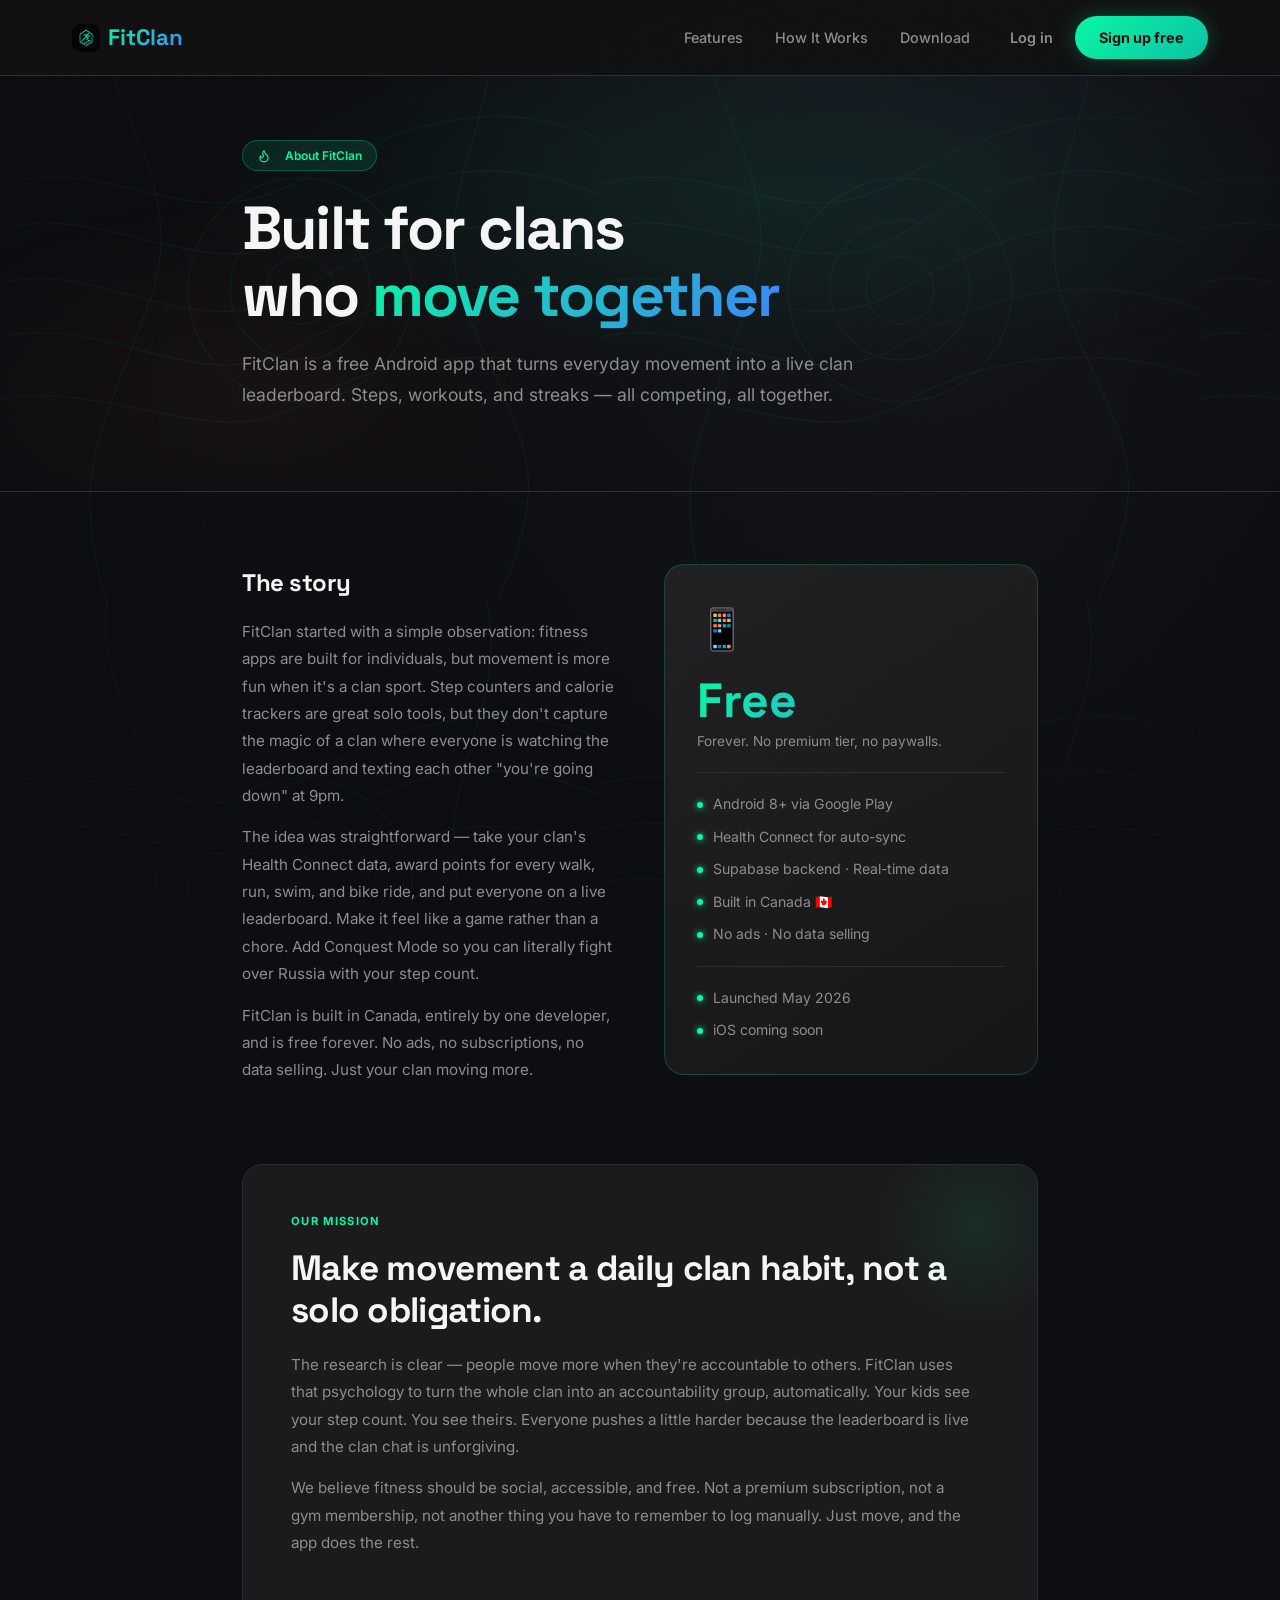
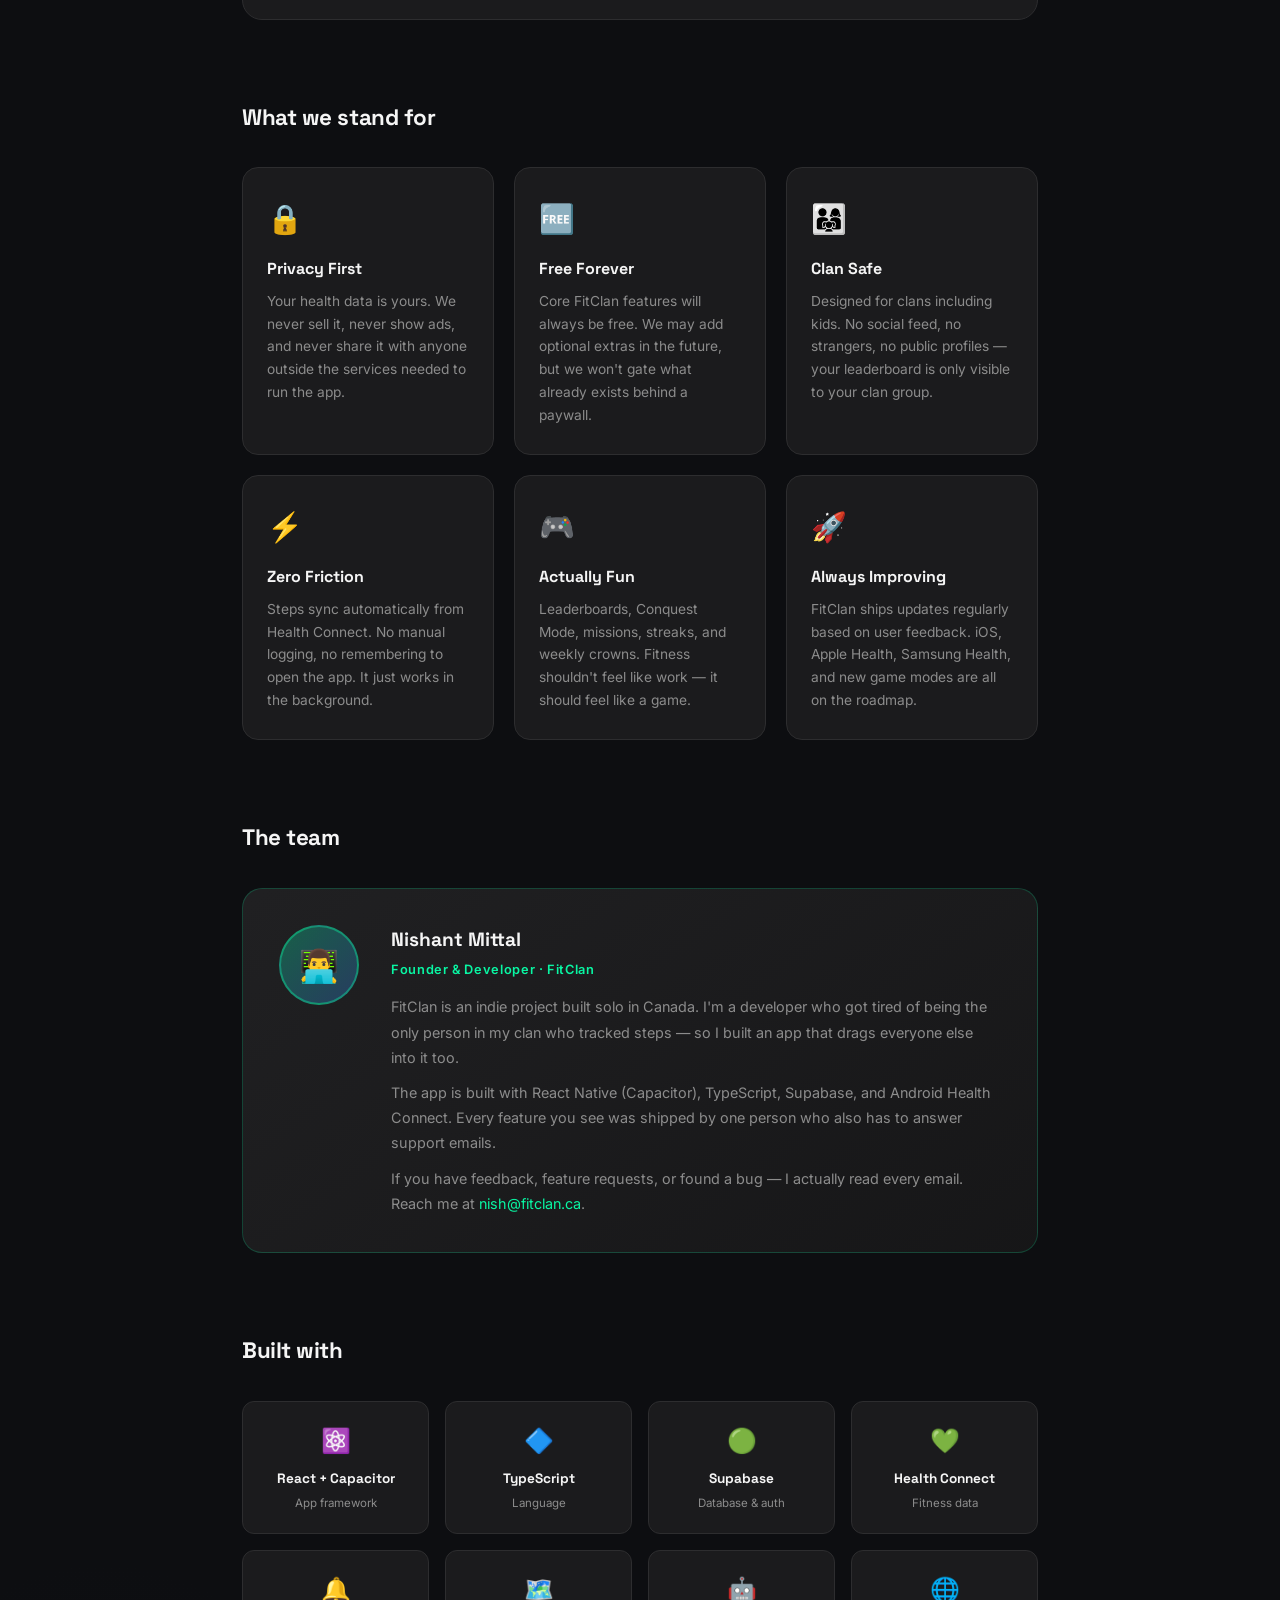
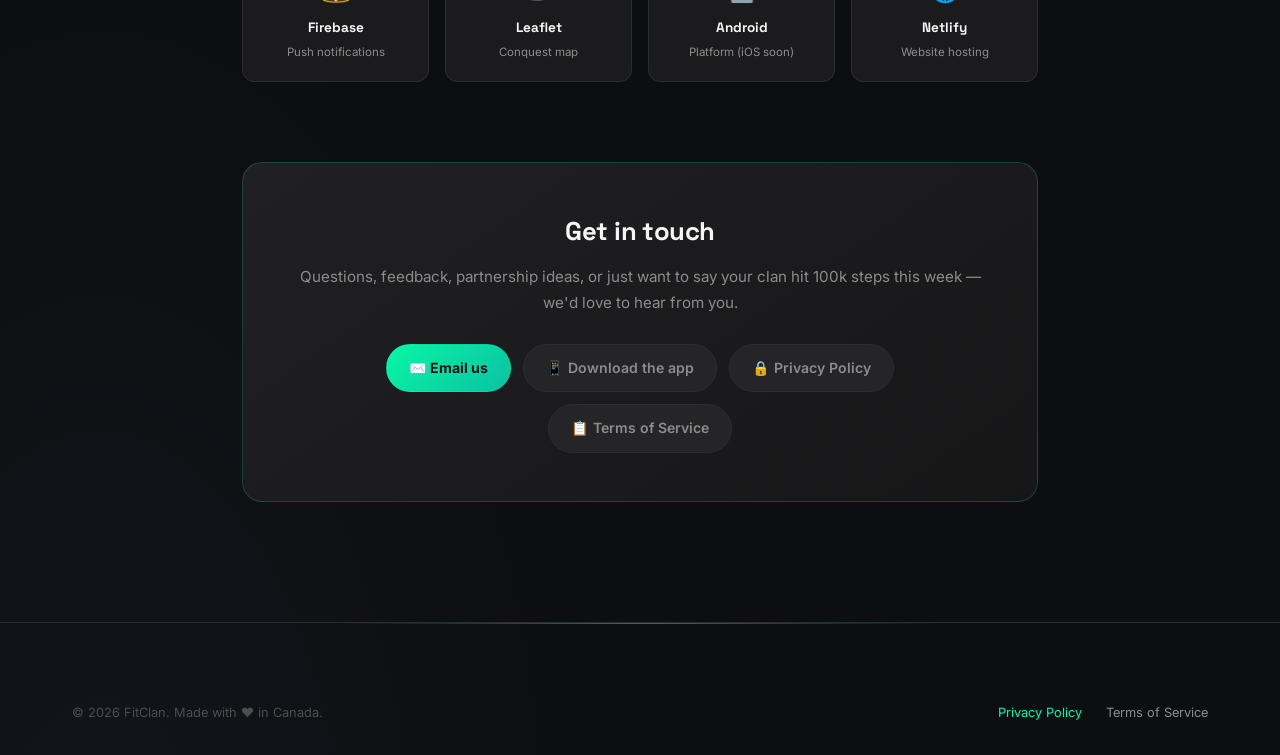
==== commit 9737d2e5: "9th deploy  - added number of bots - decided to publish on play store today." ====
--- a/about.html
+++ b/about.html
@@ -4,7 +4,7 @@
   <meta charset="UTF-8" />
   <meta name="viewport" content="width=device-width, initial-scale=1.0" />
   <title>About — FitClan</title>
-  <meta name="description" content="FitClan is an indie family fitness app built to make movement a daily family habit. Built by Nishant Mittal." />
+  <meta name="description" content="FitClan is an indie family fitness app built to make movement a daily clan habit. Built by Nishant Mittal." />
   <link rel="preconnect" href="https://fonts.googleapis.com" />
   <link rel="preconnect" href="https://fonts.gstatic.com" crossorigin />
   <link href="https://fonts.googleapis.com/css2?family=Space+Grotesk:wght@400;500;600;700&family=Inter:wght@300;400;500;600&display=swap" rel="stylesheet" />
@@ -393,8 +393,8 @@
   <div class="about-hero">
     <div class="about-hero-inner">
       <div class="about-badge"><svg xmlns="http://www.w3.org/2000/svg" viewBox="0 0 24 24" fill="none" stroke="currentColor" stroke-width="2" stroke-linecap="round" stroke-linejoin="round" style="width:14px;height:14px;display:inline-block;vertical-align:middle;margin-right:6px"><path d="M8.5 14.5A2.5 2.5 0 0 0 11 12c0-1.38-.5-2-1-3-1.072-2.143-.224-4.054 2-6 .5 2.5 2 4.9 4 6.5 2 1.6 3 3.5 3 5.5a7 7 0 1 1-14 0c0-1.153.433-2.294 1-3a2.5 2.5 0 0 0 2.5 3z"/></svg>About FitClan</div>
-      <h1 class="about-title">Built for families<br/>who <span class="grad">move together</span></h1>
-      <p class="about-tagline">FitClan is a free Android app that turns everyday movement into a live family leaderboard. Steps, workouts, and streaks — all competing, all together.</p>
+      <h1 class="about-title">Built for clans<br/>who <span class="grad">move together</span></h1>
+      <p class="about-tagline">FitClan is a free Android app that turns everyday movement into a live clan leaderboard. Steps, workouts, and streaks — all competing, all together.</p>
     </div>
   </div>
 
@@ -405,9 +405,9 @@
     <div class="story-grid">
       <div class="story-text">
         <h2>The story</h2>
-        <p>FitClan started with a simple observation: fitness apps are built for individuals, but movement is more fun when it's a family sport. Step counters and calorie trackers are great solo tools, but they don't capture the magic of a family where everyone is watching the leaderboard and texting each other "you're going down" at 9pm.</p>
-        <p>The idea was straightforward — take your family's Health Connect data, award points for every walk, run, swim, and bike ride, and put everyone on a live leaderboard. Make it feel like a game rather than a chore. Add Conquest Mode so you can literally fight over Russia with your step count.</p>
-        <p>FitClan is built in Canada, entirely by one developer, and is free forever. No ads, no subscriptions, no data selling. Just your family moving more.</p>
+        <p>FitClan started with a simple observation: fitness apps are built for individuals, but movement is more fun when it's a clan sport. Step counters and calorie trackers are great solo tools, but they don't capture the magic of a clan where everyone is watching the leaderboard and texting each other "you're going down" at 9pm.</p>
+        <p>The idea was straightforward — take your clan's Health Connect data, award points for every walk, run, swim, and bike ride, and put everyone on a live leaderboard. Make it feel like a game rather than a chore. Add Conquest Mode so you can literally fight over Russia with your step count.</p>
+        <p>FitClan is built in Canada, entirely by one developer, and is free forever. No ads, no subscriptions, no data selling. Just your clan moving more.</p>
       </div>
       <div class="story-card">
         <div class="story-card-icon">📱</div>
@@ -428,8 +428,8 @@
     <!-- Mission -->
     <div class="mission-block">
       <div class="mission-tag">Our Mission</div>
-      <h2>Make movement a daily family habit, not a solo obligation.</h2>
-      <p>The research is clear — people move more when they're accountable to others. FitClan uses that psychology to turn the whole family into an accountability group, automatically. Your kids see your step count. You see theirs. Everyone pushes a little harder because the leaderboard is live and the family chat is unforgiving.</p>
+      <h2>Make movement a daily clan habit, not a solo obligation.</h2>
+      <p>The research is clear — people move more when they're accountable to others. FitClan uses that psychology to turn the whole clan into an accountability group, automatically. Your kids see your step count. You see theirs. Everyone pushes a little harder because the leaderboard is live and the clan chat is unforgiving.</p>
       <p>We believe fitness should be social, accessible, and free. Not a premium subscription, not a gym membership, not another thing you have to remember to log manually. Just move, and the app does the rest.</p>
     </div>
 
@@ -448,8 +448,8 @@
       </div>
       <div class="value-card">
         <span class="value-icon">👨‍👩‍👧</span>
-        <h3>Family Safe</h3>
-        <p>Designed for families including kids. No social feed, no strangers, no public profiles — your leaderboard is only visible to your family group.</p>
+        <h3>Clan Safe</h3>
+        <p>Designed for clans including kids. No social feed, no strangers, no public profiles — your leaderboard is only visible to your clan group.</p>
       </div>
       <div class="value-card">
         <span class="value-icon">⚡</span>
@@ -476,7 +476,7 @@
         <div class="founder-info">
           <h3>Nishant Mittal</h3>
           <div class="founder-role">Founder &amp; Developer · FitClan</div>
-          <p>FitClan is an indie project built solo in Canada. I'm a developer who got tired of being the only person in my family who tracked steps — so I built an app that drags everyone else into it too.</p>
+          <p>FitClan is an indie project built solo in Canada. I'm a developer who got tired of being the only person in my clan who tracked steps — so I built an app that drags everyone else into it too.</p>
           <p>The app is built with React Native (Capacitor), TypeScript, Supabase, and Android Health Connect. Every feature you see was shipped by one person who also has to answer support emails.</p>
           <p>If you have feedback, feature requests, or found a bug — I actually read every email. Reach me at <a href="mailto:nish@fitclan.ca" style="color:var(--teal)">nish@fitclan.ca</a>.</p>
         </div>
@@ -533,7 +533,7 @@
     <!-- Contact CTA -->
     <div class="contact-cta">
       <h2>Get in touch</h2>
-      <p>Questions, feedback, partnership ideas, or just want to say your family hit 100k steps this week — we'd love to hear from you.</p>
+      <p>Questions, feedback, partnership ideas, or just want to say your clan hit 100k steps this week — we'd love to hear from you.</p>
       <div class="contact-links">
         <a href="mailto:support@fitclan.ca" class="contact-link primary">✉️ Email us</a>
         <a class='contact-link' href='/#download'>📱 Download the app</a>
